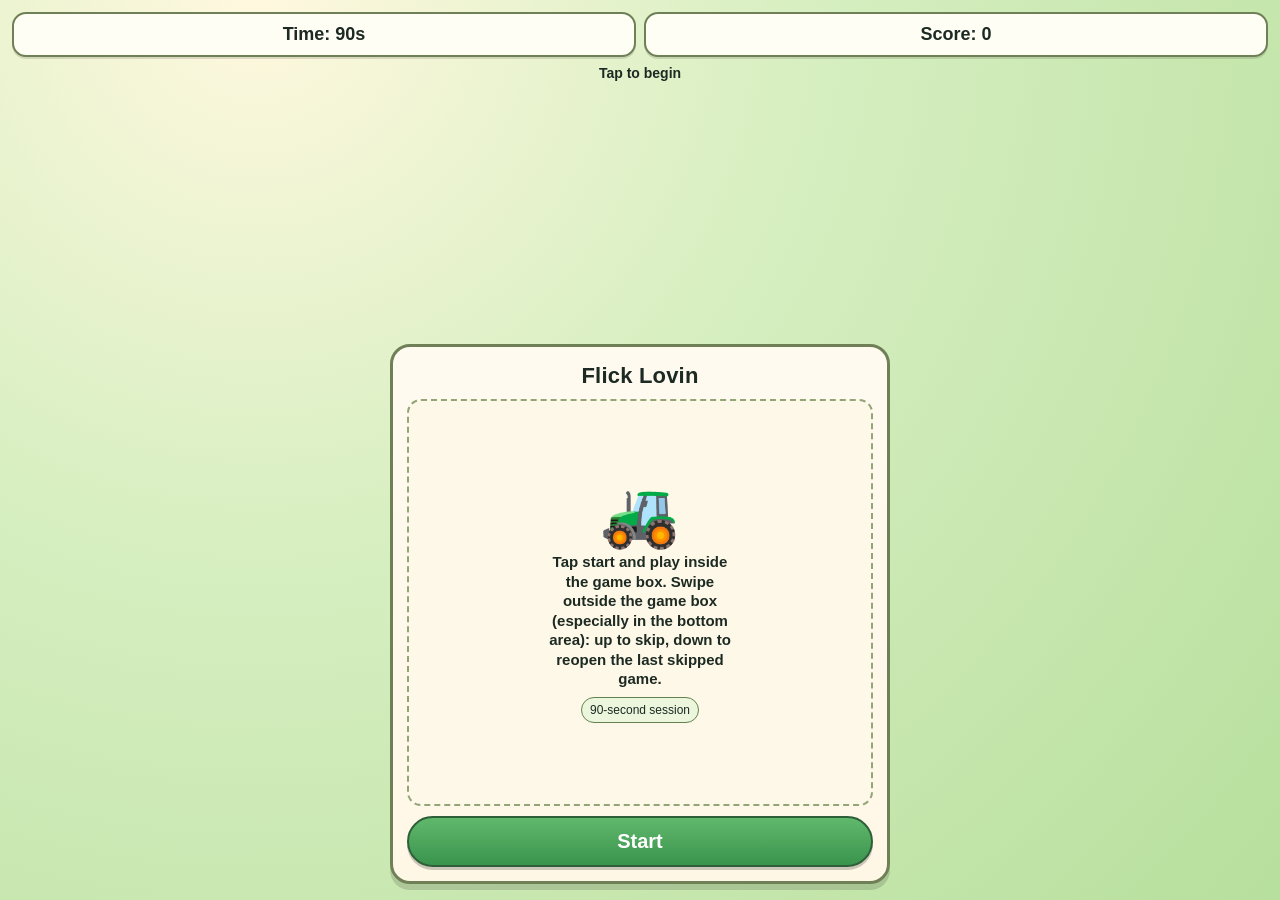
==== index.html @ 0a6d17a7 "nit" ====
<!doctype html>
<html lang="en">
<head>
  <meta charset="utf-8">
  <meta name="viewport" content="width=device-width,initial-scale=1,maximum-scale=1,user-scalable=no">
  <title>Flick Lovin</title>
  <link rel="stylesheet" href="./styles.css">
</head>
<body>
  <main class="app">
    <section class="hud">
      <div class="pill">Time: <span id="timer">90</span>s</div>
      <div class="pill">Score: <span id="score">0</span></div>
    </section>
    <div class="status" id="status">Tap to begin</div>
    <section class="card-wrap">
      <div id="card" class="card"></div>
      <div id="feedback"></div>
      <div id="confetti" class="confetti-layer"></div>
    </section>
  </main>
  <script src="./combined.js" defer></script>
</body>
</html>
---- styles.css ----
:root {
      --bg1: #f6ecd2;
      --bg2: #d7efc1;
      --bg-warn-alpha: 0;
      --bg-warn-alpha-soft: 0;
      --tempo-scale: 1;
      --ink: #1c2a23;
      --accent: #2f8f46;
      --card: #fff7e6;
      --card-line: #6f7f56;
      --danger: #e95f5f;
    }
    * {
      box-sizing: border-box;
      -webkit-tap-highlight-color: transparent;
      touch-action: manipulation;
    }
    html, body {
      margin: 0;
      width: 100%;
      height: 100%;
      overflow: hidden;
      -webkit-user-select: none;
      user-select: none;
      font-family: "Trebuchet MS", "Segoe UI", sans-serif;
      color: var(--ink);
      background:
        radial-gradient(
          circle at 82% 14%,
          rgba(255, 66, 66, var(--bg-warn-alpha)) 0%,
          rgba(255, 66, 66, 0) 54%
        ),
        radial-gradient(
          circle at 16% 84%,
          rgba(255, 128, 128, var(--bg-warn-alpha-soft)) 0%,
          rgba(255, 128, 128, 0) 48%
        ),
        radial-gradient(circle at 20% 0%, #fff8df 0%, var(--bg1) 40%, var(--bg2) 100%);
    }
    .app {
      position: relative;
      width: 100%;
      height: 100%;
      display: grid;
      grid-template-rows: auto 1fr auto;
      padding: 12px 12px 16px;
      gap: 8px;
      -webkit-user-select: none;
      user-select: none;
    }
    .hud {
      display: grid;
      grid-template-columns: 1fr 1fr;
      gap: 8px;
    }
    .pill {
      border: 2px solid var(--card-line);
      background: #fffef5;
      border-radius: 14px;
      padding: 10px 12px;
      text-align: center;
      font-weight: 700;
      font-size: 18px;
      box-shadow: 0 2px 0 rgba(0, 0, 0, 0.12);
    }
    .status {
      text-align: center;
      font-size: 14px;
      min-height: 18px;
      font-weight: 700;
    }
    .card-wrap {
      position: relative;
      display: grid;
      place-items: center;
      min-height: 0;
    }
    .card {
      width: min(92vw, 500px);
      height: min(68vh, 540px);
      min-height: 360px;
      border: 3px solid var(--card-line);
      background: linear-gradient(#fffaf0, var(--card));
      border-radius: 20px;
      box-shadow: 0 6px 0 rgba(0, 0, 0, 0.14);
      padding: 16px 14px 14px;
      display: grid;
      grid-template-rows: auto minmax(0, 1fr) minmax(40px, auto);
      gap: 10px;
      user-select: none;
    }
    .card.enter {
      animation: cardIn calc(.2s * var(--tempo-scale)) ease-out;
    }
    @keyframes cardIn {
      from { transform: translateY(12px); opacity: .7; }
      to { transform: translateY(0); opacity: 1; }
    }
    .card-head {
      text-align: center;
      font-size: 22px;
      font-weight: 800;
      letter-spacing: .2px;
      touch-action: none;
    }
    .card-body {
      border: 2px dashed #93a477;
      border-radius: 14px;
      background: #fdf8e7;
      display: grid;
      place-items: center;
      text-align: center;
      padding: 14px;
      min-height: 0;
      overflow: hidden;
      position: relative;
      z-index: 1;
    }
    .card-swipe-zone {
      width: 100%;
      min-height: 40px;
      border-radius: 12px;
      border: 1px dashed rgba(83, 109, 72, 0.35);
      background: linear-gradient(to bottom, rgba(236, 246, 221, 0.36), rgba(236, 246, 221, 0.7));
      padding-bottom: max(4px, env(safe-area-inset-bottom));
      touch-action: none;
      position: relative;
      z-index: 2;
    }
    .placeholder-icon {
      font-size: 64px;
      line-height: 1;
      margin-bottom: 6px;
      animation: bob calc(1s * var(--tempo-scale)) ease-in-out infinite alternate;
    }
    @keyframes bob {
      from { transform: translateY(0); }
      to { transform: translateY(-7px); }
    }
    .hint {
      font-size: 15px;
      line-height: 1.3;
      font-weight: 700;
      max-width: 22ch;
    }
    .chip {
      margin-top: 8px;
      font-size: 12px;
      padding: 5px 8px;
      border-radius: 999px;
      border: 1px solid #64824f;
      background: #ecf6dd;
      display: inline-block;
    }
    .mini-instruction {
      margin-top: 0;
      font-size: 16px;
      font-weight: 800;
      letter-spacing: .01em;
      padding: 8px 14px;
      text-align: center;
      justify-self: center;
      line-height: 1.2;
    }
    .burger-game {
      width: 100%;
      height: 100%;
      display: grid;
      grid-template-rows: auto 1fr;
      align-items: start;
      justify-items: center;
      gap: 10px;
      cursor: url("data:image/svg+xml,%3Csvg xmlns=%27http%3A%2F%2Fwww.w3.org%2F2000%2Fsvg%27 width=%2742%27 height=%2742%27 viewBox=%270 0 28 28%27%3E%3Crect x=%272%27 y=%279%27 width=%2710%27 height=%277%27 rx=%271.5%27 fill=%27%23e6edf3%27 stroke=%27%234d5964%27 stroke-width=%271.5%27/%3E%3Cpath d=%27M12 12h13%27 stroke=%27%237b4e28%27 stroke-width=%273%27 stroke-linecap=%27round%27/%3E%3Cpath d=%27M5 10v5M8 10v5%27 stroke=%27%234d5964%27 stroke-width=%271%27/%3E%3C/svg%3E") 6 20, pointer;
    }
    .grill-scene {
      width: min(304px, 95%);
      height: 100%;
      max-height: 220px;
      border: 3px solid #5a5d63;
      border-radius: 16px;
      background: linear-gradient(#7f838a, #61666d);
      position: relative;
      display: grid;
      grid-template-columns: repeat(3, 1fr);
      align-items: center;
      justify-items: center;
      padding: 10px 8px;
      gap: 8px;
      overflow: hidden;
      cursor: inherit;
    }
    .grill-surface {
      position: absolute;
      inset: 0;
      background:
        repeating-linear-gradient(
          to bottom,
          rgba(0, 0, 0, 0.28) 0 5px,
          rgba(255, 255, 255, 0.06) 5px 12px
      );
      pointer-events: none;
    }
    .burger-smoke-layer {
      position: absolute;
      inset: 0;
      z-index: 4;
      pointer-events: none;
      overflow: hidden;
    }
    .burger-smoke {
      position: absolute;
      width: 14px;
      height: 14px;
      margin-left: -7px;
      margin-top: -7px;
      border-radius: 50%;
      background: rgba(241, 241, 241, 0.78);
      box-shadow:
        0 0 0 2px rgba(214, 214, 214, 0.3) inset,
        0 0 8px rgba(214, 214, 214, 0.3);
      animation: grillSmoke calc(.72s * var(--tempo-scale)) ease-out forwards;
    }
    @keyframes grillSmoke {
      from { opacity: .78; transform: translate(0, 0) scale(var(--ss)); }
      to { opacity: 0; transform: translate(var(--sx), var(--sy)) scale(calc(var(--ss) + .55)); }
    }
    .patty-slot {
      position: relative;
      width: min(90px, 100%);
      aspect-ratio: 1 / 1;
      border: 0;
      background: none;
      border-radius: 50%;
      padding: 0;
      touch-action: none;
      z-index: 2;
      cursor: inherit;
    }
    .patty-face {
      position: absolute;
      inset: 0;
      border-radius: 50%;
      border: 3px solid #4d3023;
      background:
        radial-gradient(circle at 24% 20%, rgba(252, 196, 162, 0.46) 0 14%, transparent 15%),
        radial-gradient(circle at 72% 30%, rgba(235, 150, 122, 0.34) 0 18%, transparent 19%),
        radial-gradient(circle at 32% 70%, rgba(120, 57, 44, 0.3) 0 24%, transparent 25%),
        radial-gradient(circle at 50% 50%, #be7056 0 52%, #99503d 75%, #713828 100%);
      box-shadow:
        inset 0 2px 2px rgba(255, 223, 200, 0.34),
        inset 0 -10px 12px rgba(45, 20, 14, 0.34),
        0 5px 0 rgba(53, 30, 21, 0.44);
      transition:
        background calc(.16s * var(--tempo-scale)) ease,
        border-color calc(.16s * var(--tempo-scale)) ease,
        transform calc(.16s * var(--tempo-scale)) ease,
        box-shadow calc(.16s * var(--tempo-scale)) ease;
    }
    .patty-face::before,
    .patty-face::after {
      content: "";
      position: absolute;
      pointer-events: none;
    }
    .patty-face::before {
      inset: 14% 12%;
      border-radius: 50%;
      background: repeating-linear-gradient(
        -17deg,
        rgba(104, 54, 39, 0.58) 0 7px,
        rgba(160, 92, 72, 0.24) 7px 13px
      );
      opacity: 0.52;
    }
    .patty-face::after {
      left: 16%;
      right: 16%;
      top: 45%;
      height: 32%;
      border-radius: 999px;
      background: linear-gradient(
        to bottom,
        transparent 0%,
        transparent 18%,
        rgba(66, 33, 24, 0.55) 18%,
        rgba(66, 33, 24, 0.55) 36%,
        transparent 36%,
        transparent 52%,
        rgba(66, 33, 24, 0.5) 52%,
        rgba(66, 33, 24, 0.5) 68%,
        transparent 68%,
        transparent 84%,
        rgba(66, 33, 24, 0.48) 84%,
        rgba(66, 33, 24, 0.48) 100%
      );
      transform: rotate(-4deg);
      opacity: 0.74;
    }
    .patty-mark {
      position: absolute;
      left: 50%;
      top: 53%;
      width: 62%;
      height: 24%;
      margin-left: -31%;
      margin-top: -12%;
      border-radius: 999px;
      background: linear-gradient(
        to bottom,
        rgba(48, 24, 18, 0.66) 0%,
        rgba(48, 24, 18, 0.66) 18%,
        transparent 18%,
        transparent 41%,
        rgba(48, 24, 18, 0.56) 41%,
        rgba(48, 24, 18, 0.56) 60%,
        transparent 60%,
        transparent 83%,
        rgba(48, 24, 18, 0.52) 83%,
        rgba(48, 24, 18, 0.52) 100%
      );
      transform: rotate(-5deg);
      opacity: 0.8;
      transition:
        background calc(.16s * var(--tempo-scale)) ease,
        opacity calc(.16s * var(--tempo-scale)) ease,
        transform calc(.16s * var(--tempo-scale)) ease;
    }
    .patty-slot.is-flipped .patty-face {
      border-color: #3a281f;
      background:
        radial-gradient(circle at 24% 22%, rgba(173, 111, 82, 0.3) 0 12%, transparent 13%),
        radial-gradient(circle at 70% 32%, rgba(110, 62, 45, 0.36) 0 18%, transparent 19%),
        radial-gradient(circle at 34% 68%, rgba(60, 32, 24, 0.32) 0 22%, transparent 23%),
        radial-gradient(circle at 50% 50%, #86513a 0 50%, #643a2a 74%, #492a1f 100%);
      box-shadow:
        inset 0 1px 1px rgba(241, 190, 151, 0.18),
        inset 0 -11px 13px rgba(24, 11, 8, 0.42),
        0 5px 0 rgba(37, 21, 15, 0.5);
      transform: scale(1.03);
    }
    .patty-slot.is-flipped .patty-face::before {
      background: repeating-linear-gradient(
        -17deg,
        rgba(68, 34, 25, 0.64) 0 7px,
        rgba(104, 55, 40, 0.3) 7px 13px
      );
      opacity: 0.42;
    }
    .patty-slot.is-flipped .patty-face::after {
      background: linear-gradient(
        to bottom,
        transparent 0%,
        transparent 16%,
        rgba(34, 16, 12, 0.7) 16%,
        rgba(34, 16, 12, 0.7) 35%,
        transparent 35%,
        transparent 50%,
        rgba(34, 16, 12, 0.65) 50%,
        rgba(34, 16, 12, 0.65) 67%,
        transparent 67%,
        transparent 82%,
        rgba(34, 16, 12, 0.62) 82%,
        rgba(34, 16, 12, 0.62) 100%
      );
      opacity: 0.88;
    }
    .patty-slot.is-flipped .patty-mark {
      background: linear-gradient(
        to bottom,
        rgba(28, 12, 9, 0.76) 0%,
        rgba(28, 12, 9, 0.76) 20%,
        transparent 20%,
        transparent 42%,
        rgba(28, 12, 9, 0.68) 42%,
        rgba(28, 12, 9, 0.68) 61%,
        transparent 61%,
        transparent 84%,
        rgba(28, 12, 9, 0.64) 84%,
        rgba(28, 12, 9, 0.64) 100%
      );
      transform: rotate(-2deg);
      opacity: 0.92;
    }
    .burger-chip {
      margin-top: 2px;
      font-size: 16px;
      font-weight: 800;
      letter-spacing: .01em;
      padding: 8px 14px;
    }    .plant-game {
      width: 100%;
      height: 100%;
      position: relative;
      display: grid;
      grid-template-rows: auto 1fr auto;
      gap: 10px;
      align-items: start;
      justify-items: center;
    }
    .garden-bed {
      width: min(300px, 95%);
      height: 100%;
      max-height: 220px;
      position: relative;
      z-index: 1;
      border: 3px solid #6a8655;
      border-radius: 16px;
      background:
        linear-gradient(to top, #9a6f42 0 30%, #d7bf95 30% 42%, #b7d79b 42% 100%);
      display: grid;
      grid-template-columns: repeat(3, 1fr);
      align-items: end;
      gap: 6px;
      padding: 10px 8px 8px;
    }
    .plant-slot {
      position: relative;
      border: 0;
      background: none;
      height: 100%;
      min-height: 140px;
      padding: 0;
      touch-action: none;
    }
    .plant-pot {
      position: absolute;
      left: 50%;
      bottom: 6px;
      width: 52px;
      height: 38px;
      margin-left: -26px;
      border-radius: 8px 8px 14px 14px;
      border: 3px solid #644427;
      background: linear-gradient(#d08f4f, #a86435);
      box-shadow: inset 0 -6px 0 rgba(0, 0, 0, 0.15);
    }
    .plant-stem {
      position: absolute;
      left: 50%;
      bottom: 42px;
      width: 8px;
      height: 46px;
      margin-left: -4px;
      border-radius: 999px;
      background: #4f7a34;
      transition:
        transform calc(.15s * var(--tempo-scale)) ease,
        background calc(.15s * var(--tempo-scale)) ease;
    }
    .plant-leaf {
      position: absolute;
      bottom: 72px;
      width: 30px;
      height: 16px;
      border: 3px solid #44692f;
      background: #78b64d;
      border-radius: 20px 20px 20px 4px;
      transform-origin: center;
      transition:
        transform calc(.15s * var(--tempo-scale)) ease,
        background calc(.15s * var(--tempo-scale)) ease,
        border-color calc(.15s * var(--tempo-scale)) ease;
    }
    .leaf-a {
      left: 50%;
      margin-left: -30px;
      transform: rotate(-24deg);
    }
    .leaf-b {
      left: 50%;
      margin-left: 0;
      transform: scaleX(-1) rotate(-24deg);
    }
    .plant-state {
      position: absolute;
      left: 50%;
      top: 8px;
      margin-left: -20px;
      width: 40px;
      height: 30px;
      border-radius: 999px;
      border: 2px solid #587348;
      background: #edf5d8;
      font-size: 16px;
      font-weight: 900;
      display: grid;
      place-items: center;
      color: #2a4b2f;
      letter-spacing: .2px;
    }
    .plant-slot.is-dry .plant-stem {
      background: #647a4f;
      transform: skewX(-5deg);
    }
    .plant-slot.is-dry .plant-leaf {
      background: #99ad7f;
      border-color: #6d8059;
      transform: rotate(-38deg) scale(.96);
    }
    .plant-slot.is-dry .leaf-b {
      transform: scaleX(-1) rotate(-38deg) scale(.96);
    }
    .plant-slot.is-dry .plant-state {
      background: #f8e8d0;
      border-color: #8e6b3a;
      color: #8b4a2f;
    }
    .can-lane {
      width: min(300px, 95%);
      height: 92px;
      border-radius: 14px;
      border: 2px dashed #8aa270;
      background: #eff8de;
      position: relative;
      z-index: 2;
      overflow: visible;
    }
    .watering-can {
      position: absolute;
      left: 12px;
      top: 24px;
      z-index: 3;
      width: 96px;
      height: 58px;
      border: 0;
      background: none;
      padding: 0;
      touch-action: none;
      cursor: grab;
    }
    .watering-can:active {
      cursor: grabbing;
    }
    .can-body {
      position: absolute;
      left: 8px;
      top: 14px;
      width: 52px;
      height: 34px;
      border-radius: 8px;
      border: 3px solid #335f84;
      background: linear-gradient(#8fd1ff, #5ba8df);
    }
    .can-top {
      position: absolute;
      left: 16px;
      top: 8px;
      width: 34px;
      height: 10px;
      border-radius: 999px;
      border: 3px solid #335f84;
      background: #c6ecff;
    }
    .can-spout {
      position: absolute;
      right: 9px;
      top: 19px;
      width: 34px;
      height: 12px;
      border-radius: 0 999px 999px 0;
      border: 3px solid #335f84;
      border-left-width: 0;
      background: #74b9ea;
    }
    .can-handle {
      position: absolute;
      left: 2px;
      top: 12px;
      width: 20px;
      height: 30px;
      border-radius: 999px 0 0 999px;
      border: 3px solid #335f84;
      border-right-width: 0;
      background: none;
    }
    .plant-chip {
      margin-top: 0;
    }
    .letterfill-game {
      --letterfill-cell-size: clamp(34px, 10vw, 42px);
      width: 100%;
      height: 100%;
      display: grid;
      grid-template-rows: minmax(58px, auto) auto 1fr;
      align-content: start;
      justify-items: center;
      gap: 12px;
    }
    .letterfill-board {
      width: min(100%, calc((var(--letterfill-cell-size) * 5) + 24px));
      display: block;
      margin-top: 6px;
    }
    .letterfill-row {
      display: grid;
      gap: 6px;
      align-items: stretch;
      width: 100%;
      justify-content: center;
    }
    .letterfill-row.is-app {
      grid-template-columns: repeat(3, var(--letterfill-cell-size));
    }
    .letterfill-row.is-lovin {
      grid-template-columns: repeat(5, var(--letterfill-cell-size));
      margin-top: 6px;
    }
    .letterfill-slot {
      width: var(--letterfill-cell-size);
      min-height: var(--letterfill-cell-size);
      border-radius: 9px;
      border: 2px solid #718365;
      background: #f9fff2;
      box-shadow: inset 0 -2px 0 rgba(0, 0, 0, 0.09);
      font-size: calc(var(--letterfill-cell-size) - 2px);
      font-weight: 900;
      line-height: 1;
      letter-spacing: .02em;
      color: #2f4a2f;
      padding: 0;
      transition:
        border-color calc(.14s * var(--tempo-scale)) ease,
        background calc(.14s * var(--tempo-scale)) ease;
    }
    .letterfill-slot.is-fixed {
      background: #eef5e2;
      border-color: #79896d;
      color: #395036;
      cursor: default;
    }
    .letterfill-slot.is-missing {
      background: #fff8e3;
      border-color: #9e854a;
      color: #8d6824;
    }
    .letterfill-slot.is-filled {
      background: #dff2d7;
      border-color: #588153;
      color: #26482b;
    }
    .letterfill-tiles {
      width: calc((var(--letterfill-cell-size) * 2) + 6px);
      display: grid;
      grid-template-columns: repeat(2, var(--letterfill-cell-size));
      gap: 6px;
      justify-content: center;
      margin-top: 12px;
    }
    .letterfill-tile {
      width: var(--letterfill-cell-size);
      height: var(--letterfill-cell-size);
      border-radius: 9px;
      border: 2px solid #637e56;
      background: linear-gradient(#edf8de, #d7edc4);
      box-shadow:
        inset 0 -3px 0 rgba(0, 0, 0, 0.11),
        0 2px 0 rgba(0, 0, 0, 0.1);
      font-size: calc(var(--letterfill-cell-size) - 2px);
      font-weight: 900;
      line-height: 1;
      letter-spacing: .03em;
      color: #2b4a2c;
      padding: 0;
      transition:
        border-color calc(.14s * var(--tempo-scale)) ease,
        background calc(.14s * var(--tempo-scale)) ease,
        opacity calc(.14s * var(--tempo-scale)) ease;
      touch-action: none;
      cursor: grab;
    }
    .letterfill-slot:active,
    .letterfill-tile:active {
      transform: none;
    }
    .letterfill-slot:focus,
    .letterfill-slot:focus-visible,
    .letterfill-tile:focus,
    .letterfill-tile:focus-visible {
      outline: none;
      box-shadow: none;
      transform: none;
    }
    .letterfill-tile.is-dragging {
      border-color: #3d7e52;
      background: linear-gradient(#d8f5c7, #bde7a9);
      box-shadow: inset 0 -3px 0 rgba(0, 0, 0, 0.14);
      opacity: 0.72;
      cursor: grabbing;
      transform: none;
    }
    .letterfill-tile.is-used {
      opacity: 0.42;
      border-color: #7b8b75;
      background: linear-gradient(#edf2e7, #d9dfd1);
      cursor: default;
    }
    .letterfill-drag-ghost {
      position: fixed;
      left: 0;
      top: 0;
      width: var(--letterfill-cell-size);
      height: var(--letterfill-cell-size);
      margin-left: calc(var(--letterfill-cell-size) * -0.5);
      margin-top: calc(var(--letterfill-cell-size) * -0.5);
      border-radius: 9px;
      border: 2px solid #3d7e52;
      background: linear-gradient(#d8f5c7, #bde7a9);
      box-shadow:
        inset 0 -3px 0 rgba(0, 0, 0, 0.14),
        0 5px 10px rgba(0, 0, 0, 0.2);
      display: grid;
      place-items: center;
      font-size: calc(var(--letterfill-cell-size) - 2px);
      font-weight: 900;
      letter-spacing: .03em;
      color: #254429;
      pointer-events: none;
      z-index: 20;
      transform: rotate(-4deg);
    }
    .letterfill-slot.is-invalid,
    .letterfill-tile.is-invalid {
      animation: letterfillInvalid calc(.18s * var(--tempo-scale)) ease;
      border-color: #b66161;
    }
    @keyframes letterfillInvalid {
      0%, 100% { transform: translateX(0); }
      30% { transform: translateX(-3px); }
      60% { transform: translateX(3px); }
    }
    .letterfill-chip {
      margin-top: 0;
      align-self: stretch;
      display: flex;
      align-items: center;
      justify-content: center;
    }
    .vanish-game {
      width: 100%;
      height: 100%;
      display: grid;
      grid-template-rows: auto 1fr;
      align-items: start;
      justify-items: center;
      gap: 10px;
    }
    .vanish-scene {
      width: min(300px, 95%);
      height: 100%;
      max-height: 238px;
      border: 3px solid #5e6180;
      border-radius: 16px;
      background:
        radial-gradient(circle at 30% 20%, #2f3955 0%, #1d2236 45%, #101423 100%);
      box-shadow: inset 0 -8px 0 rgba(0, 0, 0, 0.3);
      padding: 12px;
      display: grid;
      place-items: center;
    }
    .vanish-grid {
      width: min(236px, 100%);
      height: min(236px, 100%);
      display: grid;
      grid-template-columns: repeat(4, 1fr);
      grid-template-rows: repeat(4, 1fr);
      gap: 7px;
    }
    .vanish-tile {
      position: relative;
      border: 2px solid #5a5f75;
      border-radius: 10px;
      background: linear-gradient(#868ca5, #62687f);
      box-shadow:
        inset 0 -3px 0 rgba(0, 0, 0, 0.22),
        0 0 0 1px rgba(255, 255, 255, 0.06);
      padding: 0;
      touch-action: manipulation;
      transition:
        background calc(.16s * var(--tempo-scale)) ease,
        border-color calc(.16s * var(--tempo-scale)) ease,
        box-shadow calc(.16s * var(--tempo-scale)) ease,
        transform calc(.1s * var(--tempo-scale)) ease;
    }
    .vanish-tile:active {
      transform: scale(0.97);
    }
    .vanish-tile.is-safe-preview,
    .vanish-tile.is-revealed {
      border-color: #4eaf6d;
      background: linear-gradient(#80d993, #54a967);
      box-shadow:
        inset 0 -3px 0 rgba(0, 0, 0, 0.18),
        0 0 10px rgba(111, 230, 149, 0.35);
    }
    .vanish-tile.is-pit-flash {
      border-color: #c24f4f;
      background: linear-gradient(#ee8484, #cc5f5f);
      box-shadow: inset 0 -3px 0 rgba(0, 0, 0, 0.22);
    }
    .vanish-tile.is-avatar::before {
      content: "";
      position: absolute;
      left: 50%;
      top: 50%;
      width: 52%;
      height: 52%;
      border-radius: 50%;
      border: 2px solid #2f5635;
      background: radial-gradient(circle at 38% 36%, #fdf2cf 0 25%, #d2bc83 65%, #9f8657 100%);
      transform: translate(-50%, -50%);
      box-shadow: 0 1px 0 rgba(0, 0, 0, 0.3);
    }
    .vanish-marker {
      position: absolute;
      right: 6px;
      top: 4px;
      font-size: 11px;
      line-height: 1;
      font-weight: 900;
      color: #f2f5ff;
      text-shadow: 0 1px 0 rgba(0, 0, 0, 0.45);
      pointer-events: none;
    }
    .vanish-tile.is-start .vanish-marker {
      color: #fff6d2;
    }
    .vanish-tile.is-goal .vanish-marker {
      color: #ffe07e;
      font-size: 12px;
    }
    .vanish-chip {
      margin-top: 0;
    }
    .eightball-game {
      width: 100%;
      height: 100%;
      display: grid;
      grid-template-rows: auto 1fr auto;
      gap: 10px;
      align-items: start;
      justify-items: center;
    }
    .eightball-table {
      width: min(304px, 95%);
      height: 100%;
      max-height: 238px;
      border: 3px solid #5b3a1f;
      border-radius: 18px;
      position: relative;
      overflow: hidden;
      background:
        radial-gradient(circle at 20% 18%, rgba(255, 255, 255, 0.24) 0%, rgba(255, 255, 255, 0) 36%),
        linear-gradient(145deg, #247944, #165a32);
      box-shadow:
        inset 0 0 0 8px #8d5f36,
        inset 0 -6px 0 rgba(0, 0, 0, 0.2);
      touch-action: none;
      cursor: crosshair;
    }
    .eightball-pocket-layer {
      position: absolute;
      inset: 0;
      pointer-events: none;
    }
    .eightball-pocket {
      position: absolute;
      width: 40px;
      height: 40px;
      margin-left: -20px;
      margin-top: -20px;
      border-radius: 50%;
      background: #142112;
      border: 2px solid #2d3d27;
      box-shadow: inset 0 0 8px rgba(0, 0, 0, 0.6);
      pointer-events: none;
    }
    .eightball-pocket.is-target {
      border-color: #d6cf66;
      box-shadow:
        inset 0 0 8px rgba(0, 0, 0, 0.58),
        0 0 0 2px rgba(247, 226, 102, 0.35),
        0 0 16px rgba(255, 234, 97, 0.45);
      animation: eightballPocketPulse calc(1.15s * var(--tempo-scale)) ease-in-out infinite;
    }
    @keyframes eightballPocketPulse {
      0%, 100% { transform: scale(1); }
      50% { transform: scale(1.06); }
    }
    .eightball-ball {
      position: absolute;
      width: 22px;
      height: 22px;
      border-radius: 50%;
      border: 2px solid rgba(18, 25, 18, 0.65);
      pointer-events: none;
      transition:
        opacity calc(.16s * var(--tempo-scale)) linear,
        transform calc(.2s * var(--tempo-scale)) ease-out;
      box-shadow: 0 2px 2px rgba(0, 0, 0, 0.35);
    }
    .eightball-cueball {
      background:
        radial-gradient(circle at 34% 32%, #ffffff 0%, #ffffff 38%, #d7dadf 100%);
    }
    .eightball-eightball {
      display: grid;
      place-items: center;
      background:
        radial-gradient(circle at 35% 28%, #6a6a6a 0%, #2a2a2a 30%, #0f0f0f 100%);
      color: #f7f7f7;
      font-size: 10px;
      font-weight: 900;
      text-shadow: 0 1px 0 rgba(0, 0, 0, 0.4);
    }
    .eightball-label {
      width: 12px;
      height: 12px;
      border-radius: 50%;
      background: rgba(255, 255, 255, 0.92);
      color: #171717;
      line-height: 12px;
      text-align: center;
      font-size: 8px;
      font-weight: 900;
    }
    .eightball-ball.is-pocketed {
      opacity: 0;
      transform: scale(0.45);
    }
    .eightball-aim {
      position: absolute;
      inset: 0;
      pointer-events: none;
      opacity: 0;
      transition: opacity calc(.1s * var(--tempo-scale)) linear;
    }
    .eightball-aim.is-visible {
      opacity: 1;
    }
    .eightball-aim-line {
      position: absolute;
      left: 0;
      top: 0;
      height: 4px;
      border-radius: 999px;
      transform-origin: left center;
      background: linear-gradient(to right, rgba(255, 255, 255, 0.9), rgba(255, 255, 255, 0.1));
      box-shadow: 0 0 6px rgba(255, 255, 255, 0.45);
    }
    .eightball-cue-stick {
      position: absolute;
      left: 0;
      top: 0;
      height: 6px;
      border-radius: 999px;
      transform-origin: left center;
      border: 1px solid #6b4629;
      background: linear-gradient(to right, #b88553, #8f633d 70%, #6f4a2f 100%);
      box-shadow: inset 0 1px 0 rgba(255, 255, 255, 0.24);
    }
    .eightball-chip,
    .eightball-status {
      margin-top: 0;
      text-align: center;
    }
    .eightball-status {
      font-size: 13px;
      min-width: min(304px, 95%);
      background: #f2f6df;
    }
    .is-hidden {
      display: none;
    }
    .btn {
      border: 2px solid #2f5f39;
      background: linear-gradient(#60b86c, #3b944d);
      color: #fff;
      border-radius: 999px;
      font-size: 20px;
      font-weight: 900;
      padding: 12px 22px;
      box-shadow: 0 3px 0 rgba(0, 0, 0, 0.2);
    }
    .btn:active {
      transform: translateY(1px);
    }
    .swipe-cue {
      align-self: end;
      text-align: center;
      font-size: 18px;
      font-weight: 900;
      letter-spacing: .6px;
      color: #2f5f39;
      animation: cue calc(1s * var(--tempo-scale)) infinite ease-in-out;
    }
    @keyframes cue {
      0%, 100% { transform: translateY(0); opacity: .75; }
      50% { transform: translateY(-7px); opacity: 1; }
    }
    .toast {
      position: absolute;
      top: -36px;
      left: 50%;
      transform: translateX(-50%);
      color: #fff;
      background: #1f9d45;
      border: 2px solid #0b6829;
      border-radius: 10px;
      font-weight: 900;
      padding: 8px 12px;
      box-shadow: 0 4px 0 rgba(0, 0, 0, 0.2);
      animation: toastIn calc(.7s * var(--tempo-scale)) ease forwards;
      pointer-events: none;
    }
    @keyframes toastIn {
      0% { opacity: 0; transform: translate(-50%, 8px); }
      20% { opacity: 1; transform: translate(-50%, 0); }
      80% { opacity: 1; transform: translate(-50%, -2px); }
      100% { opacity: 0; transform: translate(-50%, -10px); }
    }
    .confetti-layer {
      position: absolute;
      inset: 0;
      pointer-events: none;
      overflow: hidden;
    }
    .confetti {
      position: absolute;
      width: 8px;
      height: 12px;
      border-radius: 2px;
      animation: pop calc(.7s * var(--tempo-scale)) ease-out forwards;
    }
    @keyframes pop {
      from { opacity: 1; transform: translate(var(--x), var(--y)) rotate(0deg); }
      to { opacity: 0; transform: translate(calc(var(--x) + var(--dx)), calc(var(--y) + var(--dy))) rotate(360deg); }
    }
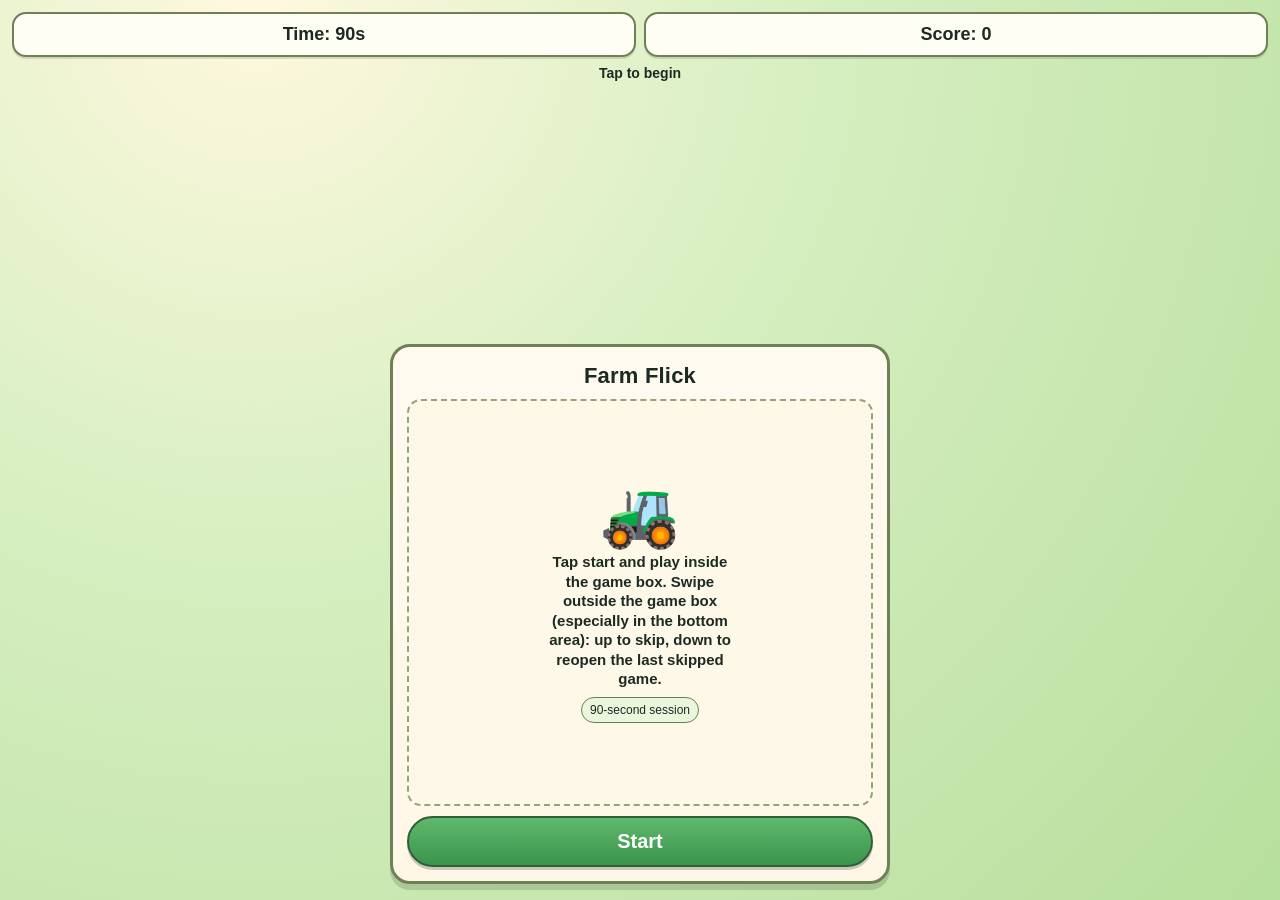
==== commit 97f7223c: "nit" ====
--- a/index.html
+++ b/index.html
@@ -3,8 +3,1799 @@
 <head>
   <meta charset="utf-8">
   <meta name="viewport" content="width=device-width,initial-scale=1,maximum-scale=1,user-scalable=no">
-  <title>Flick Lovin</title>
-  <link rel="stylesheet" href="./styles.css">
+  <title>Farm Flick Framework</title>
+  <style>
+    :root {
+      --bg1: #f6ecd2;
+      --bg2: #d7efc1;
+      --bg-warn-alpha: 0;
+      --bg-warn-alpha-soft: 0;
+      --tempo-scale: 1;
+      --ink: #1c2a23;
+      --accent: #2f8f46;
+      --card: #fff7e6;
+      --card-line: #6f7f56;
+      --danger: #e95f5f;
+    }
+    * {
+      box-sizing: border-box;
+      -webkit-tap-highlight-color: transparent;
+      touch-action: manipulation;
+    }
+    html, body {
+      margin: 0;
+      width: 100%;
+      height: 100%;
+      overflow: hidden;
+      -webkit-user-select: none;
+      user-select: none;
+      font-family: "Trebuchet MS", "Segoe UI", sans-serif;
+      color: var(--ink);
+      background:
+        radial-gradient(
+          circle at 82% 14%,
+          rgba(255, 66, 66, var(--bg-warn-alpha)) 0%,
+          rgba(255, 66, 66, 0) 54%
+        ),
+        radial-gradient(
+          circle at 16% 84%,
+          rgba(255, 128, 128, var(--bg-warn-alpha-soft)) 0%,
+          rgba(255, 128, 128, 0) 48%
+        ),
+        radial-gradient(circle at 20% 0%, #fff8df 0%, var(--bg1) 40%, var(--bg2) 100%);
+    }
+    .app {
+      position: relative;
+      width: 100%;
+      height: 100%;
+      display: grid;
+      grid-template-rows: auto 1fr auto;
+      padding: 12px 12px 16px;
+      gap: 8px;
+      -webkit-user-select: none;
+      user-select: none;
+    }
+    .hud {
+      display: grid;
+      grid-template-columns: 1fr 1fr;
+      gap: 8px;
+    }
+    .pill {
+      border: 2px solid var(--card-line);
+      background: #fffef5;
+      border-radius: 14px;
+      padding: 10px 12px;
+      text-align: center;
+      font-weight: 700;
+      font-size: 18px;
+      box-shadow: 0 2px 0 rgba(0, 0, 0, 0.12);
+    }
+    .status {
+      text-align: center;
+      font-size: 14px;
+      min-height: 18px;
+      font-weight: 700;
+    }
+    .card-wrap {
+      position: relative;
+      display: grid;
+      place-items: center;
+      min-height: 0;
+    }
+    .card {
+      width: min(92vw, 500px);
+      height: min(68vh, 540px);
+      min-height: 360px;
+      border: 3px solid var(--card-line);
+      background: linear-gradient(#fffaf0, var(--card));
+      border-radius: 20px;
+      box-shadow: 0 6px 0 rgba(0, 0, 0, 0.14);
+      padding: 16px 14px 14px;
+      display: grid;
+      grid-template-rows: auto minmax(0, 1fr) minmax(40px, auto);
+      gap: 10px;
+      user-select: none;
+    }
+    .card.enter {
+      animation: cardIn calc(.2s * var(--tempo-scale)) ease-out;
+    }
+    @keyframes cardIn {
+      from { transform: translateY(12px); opacity: .7; }
+      to { transform: translateY(0); opacity: 1; }
+    }
+    .card-head {
+      text-align: center;
+      font-size: 22px;
+      font-weight: 800;
+      letter-spacing: .2px;
+      touch-action: none;
+    }
+    .card-body {
+      border: 2px dashed #93a477;
+      border-radius: 14px;
+      background: #fdf8e7;
+      display: grid;
+      place-items: center;
+      text-align: center;
+      padding: 14px;
+      min-height: 0;
+      overflow: hidden;
+      position: relative;
+      z-index: 1;
+    }
+    .card-swipe-zone {
+      width: 100%;
+      min-height: 40px;
+      border-radius: 12px;
+      border: 1px dashed rgba(83, 109, 72, 0.35);
+      background: linear-gradient(to bottom, rgba(236, 246, 221, 0.36), rgba(236, 246, 221, 0.7));
+      padding-bottom: max(4px, env(safe-area-inset-bottom));
+      touch-action: none;
+      position: relative;
+      z-index: 2;
+    }
+    .placeholder-icon {
+      font-size: 64px;
+      line-height: 1;
+      margin-bottom: 6px;
+      animation: bob calc(1s * var(--tempo-scale)) ease-in-out infinite alternate;
+    }
+    @keyframes bob {
+      from { transform: translateY(0); }
+      to { transform: translateY(-7px); }
+    }
+    .hint {
+      font-size: 15px;
+      line-height: 1.3;
+      font-weight: 700;
+      max-width: 22ch;
+    }
+    .chip {
+      margin-top: 8px;
+      font-size: 12px;
+      padding: 5px 8px;
+      border-radius: 999px;
+      border: 1px solid #64824f;
+      background: #ecf6dd;
+      display: inline-block;
+    }
+    .mini-instruction {
+      margin-top: 0;
+      font-size: 16px;
+      font-weight: 800;
+      letter-spacing: .01em;
+      padding: 8px 14px;
+      text-align: center;
+      justify-self: center;
+      line-height: 1.2;
+    }
+    .burger-game {
+      width: 100%;
+      height: 100%;
+      display: grid;
+      grid-template-rows: auto 1fr;
+      align-items: start;
+      justify-items: center;
+      gap: 10px;
+      cursor: url("data:image/svg+xml,%3Csvg xmlns=%27http%3A%2F%2Fwww.w3.org%2F2000%2Fsvg%27 width=%2742%27 height=%2742%27 viewBox=%270 0 28 28%27%3E%3Crect x=%272%27 y=%279%27 width=%2710%27 height=%277%27 rx=%271.5%27 fill=%27%23e6edf3%27 stroke=%27%234d5964%27 stroke-width=%271.5%27/%3E%3Cpath d=%27M12 12h13%27 stroke=%27%237b4e28%27 stroke-width=%273%27 stroke-linecap=%27round%27/%3E%3Cpath d=%27M5 10v5M8 10v5%27 stroke=%27%234d5964%27 stroke-width=%271%27/%3E%3C/svg%3E") 6 20, pointer;
+    }
+    .grill-scene {
+      width: min(304px, 95%);
+      height: 100%;
+      max-height: 220px;
+      border: 3px solid #5a5d63;
+      border-radius: 16px;
+      background: linear-gradient(#7f838a, #61666d);
+      position: relative;
+      display: grid;
+      grid-template-columns: repeat(3, 1fr);
+      align-items: center;
+      justify-items: center;
+      padding: 10px 8px;
+      gap: 8px;
+      overflow: hidden;
+      cursor: inherit;
+    }
+    .grill-surface {
+      position: absolute;
+      inset: 0;
+      background:
+        repeating-linear-gradient(
+          to bottom,
+          rgba(0, 0, 0, 0.28) 0 5px,
+          rgba(255, 255, 255, 0.06) 5px 12px
+      );
+      pointer-events: none;
+    }
+    .burger-smoke-layer {
+      position: absolute;
+      inset: 0;
+      z-index: 4;
+      pointer-events: none;
+      overflow: hidden;
+    }
+    .burger-smoke {
+      position: absolute;
+      width: 14px;
+      height: 14px;
+      margin-left: -7px;
+      margin-top: -7px;
+      border-radius: 50%;
+      background: rgba(241, 241, 241, 0.78);
+      box-shadow:
+        0 0 0 2px rgba(214, 214, 214, 0.3) inset,
+        0 0 8px rgba(214, 214, 214, 0.3);
+      animation: grillSmoke calc(.72s * var(--tempo-scale)) ease-out forwards;
+    }
+    @keyframes grillSmoke {
+      from { opacity: .78; transform: translate(0, 0) scale(var(--ss)); }
+      to { opacity: 0; transform: translate(var(--sx), var(--sy)) scale(calc(var(--ss) + .55)); }
+    }
+    .patty-slot {
+      position: relative;
+      width: min(90px, 100%);
+      aspect-ratio: 1 / 1;
+      border: 0;
+      background: none;
+      border-radius: 50%;
+      padding: 0;
+      touch-action: none;
+      z-index: 2;
+      cursor: inherit;
+    }
+    .patty-face {
+      position: absolute;
+      inset: 0;
+      border-radius: 50%;
+      border: 3px solid #4d3023;
+      background:
+        radial-gradient(circle at 24% 20%, rgba(252, 196, 162, 0.46) 0 14%, transparent 15%),
+        radial-gradient(circle at 72% 30%, rgba(235, 150, 122, 0.34) 0 18%, transparent 19%),
+        radial-gradient(circle at 32% 70%, rgba(120, 57, 44, 0.3) 0 24%, transparent 25%),
+        radial-gradient(circle at 50% 50%, #be7056 0 52%, #99503d 75%, #713828 100%);
+      box-shadow:
+        inset 0 2px 2px rgba(255, 223, 200, 0.34),
+        inset 0 -10px 12px rgba(45, 20, 14, 0.34),
+        0 5px 0 rgba(53, 30, 21, 0.44);
+      transition:
+        background calc(.16s * var(--tempo-scale)) ease,
+        border-color calc(.16s * var(--tempo-scale)) ease,
+        transform calc(.16s * var(--tempo-scale)) ease,
+        box-shadow calc(.16s * var(--tempo-scale)) ease;
+    }
+    .patty-face::before,
+    .patty-face::after {
+      content: "";
+      position: absolute;
+      pointer-events: none;
+    }
+    .patty-face::before {
+      inset: 14% 12%;
+      border-radius: 50%;
+      background: repeating-linear-gradient(
+        -17deg,
+        rgba(104, 54, 39, 0.58) 0 7px,
+        rgba(160, 92, 72, 0.24) 7px 13px
+      );
+      opacity: 0.52;
+    }
+    .patty-face::after {
+      left: 16%;
+      right: 16%;
+      top: 45%;
+      height: 32%;
+      border-radius: 999px;
+      background: linear-gradient(
+        to bottom,
+        transparent 0%,
+        transparent 18%,
+        rgba(66, 33, 24, 0.55) 18%,
+        rgba(66, 33, 24, 0.55) 36%,
+        transparent 36%,
+        transparent 52%,
+        rgba(66, 33, 24, 0.5) 52%,
+        rgba(66, 33, 24, 0.5) 68%,
+        transparent 68%,
+        transparent 84%,
+        rgba(66, 33, 24, 0.48) 84%,
+        rgba(66, 33, 24, 0.48) 100%
+      );
+      transform: rotate(-4deg);
+      opacity: 0.74;
+    }
+    .patty-mark {
+      position: absolute;
+      left: 50%;
+      top: 53%;
+      width: 62%;
+      height: 24%;
+      margin-left: -31%;
+      margin-top: -12%;
+      border-radius: 999px;
+      background: linear-gradient(
+        to bottom,
+        rgba(48, 24, 18, 0.66) 0%,
+        rgba(48, 24, 18, 0.66) 18%,
+        transparent 18%,
+        transparent 41%,
+        rgba(48, 24, 18, 0.56) 41%,
+        rgba(48, 24, 18, 0.56) 60%,
+        transparent 60%,
+        transparent 83%,
+        rgba(48, 24, 18, 0.52) 83%,
+        rgba(48, 24, 18, 0.52) 100%
+      );
+      transform: rotate(-5deg);
+      opacity: 0.8;
+      transition:
+        background calc(.16s * var(--tempo-scale)) ease,
+        opacity calc(.16s * var(--tempo-scale)) ease,
+        transform calc(.16s * var(--tempo-scale)) ease;
+    }
+    .patty-slot.is-flipped .patty-face {
+      border-color: #3a281f;
+      background:
+        radial-gradient(circle at 24% 22%, rgba(173, 111, 82, 0.3) 0 12%, transparent 13%),
+        radial-gradient(circle at 70% 32%, rgba(110, 62, 45, 0.36) 0 18%, transparent 19%),
+        radial-gradient(circle at 34% 68%, rgba(60, 32, 24, 0.32) 0 22%, transparent 23%),
+        radial-gradient(circle at 50% 50%, #86513a 0 50%, #643a2a 74%, #492a1f 100%);
+      box-shadow:
+        inset 0 1px 1px rgba(241, 190, 151, 0.18),
+        inset 0 -11px 13px rgba(24, 11, 8, 0.42),
+        0 5px 0 rgba(37, 21, 15, 0.5);
+      transform: scale(1.03);
+    }
+    .patty-slot.is-flipped .patty-face::before {
+      background: repeating-linear-gradient(
+        -17deg,
+        rgba(68, 34, 25, 0.64) 0 7px,
+        rgba(104, 55, 40, 0.3) 7px 13px
+      );
+      opacity: 0.42;
+    }
+    .patty-slot.is-flipped .patty-face::after {
+      background: linear-gradient(
+        to bottom,
+        transparent 0%,
+        transparent 16%,
+        rgba(34, 16, 12, 0.7) 16%,
+        rgba(34, 16, 12, 0.7) 35%,
+        transparent 35%,
+        transparent 50%,
+        rgba(34, 16, 12, 0.65) 50%,
+        rgba(34, 16, 12, 0.65) 67%,
+        transparent 67%,
+        transparent 82%,
+        rgba(34, 16, 12, 0.62) 82%,
+        rgba(34, 16, 12, 0.62) 100%
+      );
+      opacity: 0.88;
+    }
+    .patty-slot.is-flipped .patty-mark {
+      background: linear-gradient(
+        to bottom,
+        rgba(28, 12, 9, 0.76) 0%,
+        rgba(28, 12, 9, 0.76) 20%,
+        transparent 20%,
+        transparent 42%,
+        rgba(28, 12, 9, 0.68) 42%,
+        rgba(28, 12, 9, 0.68) 61%,
+        transparent 61%,
+        transparent 84%,
+        rgba(28, 12, 9, 0.64) 84%,
+        rgba(28, 12, 9, 0.64) 100%
+      );
+      transform: rotate(-2deg);
+      opacity: 0.92;
+    }
+    .burger-chip {
+      margin-top: 2px;
+      font-size: 16px;
+      font-weight: 800;
+      letter-spacing: .01em;
+      padding: 8px 14px;
+    }    .plant-game {
+      width: 100%;
+      height: 100%;
+      position: relative;
+      display: grid;
+      grid-template-rows: auto 1fr auto;
+      gap: 10px;
+      align-items: start;
+      justify-items: center;
+    }
+    .garden-bed {
+      width: min(300px, 95%);
+      height: 100%;
+      max-height: 220px;
+      position: relative;
+      z-index: 1;
+      border: 3px solid #6a8655;
+      border-radius: 16px;
+      background:
+        linear-gradient(to top, #9a6f42 0 30%, #d7bf95 30% 42%, #b7d79b 42% 100%);
+      display: grid;
+      grid-template-columns: repeat(3, 1fr);
+      align-items: end;
+      gap: 6px;
+      padding: 10px 8px 8px;
+    }
+    .plant-slot {
+      position: relative;
+      border: 0;
+      background: none;
+      height: 100%;
+      min-height: 140px;
+      padding: 0;
+      touch-action: none;
+    }
+    .plant-pot {
+      position: absolute;
+      left: 50%;
+      bottom: 6px;
+      width: 52px;
+      height: 38px;
+      margin-left: -26px;
+      border-radius: 8px 8px 14px 14px;
+      border: 3px solid #644427;
+      background: linear-gradient(#d08f4f, #a86435);
+      box-shadow: inset 0 -6px 0 rgba(0, 0, 0, 0.15);
+    }
+    .plant-stem {
+      position: absolute;
+      left: 50%;
+      bottom: 42px;
+      width: 8px;
+      height: 46px;
+      margin-left: -4px;
+      border-radius: 999px;
+      background: #4f7a34;
+      transition:
+        transform calc(.15s * var(--tempo-scale)) ease,
+        background calc(.15s * var(--tempo-scale)) ease;
+    }
+    .plant-leaf {
+      position: absolute;
+      bottom: 72px;
+      width: 30px;
+      height: 16px;
+      border: 3px solid #44692f;
+      background: #78b64d;
+      border-radius: 20px 20px 20px 4px;
+      transform-origin: center;
+      transition:
+        transform calc(.15s * var(--tempo-scale)) ease,
+        background calc(.15s * var(--tempo-scale)) ease,
+        border-color calc(.15s * var(--tempo-scale)) ease;
+    }
+    .leaf-a {
+      left: 50%;
+      margin-left: -30px;
+      transform: rotate(-24deg);
+    }
+    .leaf-b {
+      left: 50%;
+      margin-left: 0;
+      transform: scaleX(-1) rotate(-24deg);
+    }
+    .plant-state {
+      position: absolute;
+      left: 50%;
+      top: 8px;
+      margin-left: -20px;
+      width: 40px;
+      height: 30px;
+      border-radius: 999px;
+      border: 2px solid #587348;
+      background: #edf5d8;
+      font-size: 16px;
+      font-weight: 900;
+      display: grid;
+      place-items: center;
+      color: #2a4b2f;
+      letter-spacing: .2px;
+    }
+    .plant-slot.is-dry .plant-stem {
+      background: #647a4f;
+      transform: skewX(-5deg);
+    }
+    .plant-slot.is-dry .plant-leaf {
+      background: #99ad7f;
+      border-color: #6d8059;
+      transform: rotate(-38deg) scale(.96);
+    }
+    .plant-slot.is-dry .leaf-b {
+      transform: scaleX(-1) rotate(-38deg) scale(.96);
+    }
+    .plant-slot.is-dry .plant-state {
+      background: #f8e8d0;
+      border-color: #8e6b3a;
+      color: #8b4a2f;
+    }
+    .can-lane {
+      width: min(300px, 95%);
+      height: 92px;
+      border-radius: 14px;
+      border: 2px dashed #8aa270;
+      background: #eff8de;
+      position: relative;
+      z-index: 2;
+      overflow: visible;
+    }
+    .watering-can {
+      position: absolute;
+      left: 12px;
+      top: 24px;
+      z-index: 3;
+      width: 96px;
+      height: 58px;
+      border: 0;
+      background: none;
+      padding: 0;
+      touch-action: none;
+      cursor: grab;
+    }
+    .watering-can:active {
+      cursor: grabbing;
+    }
+    .can-body {
+      position: absolute;
+      left: 8px;
+      top: 14px;
+      width: 52px;
+      height: 34px;
+      border-radius: 8px;
+      border: 3px solid #335f84;
+      background: linear-gradient(#8fd1ff, #5ba8df);
+    }
+    .can-top {
+      position: absolute;
+      left: 16px;
+      top: 8px;
+      width: 34px;
+      height: 10px;
+      border-radius: 999px;
+      border: 3px solid #335f84;
+      background: #c6ecff;
+    }
+    .can-spout {
+      position: absolute;
+      right: 9px;
+      top: 19px;
+      width: 34px;
+      height: 12px;
+      border-radius: 0 999px 999px 0;
+      border: 3px solid #335f84;
+      border-left-width: 0;
+      background: #74b9ea;
+    }
+    .can-handle {
+      position: absolute;
+      left: 2px;
+      top: 12px;
+      width: 20px;
+      height: 30px;
+      border-radius: 999px 0 0 999px;
+      border: 3px solid #335f84;
+      border-right-width: 0;
+      background: none;
+    }
+    .plant-chip {
+      margin-top: 0;
+    }
+    .wires-game {
+      width: 100%;
+      height: 100%;
+      display: grid;
+      grid-template-rows: auto 1fr;
+      align-items: start;
+      justify-items: center;
+      gap: 10px;
+    }
+    .wires-stage {
+      width: min(300px, 95%);
+      height: 100%;
+      max-height: 238px;
+      border: 3px solid #5d735e;
+      border-radius: 16px;
+      background: linear-gradient(#f3f9ef, #dbeecf);
+      box-shadow: inset 0 -7px 0 rgba(0, 0, 0, 0.08);
+      padding: 10px;
+      display: grid;
+      grid-template-rows: auto 1fr;
+      gap: 8px;
+    }
+    .wires-meter {
+      height: 14px;
+      display: grid;
+      grid-template-columns: repeat(3, minmax(0, 1fr));
+      gap: 5px;
+      align-items: stretch;
+    }
+    .wires-meter-segment {
+      border-radius: 999px;
+      border: 2px solid #7f906f;
+      background: #ebf2e6;
+      box-shadow: inset 0 -2px 0 rgba(0, 0, 0, 0.12);
+      transition:
+        background calc(.16s * var(--tempo-scale)) ease,
+        border-color calc(.16s * var(--tempo-scale)) ease,
+        box-shadow calc(.16s * var(--tempo-scale)) ease;
+    }
+    .wires-meter-segment.is-on {
+      border-color: #3f8550;
+      background: linear-gradient(#9ce280, #61b64e);
+      box-shadow:
+        inset 0 -2px 0 rgba(0, 0, 0, 0.16),
+        0 0 9px rgba(89, 170, 95, 0.36);
+    }
+    .wires-panel {
+      position: relative;
+      width: 100%;
+      height: 100%;
+      min-height: 150px;
+      border: 2px solid #7f926f;
+      border-radius: 12px;
+      background:
+        radial-gradient(circle at 50% 50%, rgba(244, 255, 231, 0.74) 0%, rgba(244, 255, 231, 0) 56%),
+        linear-gradient(#eef8e7, #d8ebcc);
+      display: grid;
+      grid-template-columns: 1fr 1fr;
+      column-gap: 6px;
+      padding: 6px;
+      touch-action: none;
+      overflow: hidden;
+      transition:
+        border-color calc(.14s * var(--tempo-scale)) ease,
+        box-shadow calc(.14s * var(--tempo-scale)) ease;
+    }
+    .wires-panel.is-invalid {
+      border-color: #be6666;
+      box-shadow: 0 0 0 2px rgba(190, 102, 102, 0.22);
+      animation: wiresInvalid calc(.24s * var(--tempo-scale)) ease;
+    }
+    @keyframes wiresInvalid {
+      0%, 100% { transform: translateX(0); }
+      30% { transform: translateX(-3px); }
+      60% { transform: translateX(3px); }
+    }
+    .wires-canvas {
+      position: absolute;
+      inset: 0;
+      width: 100%;
+      height: 100%;
+      pointer-events: none;
+      overflow: visible;
+    }
+    .wires-line {
+      opacity: 0;
+      transition: opacity calc(.12s * var(--tempo-scale)) linear;
+      filter: drop-shadow(0 0 4px rgba(0, 0, 0, 0.2));
+    }
+    .wires-active-line {
+      stroke-dasharray: 11 9;
+      animation: wiresFlow calc(.62s * var(--tempo-scale)) linear infinite;
+    }
+    @keyframes wiresFlow {
+      to { stroke-dashoffset: -20; }
+    }
+    .wires-side {
+      position: relative;
+      z-index: 1;
+      display: grid;
+      grid-template-rows: repeat(3, minmax(0, 1fr));
+      gap: 7px;
+      align-items: stretch;
+    }
+    .wires-left {
+      justify-items: start;
+    }
+    .wires-right {
+      justify-items: end;
+    }
+    .wires-start,
+    .wires-socket {
+      border-radius: 14px;
+      border: 2px solid #798b70;
+      box-shadow: inset 0 -2px 0 rgba(0, 0, 0, 0.08);
+      display: flex;
+      align-items: center;
+      justify-content: center;
+      padding: 0;
+    }
+    .wires-start {
+      width: min(52px, 100%);
+      min-height: 42px;
+      background: #f9fff4;
+      color: #27442c;
+      cursor: grab;
+      touch-action: none;
+      transition:
+        transform calc(.09s * var(--tempo-scale)) ease,
+        border-color calc(.14s * var(--tempo-scale)) ease,
+        background calc(.14s * var(--tempo-scale)) ease,
+        opacity calc(.14s * var(--tempo-scale)) ease;
+    }
+    .wires-start:active {
+      transform: scale(0.98);
+      cursor: grabbing;
+    }
+    .wires-start.is-connected {
+      border-color: #577d57;
+      background: #deeed4;
+      cursor: default;
+      opacity: 0.9;
+    }
+    .wires-start-dot {
+      width: 15px;
+      height: 15px;
+      border-radius: 50%;
+      border: 2px solid #36503a;
+      background: var(--wire-color);
+      box-shadow: 0 0 0 2px rgba(90, 120, 94, 0.18);
+      flex: none;
+    }
+    .wires-start-pin {
+      width: 8px;
+      height: 5px;
+      margin-left: 4px;
+      border-radius: 0 999px 999px 0;
+      background: #5a7060;
+      box-shadow: inset 0 -1px 0 rgba(0, 0, 0, 0.18);
+      flex: none;
+    }
+    .wires-socket {
+      width: min(48px, 100%);
+      min-height: 38px;
+      background: #f6f5ec;
+      color: #2f4833;
+      pointer-events: none;
+      transition:
+        border-color calc(.14s * var(--tempo-scale)) ease,
+        background calc(.14s * var(--tempo-scale)) ease;
+    }
+    .wires-socket-ring {
+      width: 15px;
+      height: 15px;
+      border-radius: 50%;
+      border: 2px solid var(--wire-color);
+      background: #fcfff7;
+      box-shadow: inset 0 0 0 2px rgba(255, 255, 255, 0.7);
+      flex: none;
+      order: 2;
+    }
+    .wires-socket.is-filled {
+      border-color: #567c57;
+      background: #dfefd4;
+    }
+    .wires-socket.is-filled .wires-socket-ring {
+      background: var(--wire-color);
+      box-shadow:
+        inset 0 0 0 2px rgba(255, 255, 255, 0.54),
+        0 0 9px rgba(72, 112, 88, 0.26);
+    }
+    .wires-chip {
+      margin-top: 0;
+    }
+    .letterfill-game {
+      --letterfill-cell-size: clamp(28px, 8.2vw, 35px);
+      width: 100%;
+      height: 100%;
+      display: grid;
+      grid-template-rows: auto auto 1fr;
+      align-content: start;
+      justify-items: center;
+      gap: 12px;
+    }
+    .letterfill-board {
+      width: min(100%, calc((var(--letterfill-cell-size) * 5) + 24px));
+      display: block;
+    }
+    .letterfill-row {
+      display: grid;
+      gap: 6px;
+      align-items: stretch;
+      width: 100%;
+      justify-content: center;
+    }
+    .letterfill-row.is-app {
+      grid-template-columns: repeat(3, var(--letterfill-cell-size));
+    }
+    .letterfill-row.is-lovin {
+      grid-template-columns: repeat(5, var(--letterfill-cell-size));
+      margin-top: 6px;
+    }
+    .letterfill-slot {
+      width: var(--letterfill-cell-size);
+      min-height: var(--letterfill-cell-size);
+      border-radius: 9px;
+      border: 2px solid #718365;
+      background: #f9fff2;
+      box-shadow: inset 0 -2px 0 rgba(0, 0, 0, 0.09);
+      font-size: calc(var(--letterfill-cell-size) - 2px);
+      font-weight: 900;
+      line-height: 1;
+      letter-spacing: .02em;
+      color: #2f4a2f;
+      padding: 0;
+      transition:
+        border-color calc(.14s * var(--tempo-scale)) ease,
+        background calc(.14s * var(--tempo-scale)) ease;
+    }
+    .letterfill-slot.is-fixed {
+      background: #eef5e2;
+      border-color: #79896d;
+      color: #395036;
+      cursor: default;
+    }
+    .letterfill-slot.is-missing {
+      background: #fff8e3;
+      border-color: #9e854a;
+      color: #8d6824;
+    }
+    .letterfill-slot.is-filled {
+      background: #dff2d7;
+      border-color: #588153;
+      color: #26482b;
+    }
+    .letterfill-tiles {
+      width: calc((var(--letterfill-cell-size) * 2) + 6px);
+      display: grid;
+      grid-template-columns: repeat(2, var(--letterfill-cell-size));
+      gap: 6px;
+      justify-content: center;
+      margin-top: 12px;
+    }
+    .letterfill-tile {
+      width: var(--letterfill-cell-size);
+      height: var(--letterfill-cell-size);
+      border-radius: 9px;
+      border: 2px solid #637e56;
+      background: linear-gradient(#edf8de, #d7edc4);
+      box-shadow:
+        inset 0 -3px 0 rgba(0, 0, 0, 0.11),
+        0 2px 0 rgba(0, 0, 0, 0.1);
+      font-size: calc(var(--letterfill-cell-size) - 2px);
+      font-weight: 900;
+      line-height: 1;
+      letter-spacing: .03em;
+      color: #2b4a2c;
+      padding: 0;
+      transition:
+        border-color calc(.14s * var(--tempo-scale)) ease,
+        background calc(.14s * var(--tempo-scale)) ease,
+        opacity calc(.14s * var(--tempo-scale)) ease;
+      touch-action: none;
+      cursor: grab;
+    }
+    .letterfill-slot:active,
+    .letterfill-tile:active {
+      transform: none;
+    }
+    .letterfill-slot:focus,
+    .letterfill-slot:focus-visible,
+    .letterfill-tile:focus,
+    .letterfill-tile:focus-visible {
+      outline: none;
+      box-shadow: none;
+      transform: none;
+    }
+    .letterfill-tile.is-dragging {
+      border-color: #3d7e52;
+      background: linear-gradient(#d8f5c7, #bde7a9);
+      box-shadow: inset 0 -3px 0 rgba(0, 0, 0, 0.14);
+      opacity: 0.72;
+      cursor: grabbing;
+      transform: none;
+    }
+    .letterfill-tile.is-used {
+      opacity: 0.42;
+      border-color: #7b8b75;
+      background: linear-gradient(#edf2e7, #d9dfd1);
+      cursor: default;
+    }
+    .letterfill-drag-ghost {
+      position: fixed;
+      left: 0;
+      top: 0;
+      width: var(--letterfill-cell-size);
+      height: var(--letterfill-cell-size);
+      margin-left: calc(var(--letterfill-cell-size) * -0.5);
+      margin-top: calc(var(--letterfill-cell-size) * -0.5);
+      border-radius: 9px;
+      border: 2px solid #3d7e52;
+      background: linear-gradient(#d8f5c7, #bde7a9);
+      box-shadow:
+        inset 0 -3px 0 rgba(0, 0, 0, 0.14),
+        0 5px 10px rgba(0, 0, 0, 0.2);
+      display: grid;
+      place-items: center;
+      font-size: calc(var(--letterfill-cell-size) - 2px);
+      font-weight: 900;
+      letter-spacing: .03em;
+      color: #254429;
+      pointer-events: none;
+      z-index: 20;
+      transform: rotate(-4deg);
+    }
+    .letterfill-slot.is-invalid,
+    .letterfill-tile.is-invalid {
+      animation: letterfillInvalid calc(.18s * var(--tempo-scale)) ease;
+      border-color: #b66161;
+    }
+    @keyframes letterfillInvalid {
+      0%, 100% { transform: translateX(0); }
+      30% { transform: translateX(-3px); }
+      60% { transform: translateX(3px); }
+    }
+    .letterfill-chip {
+      margin-top: 0;
+    }
+    .vanish-game {
+      width: 100%;
+      height: 100%;
+      display: grid;
+      grid-template-rows: auto 1fr;
+      align-items: start;
+      justify-items: center;
+      gap: 10px;
+    }
+    .vanish-scene {
+      width: min(300px, 95%);
+      height: 100%;
+      max-height: 238px;
+      border: 3px solid #5e6180;
+      border-radius: 16px;
+      background:
+        radial-gradient(circle at 30% 20%, #2f3955 0%, #1d2236 45%, #101423 100%);
+      box-shadow: inset 0 -8px 0 rgba(0, 0, 0, 0.3);
+      padding: 12px;
+      display: grid;
+      place-items: center;
+    }
+    .vanish-grid {
+      width: min(236px, 100%);
+      height: min(236px, 100%);
+      display: grid;
+      grid-template-columns: repeat(4, 1fr);
+      grid-template-rows: repeat(4, 1fr);
+      gap: 7px;
+    }
+    .vanish-tile {
+      position: relative;
+      border: 2px solid #5a5f75;
+      border-radius: 10px;
+      background: linear-gradient(#868ca5, #62687f);
+      box-shadow:
+        inset 0 -3px 0 rgba(0, 0, 0, 0.22),
+        0 0 0 1px rgba(255, 255, 255, 0.06);
+      padding: 0;
+      touch-action: manipulation;
+      transition:
+        background calc(.16s * var(--tempo-scale)) ease,
+        border-color calc(.16s * var(--tempo-scale)) ease,
+        box-shadow calc(.16s * var(--tempo-scale)) ease,
+        transform calc(.1s * var(--tempo-scale)) ease;
+    }
+    .vanish-tile:active {
+      transform: scale(0.97);
+    }
+    .vanish-tile.is-safe-preview,
+    .vanish-tile.is-revealed {
+      border-color: #4eaf6d;
+      background: linear-gradient(#80d993, #54a967);
+      box-shadow:
+        inset 0 -3px 0 rgba(0, 0, 0, 0.18),
+        0 0 10px rgba(111, 230, 149, 0.35);
+    }
+    .vanish-tile.is-pit-flash {
+      border-color: #c24f4f;
+      background: linear-gradient(#ee8484, #cc5f5f);
+      box-shadow: inset 0 -3px 0 rgba(0, 0, 0, 0.22);
+    }
+    .vanish-tile.is-avatar::before {
+      content: "";
+      position: absolute;
+      left: 50%;
+      top: 50%;
+      width: 52%;
+      height: 52%;
+      border-radius: 50%;
+      border: 2px solid #2f5635;
+      background: radial-gradient(circle at 38% 36%, #fdf2cf 0 25%, #d2bc83 65%, #9f8657 100%);
+      transform: translate(-50%, -50%);
+      box-shadow: 0 1px 0 rgba(0, 0, 0, 0.3);
+    }
+    .vanish-marker {
+      position: absolute;
+      right: 6px;
+      top: 4px;
+      font-size: 11px;
+      line-height: 1;
+      font-weight: 900;
+      color: #f2f5ff;
+      text-shadow: 0 1px 0 rgba(0, 0, 0, 0.45);
+      pointer-events: none;
+    }
+    .vanish-tile.is-start .vanish-marker {
+      color: #fff6d2;
+    }
+    .vanish-tile.is-goal .vanish-marker {
+      color: #ffe07e;
+      font-size: 12px;
+    }
+    .vanish-chip {
+      margin-top: 0;
+    }    .maze-game {
+      width: 100%;
+      height: 100%;
+      display: grid;
+      grid-template-rows: auto 1fr;
+      align-items: start;
+      justify-items: center;
+      gap: 10px;
+    }
+    .maze-stage {
+      position: relative;
+      width: min(304px, 95%);
+      height: 100%;
+      max-height: 238px;
+      border: 3px solid #4f7356;
+      border-radius: 16px;
+      background:
+        radial-gradient(circle at 80% 12%, rgba(255, 255, 255, 0.45) 0%, rgba(255, 255, 255, 0) 36%),
+        linear-gradient(to top, #34453b 0%, #43594b 20%, #587264 40%, #668977 100%);
+      box-shadow: inset 0 -8px 0 rgba(0, 0, 0, 0.2);
+      overflow: hidden;
+      touch-action: pan-y;
+      outline: none;
+    }
+    .maze-stage:focus-visible {
+      box-shadow:
+        inset 0 -8px 0 rgba(0, 0, 0, 0.2),
+        0 0 0 3px rgba(110, 178, 125, 0.35);
+    }
+    .maze-wall {
+      position: absolute;
+      top: 0;
+      bottom: 0;
+      width: 14px;
+      border-left: 2px solid #2b3f33;
+      border-right: 2px solid #2b3f33;
+      background:
+        repeating-linear-gradient(
+          to bottom,
+          #879d89 0 10px,
+          #6d876f 10px 20px
+        );
+      opacity: 0.95;
+      z-index: 2;
+      pointer-events: none;
+    }
+    .maze-wall-left {
+      left: 0;
+    }
+    .maze-wall-right {
+      right: 0;
+    }
+    .maze-lanes {
+      position: absolute;
+      inset: 0 14px;
+      display: grid;
+      grid-template-columns: repeat(3, minmax(0, 1fr));
+      pointer-events: none;
+      z-index: 1;
+    }
+    .maze-lane {
+      border-left: 1px dashed rgba(227, 246, 221, 0.2);
+      border-right: 1px dashed rgba(227, 246, 221, 0.2);
+    }
+    .maze-finish {
+      position: absolute;
+      left: 16px;
+      right: 16px;
+      top: 6px;
+      height: 26px;
+      border-radius: 9px;
+      border: 2px solid #30633d;
+      background:
+        repeating-linear-gradient(
+          90deg,
+          #dcefd4 0 10px,
+          #77a06f 10px 20px
+        );
+      color: #24452d;
+      font-size: 11px;
+      font-weight: 900;
+      letter-spacing: 0.14em;
+      display: grid;
+      place-items: center;
+      box-shadow: 0 2px 0 rgba(0, 0, 0, 0.2);
+      transition:
+        filter calc(.18s * var(--tempo-scale)) ease,
+        transform calc(.18s * var(--tempo-scale)) ease,
+        border-color calc(.18s * var(--tempo-scale)) ease;
+      z-index: 4;
+      pointer-events: none;
+    }
+    .maze-finish.is-open {
+      border-color: #4cad62;
+      filter: brightness(1.12);
+      transform: scale(1.02);
+    }
+    .maze-obstacles {
+      position: absolute;
+      inset: 0;
+      z-index: 3;
+      pointer-events: none;
+    }
+    .maze-obstacle {
+      position: absolute;
+      left: 14px;
+      right: 14px;
+      height: 48px;
+      transform: translateZ(0);
+    }
+    .maze-obstacle-strip {
+      width: 100%;
+      height: 100%;
+      display: grid;
+      grid-template-columns: repeat(3, minmax(0, 1fr));
+      gap: 4px;
+      align-items: stretch;
+    }
+    .maze-cell {
+      border-radius: 8px;
+    }
+    .maze-cell.is-gap {
+      background: transparent;
+      border: 0;
+      box-shadow: none;
+    }
+    .maze-cell.is-block {
+      border: 2px solid #4e6255;
+      box-shadow: inset 0 -4px 0 rgba(0, 0, 0, 0.2);
+    }
+    .maze-obstacle.is-wall .maze-cell.is-block {
+      background:
+        repeating-linear-gradient(
+          -45deg,
+          #8d9d8f 0 8px,
+          #788c7c 8px 16px
+        );
+      border-color: #4a5f4f;
+    }
+    .maze-obstacle.is-pillar .maze-cell.is-block {
+      background:
+        linear-gradient(to right, #647d6f 0 24%, #8ea294 24% 76%, #647d6f 76% 100%);
+      border-color: #445c4d;
+      width: 70%;
+      justify-self: center;
+    }
+    .maze-obstacle.is-gate .maze-cell.is-block {
+      background:
+        repeating-linear-gradient(
+          to right,
+          #8ea39f 0 6px,
+          #5f7974 6px 12px
+        );
+      border-color: #3d5d57;
+    }
+    .maze-avatar {
+      position: absolute;
+      bottom: 20px;
+      left: 50%;
+      width: 42px;
+      height: 50px;
+      margin-left: -21px;
+      pointer-events: none;
+      z-index: 5;
+      transition: left calc(.12s * var(--tempo-scale)) ease-out;
+      transform: translateX(-50%);
+    }
+    .maze-avatar-head {
+      position: absolute;
+      left: 50%;
+      top: 0;
+      width: 18px;
+      height: 18px;
+      margin-left: -9px;
+      border-radius: 50%;
+      border: 2px solid #38513f;
+      background: radial-gradient(circle at 40% 35%, #fff0d0 0%, #d7be92 70%, #bfa173 100%);
+    }
+    .maze-avatar-body {
+      position: absolute;
+      left: 50%;
+      top: 16px;
+      width: 30px;
+      height: 32px;
+      margin-left: -15px;
+      border-radius: 9px;
+      border: 2px solid #305d3c;
+      background:
+        linear-gradient(#7ac078 0 58%, #44515d 58% 100%);
+      box-shadow: inset 0 -4px 0 rgba(0, 0, 0, 0.18);
+    }
+    .maze-avatar.is-shifting {
+      animation: mazeShift calc(.15s * var(--tempo-scale)) ease-out;
+    }
+    @keyframes mazeShift {
+      from { transform: translateX(-50%) scale(0.96); }
+      to { transform: translateX(-50%) scale(1); }
+    }
+    .maze-stage.is-hit {
+      animation: mazeHit calc(.19s * var(--tempo-scale)) ease;
+    }
+    @keyframes mazeHit {
+      0%, 100% { filter: brightness(1); }
+      40% { filter: brightness(1.15) saturate(1.1); }
+    }
+    .maze-stage.is-wall-bump .maze-avatar {
+      animation: mazeBump calc(.16s * var(--tempo-scale)) ease;
+    }
+    @keyframes mazeBump {
+      0%, 100% { transform: translateX(-50%) translateY(0); }
+      50% { transform: translateX(-50%) translateY(-2px); }
+    }
+    .maze-chip {
+      margin-top: 0;
+    }
+    .harvest-game {
+      width: 100%;
+      height: 100%;
+      display: grid;
+      grid-template-rows: auto auto 1fr;
+      gap: 8px;
+      align-items: stretch;
+    }
+    .harvest-hud {
+      display: grid;
+      grid-template-columns: 1fr 1fr;
+      gap: 8px;
+      align-items: center;
+    }
+    .harvest-chip {
+      margin: 0;
+      justify-self: stretch;
+      text-align: center;
+    }
+    .harvest-scene {
+      position: relative;
+      border: 3px solid #678155;
+      border-radius: 16px;
+      background:
+        radial-gradient(circle at 20% 12%, rgba(255, 255, 255, 0.52) 0%, rgba(255, 255, 255, 0) 36%),
+        linear-gradient(to top, #a6764b 0 20%, #d1ba8f 20% 30%, #b7d79b 30% 100%);
+      overflow: hidden;
+      touch-action: none;
+      outline: none;
+    }
+    .harvest-ground {
+      position: absolute;
+      left: 0;
+      right: 0;
+      bottom: 0;
+      height: 48px;
+      background:
+        repeating-linear-gradient(
+          to right,
+          rgba(255, 255, 255, 0.08) 0 14px,
+          rgba(255, 255, 255, 0) 14px 28px
+        ),
+        linear-gradient(#8e6d48, #765537);
+      border-top: 3px solid #644225;
+    }
+    .harvest-falls,
+    .harvest-feedback {
+      position: absolute;
+      inset: 0;
+      pointer-events: none;
+    }
+    .harvest-item {
+      position: absolute;
+      width: 30px;
+      height: 30px;
+      margin-left: -15px;
+      margin-top: -15px;
+      font-size: 0;
+      line-height: 0;
+      filter: drop-shadow(0 2px 1px rgba(0, 0, 0, 0.24));
+      user-select: none;
+    }
+    .harvest-item::before {
+      position: absolute;
+      inset: 0;
+      display: grid;
+      place-items: center;
+      font-size: 24px;
+      line-height: 1;
+      content: "";
+    }
+    .harvest-item.is-apple::before {
+      content: "🍎";
+      transform: rotate(-8deg);
+    }
+    .harvest-item.is-orange::before {
+      content: "🍊";
+      transform: rotate(5deg);
+    }
+    .harvest-item.is-pear::before {
+      content: "🍐";
+      transform: rotate(-4deg);
+    }
+    .harvest-basket {
+      position: absolute;
+      bottom: 8px;
+      left: 50%;
+      width: 86px;
+      height: 46px;
+      margin-left: -43px;
+      border: 3px solid #6a4525;
+      border-radius: 14px 14px 18px 18px;
+      background:
+        repeating-linear-gradient(
+          to right,
+          rgba(255, 255, 255, 0.14) 0 7px,
+          rgba(255, 255, 255, 0.02) 7px 13px
+        ),
+        linear-gradient(#d39a61, #ab7040);
+      box-shadow: inset 0 -6px 0 rgba(0, 0, 0, 0.16);
+      pointer-events: none;
+      transition: transform calc(.1s * var(--tempo-scale)) ease;
+    }
+    .harvest-basket::before {
+      content: "";
+      position: absolute;
+      left: 50%;
+      top: -18px;
+      width: 52px;
+      height: 24px;
+      margin-left: -26px;
+      border: 3px solid #744b27;
+      border-bottom: 0;
+      border-radius: 999px 999px 0 0;
+      background: none;
+      opacity: 0.8;
+    }
+    .harvest-basket.is-hit {
+      animation: harvestBasketHit calc(.14s * var(--tempo-scale)) ease-out;
+    }
+    .harvest-float {
+      position: absolute;
+      transform: translate(-50%, -50%);
+      font-size: 15px;
+      line-height: 1;
+      font-weight: 900;
+      text-shadow: 0 1px 0 rgba(0, 0, 0, 0.38);
+      animation: harvestFloat calc(.62s * var(--tempo-scale)) ease-out forwards;
+      pointer-events: none;
+    }
+    .harvest-float.is-positive {
+      color: #f5ff8f;
+    }
+    .harvest-float.is-neutral {
+      color: #f8e5d2;
+    }
+    .harvest-help {
+      justify-self: center;
+      margin-bottom: 2px;
+    }
+    @keyframes harvestBasketHit {
+      0% { transform: translateY(0) scale(1); }
+      50% { transform: translateY(-4px) scale(1.04); }
+      100% { transform: translateY(0) scale(1); }
+    }
+    @keyframes harvestFloat {
+      from { opacity: 1; transform: translate(-50%, -50%) scale(0.82); }
+      to { opacity: 0; transform: translate(-50%, -132%) scale(1.08); }
+    }    .slingshot-game {
+      width: 100%;
+      height: 100%;
+      display: grid;
+      grid-template-rows: auto 1fr;
+      align-items: stretch;
+      gap: 10px;
+    }
+    .slingshot-chip {
+      margin: 0;
+      justify-self: center;
+      text-align: center;
+    }
+    .slingshot-scene {
+      position: relative;
+      border: 3px solid #698152;
+      border-radius: 16px;
+      overflow: hidden;
+      background:
+        radial-gradient(circle at 16% 14%, rgba(255, 255, 255, 0.58) 0%, rgba(255, 255, 255, 0) 38%),
+        linear-gradient(to top, #8f6746 0 22%, #b38a61 22% 31%, #c8e39f 31% 100%);
+      touch-action: none;
+    }
+    .slingshot-hill {
+      position: absolute;
+      left: -10%;
+      right: 28%;
+      bottom: 28%;
+      height: 40%;
+      border-radius: 54% 46% 0 0;
+      background: linear-gradient(to top, rgba(93, 140, 77, 0.92), rgba(132, 182, 109, 0.9));
+      pointer-events: none;
+    }
+    .slingshot-target {
+      position: absolute;
+      right: 10.5%;
+      top: 26%;
+      width: 72px;
+      height: 72px;
+      border-radius: 50%;
+      border: 4px solid #6e4528;
+      box-shadow:
+        0 4px 0 rgba(0, 0, 0, 0.16),
+        inset 0 0 0 9px #f4efe7,
+        inset 0 0 0 18px #e24f4f,
+        inset 0 0 0 28px #f9f4ef;
+      background: radial-gradient(circle at center, #b53f3f 0 10px, transparent 10px);
+      transition:
+        transform calc(.18s * var(--tempo-scale)) ease,
+        filter calc(.18s * var(--tempo-scale)) ease;
+      z-index: 2;
+    }
+    .slingshot-target::before {
+      content: "";
+      position: absolute;
+      left: 50%;
+      top: 50%;
+      width: 12px;
+      height: 12px;
+      margin-left: -6px;
+      margin-top: -6px;
+      border-radius: 50%;
+      background: #832323;
+      box-shadow: 0 0 0 2px rgba(255, 220, 220, 0.5);
+    }
+    .slingshot-target.is-hit {
+      transform: scale(1.07);
+      filter: brightness(1.2);
+      animation: slingshotHit calc(.2s * var(--tempo-scale)) ease-out;
+    }
+    .slingshot-target.is-miss {
+      animation: slingshotMiss calc(.22s * var(--tempo-scale)) ease-out;
+    }
+    .slingshot-stand {
+      position: absolute;
+      left: 17%;
+      top: 43%;
+      width: 60px;
+      height: 118px;
+      pointer-events: none;
+      z-index: 3;
+    }
+    .slingshot-stand::before {
+      content: "";
+      position: absolute;
+      left: 50%;
+      bottom: 0;
+      width: 18px;
+      height: 78px;
+      margin-left: -9px;
+      border-radius: 9px;
+      background: linear-gradient(#8a5531, #6e401f);
+      box-shadow: inset 0 2px 0 rgba(255, 210, 170, 0.26);
+    }
+    .slingshot-fork {
+      position: absolute;
+      bottom: 58px;
+      width: 14px;
+      height: 62px;
+      border-radius: 999px;
+      background: linear-gradient(#9a6038, #744321);
+      box-shadow: inset 0 2px 0 rgba(255, 212, 168, 0.26);
+    }
+    .slingshot-fork.fork-a {
+      left: 8px;
+      transform: rotate(-22deg);
+      transform-origin: bottom center;
+    }
+    .slingshot-fork.fork-b {
+      right: 8px;
+      transform: rotate(22deg);
+      transform-origin: bottom center;
+    }
+    .slingshot-band {
+      position: absolute;
+      height: 5px;
+      border-radius: 999px;
+      background: linear-gradient(to right, #7f3d2e, #5d2319);
+      transform-origin: left center;
+      pointer-events: none;
+      box-shadow: 0 1px 0 rgba(255, 210, 183, 0.24);
+      z-index: 4;
+    }
+    .slingshot-trajectory {
+      position: absolute;
+      inset: 0;
+      pointer-events: none;
+      opacity: 0;
+      transition: opacity calc(.1s * var(--tempo-scale)) ease;
+      z-index: 5;
+    }
+    .slingshot-trajectory.is-visible {
+      opacity: 1;
+    }
+    .slingshot-trajectory-dot {
+      position: absolute;
+      width: 9px;
+      height: 9px;
+      margin-left: -4.5px;
+      margin-top: -4.5px;
+      border-radius: 50%;
+      background:
+        radial-gradient(circle at 35% 35%, rgba(255, 251, 241, 0.95) 0 26%, rgba(250, 174, 127, 0.9) 27% 60%, rgba(216, 124, 83, 0.84) 61% 100%);
+      box-shadow:
+        0 0 0 1px rgba(114, 61, 37, 0.2),
+        0 0 10px rgba(239, 165, 112, 0.28);
+      opacity: var(--dot-alpha, .8);
+    }
+    .slingshot-pouch {
+      position: absolute;
+      width: 30px;
+      height: 24px;
+      margin-left: -15px;
+      margin-top: -12px;
+      border-radius: 10px 10px 12px 12px;
+      border: 2px solid #5a281f;
+      background: linear-gradient(#9b4b36, #712f23);
+      box-shadow:
+        0 2px 0 rgba(0, 0, 0, 0.2),
+        inset 0 1px 0 rgba(255, 207, 172, 0.22);
+      padding: 0;
+      touch-action: none;
+      cursor: grab;
+      z-index: 6;
+    }
+    .slingshot-pouch:active {
+      cursor: grabbing;
+    }
+    .slingshot-pouch.is-spent {
+      opacity: 0.48;
+      cursor: default;
+    }
+    .slingshot-stone {
+      position: absolute;
+      width: 18px;
+      height: 18px;
+      margin-left: -9px;
+      margin-top: -9px;
+      border-radius: 50%;
+      background:
+        radial-gradient(circle at 35% 30%, #d7dde0 0 24%, #a6afb6 25% 56%, #7d878f 57% 100%);
+      box-shadow:
+        0 1px 1px rgba(0, 0, 0, 0.32),
+        inset 0 1px 0 rgba(255, 255, 255, 0.35);
+      pointer-events: none;
+      z-index: 7;
+    }
+    .slingshot-stone.is-spent {
+      opacity: 0.72;
+    }
+    @keyframes slingshotHit {
+      0% { transform: scale(1); }
+      55% { transform: scale(1.1); }
+      100% { transform: scale(1.07); }
+    }
+    @keyframes slingshotMiss {
+      0% { transform: translateX(0); }
+      25% { transform: translateX(-3px); }
+      50% { transform: translateX(3px); }
+      75% { transform: translateX(-2px); }
+      100% { transform: translateX(0); }
+    }
+    .eightball-game {
+      width: 100%;
+      height: 100%;
+      display: grid;
+      grid-template-rows: auto 1fr auto;
+      gap: 10px;
+      align-items: start;
+      justify-items: center;
+    }
+    .eightball-table {
+      width: min(304px, 95%);
+      height: 100%;
+      max-height: 238px;
+      border: 3px solid #5b3a1f;
+      border-radius: 18px;
+      position: relative;
+      overflow: hidden;
+      background:
+        radial-gradient(circle at 20% 18%, rgba(255, 255, 255, 0.24) 0%, rgba(255, 255, 255, 0) 36%),
+        linear-gradient(145deg, #247944, #165a32);
+      box-shadow:
+        inset 0 0 0 8px #8d5f36,
+        inset 0 -6px 0 rgba(0, 0, 0, 0.2);
+      touch-action: none;
+      cursor: crosshair;
+    }
+    .eightball-pocket-layer {
+      position: absolute;
+      inset: 0;
+      pointer-events: none;
+    }
+    .eightball-pocket {
+      position: absolute;
+      width: 40px;
+      height: 40px;
+      margin-left: -20px;
+      margin-top: -20px;
+      border-radius: 50%;
+      background: #142112;
+      border: 2px solid #2d3d27;
+      box-shadow: inset 0 0 8px rgba(0, 0, 0, 0.6);
+      pointer-events: none;
+    }
+    .eightball-pocket.is-target {
+      border-color: #d6cf66;
+      box-shadow:
+        inset 0 0 8px rgba(0, 0, 0, 0.58),
+        0 0 0 2px rgba(247, 226, 102, 0.35),
+        0 0 16px rgba(255, 234, 97, 0.45);
+      animation: eightballPocketPulse calc(1.15s * var(--tempo-scale)) ease-in-out infinite;
+    }
+    @keyframes eightballPocketPulse {
+      0%, 100% { transform: scale(1); }
+      50% { transform: scale(1.06); }
+    }
+    .eightball-ball {
+      position: absolute;
+      width: 22px;
+      height: 22px;
+      border-radius: 50%;
+      border: 2px solid rgba(18, 25, 18, 0.65);
+      pointer-events: none;
+      transition:
+        opacity calc(.16s * var(--tempo-scale)) linear,
+        transform calc(.2s * var(--tempo-scale)) ease-out;
+      box-shadow: 0 2px 2px rgba(0, 0, 0, 0.35);
+    }
+    .eightball-cueball {
+      background:
+        radial-gradient(circle at 34% 32%, #ffffff 0%, #ffffff 38%, #d7dadf 100%);
+    }
+    .eightball-eightball {
+      display: grid;
+      place-items: center;
+      background:
+        radial-gradient(circle at 35% 28%, #6a6a6a 0%, #2a2a2a 30%, #0f0f0f 100%);
+      color: #f7f7f7;
+      font-size: 10px;
+      font-weight: 900;
+      text-shadow: 0 1px 0 rgba(0, 0, 0, 0.4);
+    }
+    .eightball-label {
+      width: 12px;
+      height: 12px;
+      border-radius: 50%;
+      background: rgba(255, 255, 255, 0.92);
+      color: #171717;
+      line-height: 12px;
+      text-align: center;
+      font-size: 8px;
+      font-weight: 900;
+    }
+    .eightball-ball.is-pocketed {
+      opacity: 0;
+      transform: scale(0.45);
+    }
+    .eightball-aim {
+      position: absolute;
+      inset: 0;
+      pointer-events: none;
+      opacity: 0;
+      transition: opacity calc(.1s * var(--tempo-scale)) linear;
+    }
+    .eightball-aim.is-visible {
+      opacity: 1;
+    }
+    .eightball-aim-line {
+      position: absolute;
+      left: 0;
+      top: 0;
+      height: 4px;
+      border-radius: 999px;
+      transform-origin: left center;
+      background: linear-gradient(to right, rgba(255, 255, 255, 0.9), rgba(255, 255, 255, 0.1));
+      box-shadow: 0 0 6px rgba(255, 255, 255, 0.45);
+    }
+    .eightball-cue-stick {
+      position: absolute;
+      left: 0;
+      top: 0;
+      height: 6px;
+      border-radius: 999px;
+      transform-origin: left center;
+      border: 1px solid #6b4629;
+      background: linear-gradient(to right, #b88553, #8f633d 70%, #6f4a2f 100%);
+      box-shadow: inset 0 1px 0 rgba(255, 255, 255, 0.24);
+    }
+    .eightball-chip,
+    .eightball-status {
+      margin-top: 0;
+      text-align: center;
+    }
+    .eightball-status {
+      font-size: 13px;
+      min-width: min(304px, 95%);
+      background: #f2f6df;
+    }
+    .is-hidden {
+      display: none;
+    }
+    .btn {
+      border: 2px solid #2f5f39;
+      background: linear-gradient(#60b86c, #3b944d);
+      color: #fff;
+      border-radius: 999px;
+      font-size: 20px;
+      font-weight: 900;
+      padding: 12px 22px;
+      box-shadow: 0 3px 0 rgba(0, 0, 0, 0.2);
+    }
+    .btn:active {
+      transform: translateY(1px);
+    }
+    .swipe-cue {
+      align-self: end;
+      text-align: center;
+      font-size: 18px;
+      font-weight: 900;
+      letter-spacing: .6px;
+      color: #2f5f39;
+      animation: cue calc(1s * var(--tempo-scale)) infinite ease-in-out;
+    }
+    @keyframes cue {
+      0%, 100% { transform: translateY(0); opacity: .75; }
+      50% { transform: translateY(-7px); opacity: 1; }
+    }
+    .toast {
+      position: absolute;
+      top: -10px;
+      left: 50%;
+      transform: translateX(-50%);
+      color: #fff;
+      background: #1f9d45;
+      border: 2px solid #0b6829;
+      border-radius: 10px;
+      font-weight: 900;
+      padding: 8px 12px;
+      box-shadow: 0 4px 0 rgba(0, 0, 0, 0.2);
+      animation: toastIn calc(.7s * var(--tempo-scale)) ease forwards;
+      pointer-events: none;
+    }
+    @keyframes toastIn {
+      0% { opacity: 0; transform: translate(-50%, 8px); }
+      20% { opacity: 1; transform: translate(-50%, 0); }
+      80% { opacity: 1; transform: translate(-50%, -2px); }
+      100% { opacity: 0; transform: translate(-50%, -10px); }
+    }
+    .confetti-layer {
+      position: absolute;
+      inset: 0;
+      pointer-events: none;
+      overflow: hidden;
+    }
+    .confetti {
+      position: absolute;
+      width: 8px;
+      height: 12px;
+      border-radius: 2px;
+      animation: pop calc(.7s * var(--tempo-scale)) ease-out forwards;
+    }
+    @keyframes pop {
+      from { opacity: 1; transform: translate(var(--x), var(--y)) rotate(0deg); }
+      to { opacity: 0; transform: translate(calc(var(--x) + var(--dx)), calc(var(--y) + var(--dy))) rotate(360deg); }
+    }
+  </style>
 </head>
 <body>
   <main class="app">
@@ -19,6 +1810,17 @@
       <div id="confetti" class="confetti-layer"></div>
     </section>
   </main>
-  <script src="./combined.js" defer></script>
+  <script src="./framework-core.js"></script>
+  <script src="./minigame-burger.js"></script>
+  <script src="./minigame-vanishing.js"></script>
+  <script src="./minigame-plant.js"></script>
+  <script src="./minigame-slingshot.js"></script>
+  <script src="./minigame-maze.js"></script>
+  <script src="./minigame-harvest.js"></script>
+  <script src="./minigame-eightball.js"></script>
+  <script src="./minigame-wires.js"></script>
+  <script src="./minigame-letterfill.js"></script>
+  <script src="./minigames.js"></script>
+  <script src="./app.js"></script>
 </body>
 </html>
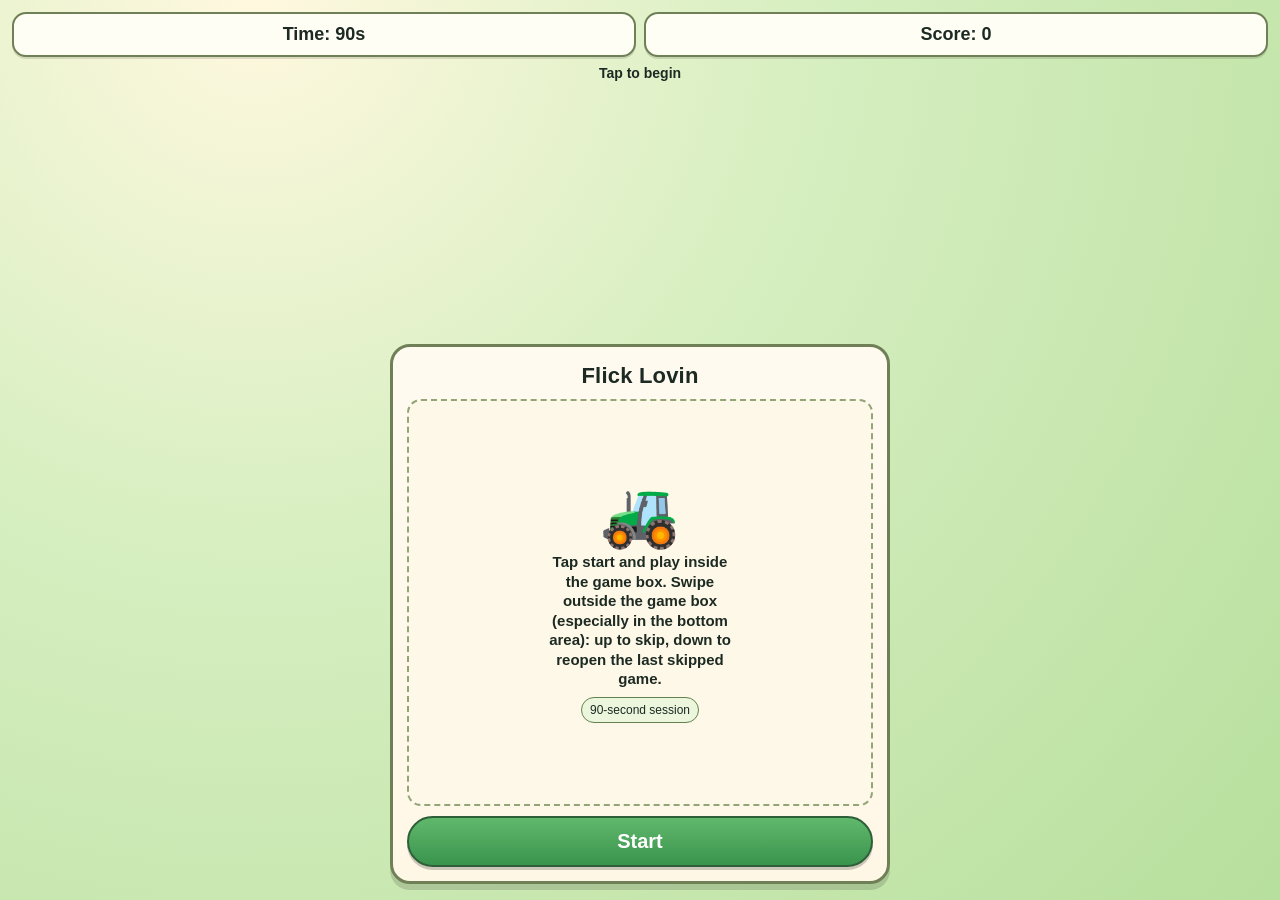
==== commit 6b3e12bc: "changed tap to begin message" ====
--- a/index.html
+++ b/index.html
@@ -3,1799 +3,8 @@
 <head>
   <meta charset="utf-8">
   <meta name="viewport" content="width=device-width,initial-scale=1,maximum-scale=1,user-scalable=no">
-  <title>Farm Flick Framework</title>
-  <style>
-    :root {
-      --bg1: #f6ecd2;
-      --bg2: #d7efc1;
-      --bg-warn-alpha: 0;
-      --bg-warn-alpha-soft: 0;
-      --tempo-scale: 1;
-      --ink: #1c2a23;
-      --accent: #2f8f46;
-      --card: #fff7e6;
-      --card-line: #6f7f56;
-      --danger: #e95f5f;
-    }
-    * {
-      box-sizing: border-box;
-      -webkit-tap-highlight-color: transparent;
-      touch-action: manipulation;
-    }
-    html, body {
-      margin: 0;
-      width: 100%;
-      height: 100%;
-      overflow: hidden;
-      -webkit-user-select: none;
-      user-select: none;
-      font-family: "Trebuchet MS", "Segoe UI", sans-serif;
-      color: var(--ink);
-      background:
-        radial-gradient(
-          circle at 82% 14%,
-          rgba(255, 66, 66, var(--bg-warn-alpha)) 0%,
-          rgba(255, 66, 66, 0) 54%
-        ),
-        radial-gradient(
-          circle at 16% 84%,
-          rgba(255, 128, 128, var(--bg-warn-alpha-soft)) 0%,
-          rgba(255, 128, 128, 0) 48%
-        ),
-        radial-gradient(circle at 20% 0%, #fff8df 0%, var(--bg1) 40%, var(--bg2) 100%);
-    }
-    .app {
-      position: relative;
-      width: 100%;
-      height: 100%;
-      display: grid;
-      grid-template-rows: auto 1fr auto;
-      padding: 12px 12px 16px;
-      gap: 8px;
-      -webkit-user-select: none;
-      user-select: none;
-    }
-    .hud {
-      display: grid;
-      grid-template-columns: 1fr 1fr;
-      gap: 8px;
-    }
-    .pill {
-      border: 2px solid var(--card-line);
-      background: #fffef5;
-      border-radius: 14px;
-      padding: 10px 12px;
-      text-align: center;
-      font-weight: 700;
-      font-size: 18px;
-      box-shadow: 0 2px 0 rgba(0, 0, 0, 0.12);
-    }
-    .status {
-      text-align: center;
-      font-size: 14px;
-      min-height: 18px;
-      font-weight: 700;
-    }
-    .card-wrap {
-      position: relative;
-      display: grid;
-      place-items: center;
-      min-height: 0;
-    }
-    .card {
-      width: min(92vw, 500px);
-      height: min(68vh, 540px);
-      min-height: 360px;
-      border: 3px solid var(--card-line);
-      background: linear-gradient(#fffaf0, var(--card));
-      border-radius: 20px;
-      box-shadow: 0 6px 0 rgba(0, 0, 0, 0.14);
-      padding: 16px 14px 14px;
-      display: grid;
-      grid-template-rows: auto minmax(0, 1fr) minmax(40px, auto);
-      gap: 10px;
-      user-select: none;
-    }
-    .card.enter {
-      animation: cardIn calc(.2s * var(--tempo-scale)) ease-out;
-    }
-    @keyframes cardIn {
-      from { transform: translateY(12px); opacity: .7; }
-      to { transform: translateY(0); opacity: 1; }
-    }
-    .card-head {
-      text-align: center;
-      font-size: 22px;
-      font-weight: 800;
-      letter-spacing: .2px;
-      touch-action: none;
-    }
-    .card-body {
-      border: 2px dashed #93a477;
-      border-radius: 14px;
-      background: #fdf8e7;
-      display: grid;
-      place-items: center;
-      text-align: center;
-      padding: 14px;
-      min-height: 0;
-      overflow: hidden;
-      position: relative;
-      z-index: 1;
-    }
-    .card-swipe-zone {
-      width: 100%;
-      min-height: 40px;
-      border-radius: 12px;
-      border: 1px dashed rgba(83, 109, 72, 0.35);
-      background: linear-gradient(to bottom, rgba(236, 246, 221, 0.36), rgba(236, 246, 221, 0.7));
-      padding-bottom: max(4px, env(safe-area-inset-bottom));
-      touch-action: none;
-      position: relative;
-      z-index: 2;
-    }
-    .placeholder-icon {
-      font-size: 64px;
-      line-height: 1;
-      margin-bottom: 6px;
-      animation: bob calc(1s * var(--tempo-scale)) ease-in-out infinite alternate;
-    }
-    @keyframes bob {
-      from { transform: translateY(0); }
-      to { transform: translateY(-7px); }
-    }
-    .hint {
-      font-size: 15px;
-      line-height: 1.3;
-      font-weight: 700;
-      max-width: 22ch;
-    }
-    .chip {
-      margin-top: 8px;
-      font-size: 12px;
-      padding: 5px 8px;
-      border-radius: 999px;
-      border: 1px solid #64824f;
-      background: #ecf6dd;
-      display: inline-block;
-    }
-    .mini-instruction {
-      margin-top: 0;
-      font-size: 16px;
-      font-weight: 800;
-      letter-spacing: .01em;
-      padding: 8px 14px;
-      text-align: center;
-      justify-self: center;
-      line-height: 1.2;
-    }
-    .burger-game {
-      width: 100%;
-      height: 100%;
-      display: grid;
-      grid-template-rows: auto 1fr;
-      align-items: start;
-      justify-items: center;
-      gap: 10px;
-      cursor: url("data:image/svg+xml,%3Csvg xmlns=%27http%3A%2F%2Fwww.w3.org%2F2000%2Fsvg%27 width=%2742%27 height=%2742%27 viewBox=%270 0 28 28%27%3E%3Crect x=%272%27 y=%279%27 width=%2710%27 height=%277%27 rx=%271.5%27 fill=%27%23e6edf3%27 stroke=%27%234d5964%27 stroke-width=%271.5%27/%3E%3Cpath d=%27M12 12h13%27 stroke=%27%237b4e28%27 stroke-width=%273%27 stroke-linecap=%27round%27/%3E%3Cpath d=%27M5 10v5M8 10v5%27 stroke=%27%234d5964%27 stroke-width=%271%27/%3E%3C/svg%3E") 6 20, pointer;
-    }
-    .grill-scene {
-      width: min(304px, 95%);
-      height: 100%;
-      max-height: 220px;
-      border: 3px solid #5a5d63;
-      border-radius: 16px;
-      background: linear-gradient(#7f838a, #61666d);
-      position: relative;
-      display: grid;
-      grid-template-columns: repeat(3, 1fr);
-      align-items: center;
-      justify-items: center;
-      padding: 10px 8px;
-      gap: 8px;
-      overflow: hidden;
-      cursor: inherit;
-    }
-    .grill-surface {
-      position: absolute;
-      inset: 0;
-      background:
-        repeating-linear-gradient(
-          to bottom,
-          rgba(0, 0, 0, 0.28) 0 5px,
-          rgba(255, 255, 255, 0.06) 5px 12px
-      );
-      pointer-events: none;
-    }
-    .burger-smoke-layer {
-      position: absolute;
-      inset: 0;
-      z-index: 4;
-      pointer-events: none;
-      overflow: hidden;
-    }
-    .burger-smoke {
-      position: absolute;
-      width: 14px;
-      height: 14px;
-      margin-left: -7px;
-      margin-top: -7px;
-      border-radius: 50%;
-      background: rgba(241, 241, 241, 0.78);
-      box-shadow:
-        0 0 0 2px rgba(214, 214, 214, 0.3) inset,
-        0 0 8px rgba(214, 214, 214, 0.3);
-      animation: grillSmoke calc(.72s * var(--tempo-scale)) ease-out forwards;
-    }
-    @keyframes grillSmoke {
-      from { opacity: .78; transform: translate(0, 0) scale(var(--ss)); }
-      to { opacity: 0; transform: translate(var(--sx), var(--sy)) scale(calc(var(--ss) + .55)); }
-    }
-    .patty-slot {
-      position: relative;
-      width: min(90px, 100%);
-      aspect-ratio: 1 / 1;
-      border: 0;
-      background: none;
-      border-radius: 50%;
-      padding: 0;
-      touch-action: none;
-      z-index: 2;
-      cursor: inherit;
-    }
-    .patty-face {
-      position: absolute;
-      inset: 0;
-      border-radius: 50%;
-      border: 3px solid #4d3023;
-      background:
-        radial-gradient(circle at 24% 20%, rgba(252, 196, 162, 0.46) 0 14%, transparent 15%),
-        radial-gradient(circle at 72% 30%, rgba(235, 150, 122, 0.34) 0 18%, transparent 19%),
-        radial-gradient(circle at 32% 70%, rgba(120, 57, 44, 0.3) 0 24%, transparent 25%),
-        radial-gradient(circle at 50% 50%, #be7056 0 52%, #99503d 75%, #713828 100%);
-      box-shadow:
-        inset 0 2px 2px rgba(255, 223, 200, 0.34),
-        inset 0 -10px 12px rgba(45, 20, 14, 0.34),
-        0 5px 0 rgba(53, 30, 21, 0.44);
-      transition:
-        background calc(.16s * var(--tempo-scale)) ease,
-        border-color calc(.16s * var(--tempo-scale)) ease,
-        transform calc(.16s * var(--tempo-scale)) ease,
-        box-shadow calc(.16s * var(--tempo-scale)) ease;
-    }
-    .patty-face::before,
-    .patty-face::after {
-      content: "";
-      position: absolute;
-      pointer-events: none;
-    }
-    .patty-face::before {
-      inset: 14% 12%;
-      border-radius: 50%;
-      background: repeating-linear-gradient(
-        -17deg,
-        rgba(104, 54, 39, 0.58) 0 7px,
-        rgba(160, 92, 72, 0.24) 7px 13px
-      );
-      opacity: 0.52;
-    }
-    .patty-face::after {
-      left: 16%;
-      right: 16%;
-      top: 45%;
-      height: 32%;
-      border-radius: 999px;
-      background: linear-gradient(
-        to bottom,
-        transparent 0%,
-        transparent 18%,
-        rgba(66, 33, 24, 0.55) 18%,
-        rgba(66, 33, 24, 0.55) 36%,
-        transparent 36%,
-        transparent 52%,
-        rgba(66, 33, 24, 0.5) 52%,
-        rgba(66, 33, 24, 0.5) 68%,
-        transparent 68%,
-        transparent 84%,
-        rgba(66, 33, 24, 0.48) 84%,
-        rgba(66, 33, 24, 0.48) 100%
-      );
-      transform: rotate(-4deg);
-      opacity: 0.74;
-    }
-    .patty-mark {
-      position: absolute;
-      left: 50%;
-      top: 53%;
-      width: 62%;
-      height: 24%;
-      margin-left: -31%;
-      margin-top: -12%;
-      border-radius: 999px;
-      background: linear-gradient(
-        to bottom,
-        rgba(48, 24, 18, 0.66) 0%,
-        rgba(48, 24, 18, 0.66) 18%,
-        transparent 18%,
-        transparent 41%,
-        rgba(48, 24, 18, 0.56) 41%,
-        rgba(48, 24, 18, 0.56) 60%,
-        transparent 60%,
-        transparent 83%,
-        rgba(48, 24, 18, 0.52) 83%,
-        rgba(48, 24, 18, 0.52) 100%
-      );
-      transform: rotate(-5deg);
-      opacity: 0.8;
-      transition:
-        background calc(.16s * var(--tempo-scale)) ease,
-        opacity calc(.16s * var(--tempo-scale)) ease,
-        transform calc(.16s * var(--tempo-scale)) ease;
-    }
-    .patty-slot.is-flipped .patty-face {
-      border-color: #3a281f;
-      background:
-        radial-gradient(circle at 24% 22%, rgba(173, 111, 82, 0.3) 0 12%, transparent 13%),
-        radial-gradient(circle at 70% 32%, rgba(110, 62, 45, 0.36) 0 18%, transparent 19%),
-        radial-gradient(circle at 34% 68%, rgba(60, 32, 24, 0.32) 0 22%, transparent 23%),
-        radial-gradient(circle at 50% 50%, #86513a 0 50%, #643a2a 74%, #492a1f 100%);
-      box-shadow:
-        inset 0 1px 1px rgba(241, 190, 151, 0.18),
-        inset 0 -11px 13px rgba(24, 11, 8, 0.42),
-        0 5px 0 rgba(37, 21, 15, 0.5);
-      transform: scale(1.03);
-    }
-    .patty-slot.is-flipped .patty-face::before {
-      background: repeating-linear-gradient(
-        -17deg,
-        rgba(68, 34, 25, 0.64) 0 7px,
-        rgba(104, 55, 40, 0.3) 7px 13px
-      );
-      opacity: 0.42;
-    }
-    .patty-slot.is-flipped .patty-face::after {
-      background: linear-gradient(
-        to bottom,
-        transparent 0%,
-        transparent 16%,
-        rgba(34, 16, 12, 0.7) 16%,
-        rgba(34, 16, 12, 0.7) 35%,
-        transparent 35%,
-        transparent 50%,
-        rgba(34, 16, 12, 0.65) 50%,
-        rgba(34, 16, 12, 0.65) 67%,
-        transparent 67%,
-        transparent 82%,
-        rgba(34, 16, 12, 0.62) 82%,
-        rgba(34, 16, 12, 0.62) 100%
-      );
-      opacity: 0.88;
-    }
-    .patty-slot.is-flipped .patty-mark {
-      background: linear-gradient(
-        to bottom,
-        rgba(28, 12, 9, 0.76) 0%,
-        rgba(28, 12, 9, 0.76) 20%,
-        transparent 20%,
-        transparent 42%,
-        rgba(28, 12, 9, 0.68) 42%,
-        rgba(28, 12, 9, 0.68) 61%,
-        transparent 61%,
-        transparent 84%,
-        rgba(28, 12, 9, 0.64) 84%,
-        rgba(28, 12, 9, 0.64) 100%
-      );
-      transform: rotate(-2deg);
-      opacity: 0.92;
-    }
-    .burger-chip {
-      margin-top: 2px;
-      font-size: 16px;
-      font-weight: 800;
-      letter-spacing: .01em;
-      padding: 8px 14px;
-    }    .plant-game {
-      width: 100%;
-      height: 100%;
-      position: relative;
-      display: grid;
-      grid-template-rows: auto 1fr auto;
-      gap: 10px;
-      align-items: start;
-      justify-items: center;
-    }
-    .garden-bed {
-      width: min(300px, 95%);
-      height: 100%;
-      max-height: 220px;
-      position: relative;
-      z-index: 1;
-      border: 3px solid #6a8655;
-      border-radius: 16px;
-      background:
-        linear-gradient(to top, #9a6f42 0 30%, #d7bf95 30% 42%, #b7d79b 42% 100%);
-      display: grid;
-      grid-template-columns: repeat(3, 1fr);
-      align-items: end;
-      gap: 6px;
-      padding: 10px 8px 8px;
-    }
-    .plant-slot {
-      position: relative;
-      border: 0;
-      background: none;
-      height: 100%;
-      min-height: 140px;
-      padding: 0;
-      touch-action: none;
-    }
-    .plant-pot {
-      position: absolute;
-      left: 50%;
-      bottom: 6px;
-      width: 52px;
-      height: 38px;
-      margin-left: -26px;
-      border-radius: 8px 8px 14px 14px;
-      border: 3px solid #644427;
-      background: linear-gradient(#d08f4f, #a86435);
-      box-shadow: inset 0 -6px 0 rgba(0, 0, 0, 0.15);
-    }
-    .plant-stem {
-      position: absolute;
-      left: 50%;
-      bottom: 42px;
-      width: 8px;
-      height: 46px;
-      margin-left: -4px;
-      border-radius: 999px;
-      background: #4f7a34;
-      transition:
-        transform calc(.15s * var(--tempo-scale)) ease,
-        background calc(.15s * var(--tempo-scale)) ease;
-    }
-    .plant-leaf {
-      position: absolute;
-      bottom: 72px;
-      width: 30px;
-      height: 16px;
-      border: 3px solid #44692f;
-      background: #78b64d;
-      border-radius: 20px 20px 20px 4px;
-      transform-origin: center;
-      transition:
-        transform calc(.15s * var(--tempo-scale)) ease,
-        background calc(.15s * var(--tempo-scale)) ease,
-        border-color calc(.15s * var(--tempo-scale)) ease;
-    }
-    .leaf-a {
-      left: 50%;
-      margin-left: -30px;
-      transform: rotate(-24deg);
-    }
-    .leaf-b {
-      left: 50%;
-      margin-left: 0;
-      transform: scaleX(-1) rotate(-24deg);
-    }
-    .plant-state {
-      position: absolute;
-      left: 50%;
-      top: 8px;
-      margin-left: -20px;
-      width: 40px;
-      height: 30px;
-      border-radius: 999px;
-      border: 2px solid #587348;
-      background: #edf5d8;
-      font-size: 16px;
-      font-weight: 900;
-      display: grid;
-      place-items: center;
-      color: #2a4b2f;
-      letter-spacing: .2px;
-    }
-    .plant-slot.is-dry .plant-stem {
-      background: #647a4f;
-      transform: skewX(-5deg);
-    }
-    .plant-slot.is-dry .plant-leaf {
-      background: #99ad7f;
-      border-color: #6d8059;
-      transform: rotate(-38deg) scale(.96);
-    }
-    .plant-slot.is-dry .leaf-b {
-      transform: scaleX(-1) rotate(-38deg) scale(.96);
-    }
-    .plant-slot.is-dry .plant-state {
-      background: #f8e8d0;
-      border-color: #8e6b3a;
-      color: #8b4a2f;
-    }
-    .can-lane {
-      width: min(300px, 95%);
-      height: 92px;
-      border-radius: 14px;
-      border: 2px dashed #8aa270;
-      background: #eff8de;
-      position: relative;
-      z-index: 2;
-      overflow: visible;
-    }
-    .watering-can {
-      position: absolute;
-      left: 12px;
-      top: 24px;
-      z-index: 3;
-      width: 96px;
-      height: 58px;
-      border: 0;
-      background: none;
-      padding: 0;
-      touch-action: none;
-      cursor: grab;
-    }
-    .watering-can:active {
-      cursor: grabbing;
-    }
-    .can-body {
-      position: absolute;
-      left: 8px;
-      top: 14px;
-      width: 52px;
-      height: 34px;
-      border-radius: 8px;
-      border: 3px solid #335f84;
-      background: linear-gradient(#8fd1ff, #5ba8df);
-    }
-    .can-top {
-      position: absolute;
-      left: 16px;
-      top: 8px;
-      width: 34px;
-      height: 10px;
-      border-radius: 999px;
-      border: 3px solid #335f84;
-      background: #c6ecff;
-    }
-    .can-spout {
-      position: absolute;
-      right: 9px;
-      top: 19px;
-      width: 34px;
-      height: 12px;
-      border-radius: 0 999px 999px 0;
-      border: 3px solid #335f84;
-      border-left-width: 0;
-      background: #74b9ea;
-    }
-    .can-handle {
-      position: absolute;
-      left: 2px;
-      top: 12px;
-      width: 20px;
-      height: 30px;
-      border-radius: 999px 0 0 999px;
-      border: 3px solid #335f84;
-      border-right-width: 0;
-      background: none;
-    }
-    .plant-chip {
-      margin-top: 0;
-    }
-    .wires-game {
-      width: 100%;
-      height: 100%;
-      display: grid;
-      grid-template-rows: auto 1fr;
-      align-items: start;
-      justify-items: center;
-      gap: 10px;
-    }
-    .wires-stage {
-      width: min(300px, 95%);
-      height: 100%;
-      max-height: 238px;
-      border: 3px solid #5d735e;
-      border-radius: 16px;
-      background: linear-gradient(#f3f9ef, #dbeecf);
-      box-shadow: inset 0 -7px 0 rgba(0, 0, 0, 0.08);
-      padding: 10px;
-      display: grid;
-      grid-template-rows: auto 1fr;
-      gap: 8px;
-    }
-    .wires-meter {
-      height: 14px;
-      display: grid;
-      grid-template-columns: repeat(3, minmax(0, 1fr));
-      gap: 5px;
-      align-items: stretch;
-    }
-    .wires-meter-segment {
-      border-radius: 999px;
-      border: 2px solid #7f906f;
-      background: #ebf2e6;
-      box-shadow: inset 0 -2px 0 rgba(0, 0, 0, 0.12);
-      transition:
-        background calc(.16s * var(--tempo-scale)) ease,
-        border-color calc(.16s * var(--tempo-scale)) ease,
-        box-shadow calc(.16s * var(--tempo-scale)) ease;
-    }
-    .wires-meter-segment.is-on {
-      border-color: #3f8550;
-      background: linear-gradient(#9ce280, #61b64e);
-      box-shadow:
-        inset 0 -2px 0 rgba(0, 0, 0, 0.16),
-        0 0 9px rgba(89, 170, 95, 0.36);
-    }
-    .wires-panel {
-      position: relative;
-      width: 100%;
-      height: 100%;
-      min-height: 150px;
-      border: 2px solid #7f926f;
-      border-radius: 12px;
-      background:
-        radial-gradient(circle at 50% 50%, rgba(244, 255, 231, 0.74) 0%, rgba(244, 255, 231, 0) 56%),
-        linear-gradient(#eef8e7, #d8ebcc);
-      display: grid;
-      grid-template-columns: 1fr 1fr;
-      column-gap: 6px;
-      padding: 6px;
-      touch-action: none;
-      overflow: hidden;
-      transition:
-        border-color calc(.14s * var(--tempo-scale)) ease,
-        box-shadow calc(.14s * var(--tempo-scale)) ease;
-    }
-    .wires-panel.is-invalid {
-      border-color: #be6666;
-      box-shadow: 0 0 0 2px rgba(190, 102, 102, 0.22);
-      animation: wiresInvalid calc(.24s * var(--tempo-scale)) ease;
-    }
-    @keyframes wiresInvalid {
-      0%, 100% { transform: translateX(0); }
-      30% { transform: translateX(-3px); }
-      60% { transform: translateX(3px); }
-    }
-    .wires-canvas {
-      position: absolute;
-      inset: 0;
-      width: 100%;
-      height: 100%;
-      pointer-events: none;
-      overflow: visible;
-    }
-    .wires-line {
-      opacity: 0;
-      transition: opacity calc(.12s * var(--tempo-scale)) linear;
-      filter: drop-shadow(0 0 4px rgba(0, 0, 0, 0.2));
-    }
-    .wires-active-line {
-      stroke-dasharray: 11 9;
-      animation: wiresFlow calc(.62s * var(--tempo-scale)) linear infinite;
-    }
-    @keyframes wiresFlow {
-      to { stroke-dashoffset: -20; }
-    }
-    .wires-side {
-      position: relative;
-      z-index: 1;
-      display: grid;
-      grid-template-rows: repeat(3, minmax(0, 1fr));
-      gap: 7px;
-      align-items: stretch;
-    }
-    .wires-left {
-      justify-items: start;
-    }
-    .wires-right {
-      justify-items: end;
-    }
-    .wires-start,
-    .wires-socket {
-      border-radius: 14px;
-      border: 2px solid #798b70;
-      box-shadow: inset 0 -2px 0 rgba(0, 0, 0, 0.08);
-      display: flex;
-      align-items: center;
-      justify-content: center;
-      padding: 0;
-    }
-    .wires-start {
-      width: min(52px, 100%);
-      min-height: 42px;
-      background: #f9fff4;
-      color: #27442c;
-      cursor: grab;
-      touch-action: none;
-      transition:
-        transform calc(.09s * var(--tempo-scale)) ease,
-        border-color calc(.14s * var(--tempo-scale)) ease,
-        background calc(.14s * var(--tempo-scale)) ease,
-        opacity calc(.14s * var(--tempo-scale)) ease;
-    }
-    .wires-start:active {
-      transform: scale(0.98);
-      cursor: grabbing;
-    }
-    .wires-start.is-connected {
-      border-color: #577d57;
-      background: #deeed4;
-      cursor: default;
-      opacity: 0.9;
-    }
-    .wires-start-dot {
-      width: 15px;
-      height: 15px;
-      border-radius: 50%;
-      border: 2px solid #36503a;
-      background: var(--wire-color);
-      box-shadow: 0 0 0 2px rgba(90, 120, 94, 0.18);
-      flex: none;
-    }
-    .wires-start-pin {
-      width: 8px;
-      height: 5px;
-      margin-left: 4px;
-      border-radius: 0 999px 999px 0;
-      background: #5a7060;
-      box-shadow: inset 0 -1px 0 rgba(0, 0, 0, 0.18);
-      flex: none;
-    }
-    .wires-socket {
-      width: min(48px, 100%);
-      min-height: 38px;
-      background: #f6f5ec;
-      color: #2f4833;
-      pointer-events: none;
-      transition:
-        border-color calc(.14s * var(--tempo-scale)) ease,
-        background calc(.14s * var(--tempo-scale)) ease;
-    }
-    .wires-socket-ring {
-      width: 15px;
-      height: 15px;
-      border-radius: 50%;
-      border: 2px solid var(--wire-color);
-      background: #fcfff7;
-      box-shadow: inset 0 0 0 2px rgba(255, 255, 255, 0.7);
-      flex: none;
-      order: 2;
-    }
-    .wires-socket.is-filled {
-      border-color: #567c57;
-      background: #dfefd4;
-    }
-    .wires-socket.is-filled .wires-socket-ring {
-      background: var(--wire-color);
-      box-shadow:
-        inset 0 0 0 2px rgba(255, 255, 255, 0.54),
-        0 0 9px rgba(72, 112, 88, 0.26);
-    }
-    .wires-chip {
-      margin-top: 0;
-    }
-    .letterfill-game {
-      --letterfill-cell-size: clamp(28px, 8.2vw, 35px);
-      width: 100%;
-      height: 100%;
-      display: grid;
-      grid-template-rows: auto auto 1fr;
-      align-content: start;
-      justify-items: center;
-      gap: 12px;
-    }
-    .letterfill-board {
-      width: min(100%, calc((var(--letterfill-cell-size) * 5) + 24px));
-      display: block;
-    }
-    .letterfill-row {
-      display: grid;
-      gap: 6px;
-      align-items: stretch;
-      width: 100%;
-      justify-content: center;
-    }
-    .letterfill-row.is-app {
-      grid-template-columns: repeat(3, var(--letterfill-cell-size));
-    }
-    .letterfill-row.is-lovin {
-      grid-template-columns: repeat(5, var(--letterfill-cell-size));
-      margin-top: 6px;
-    }
-    .letterfill-slot {
-      width: var(--letterfill-cell-size);
-      min-height: var(--letterfill-cell-size);
-      border-radius: 9px;
-      border: 2px solid #718365;
-      background: #f9fff2;
-      box-shadow: inset 0 -2px 0 rgba(0, 0, 0, 0.09);
-      font-size: calc(var(--letterfill-cell-size) - 2px);
-      font-weight: 900;
-      line-height: 1;
-      letter-spacing: .02em;
-      color: #2f4a2f;
-      padding: 0;
-      transition:
-        border-color calc(.14s * var(--tempo-scale)) ease,
-        background calc(.14s * var(--tempo-scale)) ease;
-    }
-    .letterfill-slot.is-fixed {
-      background: #eef5e2;
-      border-color: #79896d;
-      color: #395036;
-      cursor: default;
-    }
-    .letterfill-slot.is-missing {
-      background: #fff8e3;
-      border-color: #9e854a;
-      color: #8d6824;
-    }
-    .letterfill-slot.is-filled {
-      background: #dff2d7;
-      border-color: #588153;
-      color: #26482b;
-    }
-    .letterfill-tiles {
-      width: calc((var(--letterfill-cell-size) * 2) + 6px);
-      display: grid;
-      grid-template-columns: repeat(2, var(--letterfill-cell-size));
-      gap: 6px;
-      justify-content: center;
-      margin-top: 12px;
-    }
-    .letterfill-tile {
-      width: var(--letterfill-cell-size);
-      height: var(--letterfill-cell-size);
-      border-radius: 9px;
-      border: 2px solid #637e56;
-      background: linear-gradient(#edf8de, #d7edc4);
-      box-shadow:
-        inset 0 -3px 0 rgba(0, 0, 0, 0.11),
-        0 2px 0 rgba(0, 0, 0, 0.1);
-      font-size: calc(var(--letterfill-cell-size) - 2px);
-      font-weight: 900;
-      line-height: 1;
-      letter-spacing: .03em;
-      color: #2b4a2c;
-      padding: 0;
-      transition:
-        border-color calc(.14s * var(--tempo-scale)) ease,
-        background calc(.14s * var(--tempo-scale)) ease,
-        opacity calc(.14s * var(--tempo-scale)) ease;
-      touch-action: none;
-      cursor: grab;
-    }
-    .letterfill-slot:active,
-    .letterfill-tile:active {
-      transform: none;
-    }
-    .letterfill-slot:focus,
-    .letterfill-slot:focus-visible,
-    .letterfill-tile:focus,
-    .letterfill-tile:focus-visible {
-      outline: none;
-      box-shadow: none;
-      transform: none;
-    }
-    .letterfill-tile.is-dragging {
-      border-color: #3d7e52;
-      background: linear-gradient(#d8f5c7, #bde7a9);
-      box-shadow: inset 0 -3px 0 rgba(0, 0, 0, 0.14);
-      opacity: 0.72;
-      cursor: grabbing;
-      transform: none;
-    }
-    .letterfill-tile.is-used {
-      opacity: 0.42;
-      border-color: #7b8b75;
-      background: linear-gradient(#edf2e7, #d9dfd1);
-      cursor: default;
-    }
-    .letterfill-drag-ghost {
-      position: fixed;
-      left: 0;
-      top: 0;
-      width: var(--letterfill-cell-size);
-      height: var(--letterfill-cell-size);
-      margin-left: calc(var(--letterfill-cell-size) * -0.5);
-      margin-top: calc(var(--letterfill-cell-size) * -0.5);
-      border-radius: 9px;
-      border: 2px solid #3d7e52;
-      background: linear-gradient(#d8f5c7, #bde7a9);
-      box-shadow:
-        inset 0 -3px 0 rgba(0, 0, 0, 0.14),
-        0 5px 10px rgba(0, 0, 0, 0.2);
-      display: grid;
-      place-items: center;
-      font-size: calc(var(--letterfill-cell-size) - 2px);
-      font-weight: 900;
-      letter-spacing: .03em;
-      color: #254429;
-      pointer-events: none;
-      z-index: 20;
-      transform: rotate(-4deg);
-    }
-    .letterfill-slot.is-invalid,
-    .letterfill-tile.is-invalid {
-      animation: letterfillInvalid calc(.18s * var(--tempo-scale)) ease;
-      border-color: #b66161;
-    }
-    @keyframes letterfillInvalid {
-      0%, 100% { transform: translateX(0); }
-      30% { transform: translateX(-3px); }
-      60% { transform: translateX(3px); }
-    }
-    .letterfill-chip {
-      margin-top: 0;
-    }
-    .vanish-game {
-      width: 100%;
-      height: 100%;
-      display: grid;
-      grid-template-rows: auto 1fr;
-      align-items: start;
-      justify-items: center;
-      gap: 10px;
-    }
-    .vanish-scene {
-      width: min(300px, 95%);
-      height: 100%;
-      max-height: 238px;
-      border: 3px solid #5e6180;
-      border-radius: 16px;
-      background:
-        radial-gradient(circle at 30% 20%, #2f3955 0%, #1d2236 45%, #101423 100%);
-      box-shadow: inset 0 -8px 0 rgba(0, 0, 0, 0.3);
-      padding: 12px;
-      display: grid;
-      place-items: center;
-    }
-    .vanish-grid {
-      width: min(236px, 100%);
-      height: min(236px, 100%);
-      display: grid;
-      grid-template-columns: repeat(4, 1fr);
-      grid-template-rows: repeat(4, 1fr);
-      gap: 7px;
-    }
-    .vanish-tile {
-      position: relative;
-      border: 2px solid #5a5f75;
-      border-radius: 10px;
-      background: linear-gradient(#868ca5, #62687f);
-      box-shadow:
-        inset 0 -3px 0 rgba(0, 0, 0, 0.22),
-        0 0 0 1px rgba(255, 255, 255, 0.06);
-      padding: 0;
-      touch-action: manipulation;
-      transition:
-        background calc(.16s * var(--tempo-scale)) ease,
-        border-color calc(.16s * var(--tempo-scale)) ease,
-        box-shadow calc(.16s * var(--tempo-scale)) ease,
-        transform calc(.1s * var(--tempo-scale)) ease;
-    }
-    .vanish-tile:active {
-      transform: scale(0.97);
-    }
-    .vanish-tile.is-safe-preview,
-    .vanish-tile.is-revealed {
-      border-color: #4eaf6d;
-      background: linear-gradient(#80d993, #54a967);
-      box-shadow:
-        inset 0 -3px 0 rgba(0, 0, 0, 0.18),
-        0 0 10px rgba(111, 230, 149, 0.35);
-    }
-    .vanish-tile.is-pit-flash {
-      border-color: #c24f4f;
-      background: linear-gradient(#ee8484, #cc5f5f);
-      box-shadow: inset 0 -3px 0 rgba(0, 0, 0, 0.22);
-    }
-    .vanish-tile.is-avatar::before {
-      content: "";
-      position: absolute;
-      left: 50%;
-      top: 50%;
-      width: 52%;
-      height: 52%;
-      border-radius: 50%;
-      border: 2px solid #2f5635;
-      background: radial-gradient(circle at 38% 36%, #fdf2cf 0 25%, #d2bc83 65%, #9f8657 100%);
-      transform: translate(-50%, -50%);
-      box-shadow: 0 1px 0 rgba(0, 0, 0, 0.3);
-    }
-    .vanish-marker {
-      position: absolute;
-      right: 6px;
-      top: 4px;
-      font-size: 11px;
-      line-height: 1;
-      font-weight: 900;
-      color: #f2f5ff;
-      text-shadow: 0 1px 0 rgba(0, 0, 0, 0.45);
-      pointer-events: none;
-    }
-    .vanish-tile.is-start .vanish-marker {
-      color: #fff6d2;
-    }
-    .vanish-tile.is-goal .vanish-marker {
-      color: #ffe07e;
-      font-size: 12px;
-    }
-    .vanish-chip {
-      margin-top: 0;
-    }    .maze-game {
-      width: 100%;
-      height: 100%;
-      display: grid;
-      grid-template-rows: auto 1fr;
-      align-items: start;
-      justify-items: center;
-      gap: 10px;
-    }
-    .maze-stage {
-      position: relative;
-      width: min(304px, 95%);
-      height: 100%;
-      max-height: 238px;
-      border: 3px solid #4f7356;
-      border-radius: 16px;
-      background:
-        radial-gradient(circle at 80% 12%, rgba(255, 255, 255, 0.45) 0%, rgba(255, 255, 255, 0) 36%),
-        linear-gradient(to top, #34453b 0%, #43594b 20%, #587264 40%, #668977 100%);
-      box-shadow: inset 0 -8px 0 rgba(0, 0, 0, 0.2);
-      overflow: hidden;
-      touch-action: pan-y;
-      outline: none;
-    }
-    .maze-stage:focus-visible {
-      box-shadow:
-        inset 0 -8px 0 rgba(0, 0, 0, 0.2),
-        0 0 0 3px rgba(110, 178, 125, 0.35);
-    }
-    .maze-wall {
-      position: absolute;
-      top: 0;
-      bottom: 0;
-      width: 14px;
-      border-left: 2px solid #2b3f33;
-      border-right: 2px solid #2b3f33;
-      background:
-        repeating-linear-gradient(
-          to bottom,
-          #879d89 0 10px,
-          #6d876f 10px 20px
-        );
-      opacity: 0.95;
-      z-index: 2;
-      pointer-events: none;
-    }
-    .maze-wall-left {
-      left: 0;
-    }
-    .maze-wall-right {
-      right: 0;
-    }
-    .maze-lanes {
-      position: absolute;
-      inset: 0 14px;
-      display: grid;
-      grid-template-columns: repeat(3, minmax(0, 1fr));
-      pointer-events: none;
-      z-index: 1;
-    }
-    .maze-lane {
-      border-left: 1px dashed rgba(227, 246, 221, 0.2);
-      border-right: 1px dashed rgba(227, 246, 221, 0.2);
-    }
-    .maze-finish {
-      position: absolute;
-      left: 16px;
-      right: 16px;
-      top: 6px;
-      height: 26px;
-      border-radius: 9px;
-      border: 2px solid #30633d;
-      background:
-        repeating-linear-gradient(
-          90deg,
-          #dcefd4 0 10px,
-          #77a06f 10px 20px
-        );
-      color: #24452d;
-      font-size: 11px;
-      font-weight: 900;
-      letter-spacing: 0.14em;
-      display: grid;
-      place-items: center;
-      box-shadow: 0 2px 0 rgba(0, 0, 0, 0.2);
-      transition:
-        filter calc(.18s * var(--tempo-scale)) ease,
-        transform calc(.18s * var(--tempo-scale)) ease,
-        border-color calc(.18s * var(--tempo-scale)) ease;
-      z-index: 4;
-      pointer-events: none;
-    }
-    .maze-finish.is-open {
-      border-color: #4cad62;
-      filter: brightness(1.12);
-      transform: scale(1.02);
-    }
-    .maze-obstacles {
-      position: absolute;
-      inset: 0;
-      z-index: 3;
-      pointer-events: none;
-    }
-    .maze-obstacle {
-      position: absolute;
-      left: 14px;
-      right: 14px;
-      height: 48px;
-      transform: translateZ(0);
-    }
-    .maze-obstacle-strip {
-      width: 100%;
-      height: 100%;
-      display: grid;
-      grid-template-columns: repeat(3, minmax(0, 1fr));
-      gap: 4px;
-      align-items: stretch;
-    }
-    .maze-cell {
-      border-radius: 8px;
-    }
-    .maze-cell.is-gap {
-      background: transparent;
-      border: 0;
-      box-shadow: none;
-    }
-    .maze-cell.is-block {
-      border: 2px solid #4e6255;
-      box-shadow: inset 0 -4px 0 rgba(0, 0, 0, 0.2);
-    }
-    .maze-obstacle.is-wall .maze-cell.is-block {
-      background:
-        repeating-linear-gradient(
-          -45deg,
-          #8d9d8f 0 8px,
-          #788c7c 8px 16px
-        );
-      border-color: #4a5f4f;
-    }
-    .maze-obstacle.is-pillar .maze-cell.is-block {
-      background:
-        linear-gradient(to right, #647d6f 0 24%, #8ea294 24% 76%, #647d6f 76% 100%);
-      border-color: #445c4d;
-      width: 70%;
-      justify-self: center;
-    }
-    .maze-obstacle.is-gate .maze-cell.is-block {
-      background:
-        repeating-linear-gradient(
-          to right,
-          #8ea39f 0 6px,
-          #5f7974 6px 12px
-        );
-      border-color: #3d5d57;
-    }
-    .maze-avatar {
-      position: absolute;
-      bottom: 20px;
-      left: 50%;
-      width: 42px;
-      height: 50px;
-      margin-left: -21px;
-      pointer-events: none;
-      z-index: 5;
-      transition: left calc(.12s * var(--tempo-scale)) ease-out;
-      transform: translateX(-50%);
-    }
-    .maze-avatar-head {
-      position: absolute;
-      left: 50%;
-      top: 0;
-      width: 18px;
-      height: 18px;
-      margin-left: -9px;
-      border-radius: 50%;
-      border: 2px solid #38513f;
-      background: radial-gradient(circle at 40% 35%, #fff0d0 0%, #d7be92 70%, #bfa173 100%);
-    }
-    .maze-avatar-body {
-      position: absolute;
-      left: 50%;
-      top: 16px;
-      width: 30px;
-      height: 32px;
-      margin-left: -15px;
-      border-radius: 9px;
-      border: 2px solid #305d3c;
-      background:
-        linear-gradient(#7ac078 0 58%, #44515d 58% 100%);
-      box-shadow: inset 0 -4px 0 rgba(0, 0, 0, 0.18);
-    }
-    .maze-avatar.is-shifting {
-      animation: mazeShift calc(.15s * var(--tempo-scale)) ease-out;
-    }
-    @keyframes mazeShift {
-      from { transform: translateX(-50%) scale(0.96); }
-      to { transform: translateX(-50%) scale(1); }
-    }
-    .maze-stage.is-hit {
-      animation: mazeHit calc(.19s * var(--tempo-scale)) ease;
-    }
-    @keyframes mazeHit {
-      0%, 100% { filter: brightness(1); }
-      40% { filter: brightness(1.15) saturate(1.1); }
-    }
-    .maze-stage.is-wall-bump .maze-avatar {
-      animation: mazeBump calc(.16s * var(--tempo-scale)) ease;
-    }
-    @keyframes mazeBump {
-      0%, 100% { transform: translateX(-50%) translateY(0); }
-      50% { transform: translateX(-50%) translateY(-2px); }
-    }
-    .maze-chip {
-      margin-top: 0;
-    }
-    .harvest-game {
-      width: 100%;
-      height: 100%;
-      display: grid;
-      grid-template-rows: auto auto 1fr;
-      gap: 8px;
-      align-items: stretch;
-    }
-    .harvest-hud {
-      display: grid;
-      grid-template-columns: 1fr 1fr;
-      gap: 8px;
-      align-items: center;
-    }
-    .harvest-chip {
-      margin: 0;
-      justify-self: stretch;
-      text-align: center;
-    }
-    .harvest-scene {
-      position: relative;
-      border: 3px solid #678155;
-      border-radius: 16px;
-      background:
-        radial-gradient(circle at 20% 12%, rgba(255, 255, 255, 0.52) 0%, rgba(255, 255, 255, 0) 36%),
-        linear-gradient(to top, #a6764b 0 20%, #d1ba8f 20% 30%, #b7d79b 30% 100%);
-      overflow: hidden;
-      touch-action: none;
-      outline: none;
-    }
-    .harvest-ground {
-      position: absolute;
-      left: 0;
-      right: 0;
-      bottom: 0;
-      height: 48px;
-      background:
-        repeating-linear-gradient(
-          to right,
-          rgba(255, 255, 255, 0.08) 0 14px,
-          rgba(255, 255, 255, 0) 14px 28px
-        ),
-        linear-gradient(#8e6d48, #765537);
-      border-top: 3px solid #644225;
-    }
-    .harvest-falls,
-    .harvest-feedback {
-      position: absolute;
-      inset: 0;
-      pointer-events: none;
-    }
-    .harvest-item {
-      position: absolute;
-      width: 30px;
-      height: 30px;
-      margin-left: -15px;
-      margin-top: -15px;
-      font-size: 0;
-      line-height: 0;
-      filter: drop-shadow(0 2px 1px rgba(0, 0, 0, 0.24));
-      user-select: none;
-    }
-    .harvest-item::before {
-      position: absolute;
-      inset: 0;
-      display: grid;
-      place-items: center;
-      font-size: 24px;
-      line-height: 1;
-      content: "";
-    }
-    .harvest-item.is-apple::before {
-      content: "🍎";
-      transform: rotate(-8deg);
-    }
-    .harvest-item.is-orange::before {
-      content: "🍊";
-      transform: rotate(5deg);
-    }
-    .harvest-item.is-pear::before {
-      content: "🍐";
-      transform: rotate(-4deg);
-    }
-    .harvest-basket {
-      position: absolute;
-      bottom: 8px;
-      left: 50%;
-      width: 86px;
-      height: 46px;
-      margin-left: -43px;
-      border: 3px solid #6a4525;
-      border-radius: 14px 14px 18px 18px;
-      background:
-        repeating-linear-gradient(
-          to right,
-          rgba(255, 255, 255, 0.14) 0 7px,
-          rgba(255, 255, 255, 0.02) 7px 13px
-        ),
-        linear-gradient(#d39a61, #ab7040);
-      box-shadow: inset 0 -6px 0 rgba(0, 0, 0, 0.16);
-      pointer-events: none;
-      transition: transform calc(.1s * var(--tempo-scale)) ease;
-    }
-    .harvest-basket::before {
-      content: "";
-      position: absolute;
-      left: 50%;
-      top: -18px;
-      width: 52px;
-      height: 24px;
-      margin-left: -26px;
-      border: 3px solid #744b27;
-      border-bottom: 0;
-      border-radius: 999px 999px 0 0;
-      background: none;
-      opacity: 0.8;
-    }
-    .harvest-basket.is-hit {
-      animation: harvestBasketHit calc(.14s * var(--tempo-scale)) ease-out;
-    }
-    .harvest-float {
-      position: absolute;
-      transform: translate(-50%, -50%);
-      font-size: 15px;
-      line-height: 1;
-      font-weight: 900;
-      text-shadow: 0 1px 0 rgba(0, 0, 0, 0.38);
-      animation: harvestFloat calc(.62s * var(--tempo-scale)) ease-out forwards;
-      pointer-events: none;
-    }
-    .harvest-float.is-positive {
-      color: #f5ff8f;
-    }
-    .harvest-float.is-neutral {
-      color: #f8e5d2;
-    }
-    .harvest-help {
-      justify-self: center;
-      margin-bottom: 2px;
-    }
-    @keyframes harvestBasketHit {
-      0% { transform: translateY(0) scale(1); }
-      50% { transform: translateY(-4px) scale(1.04); }
-      100% { transform: translateY(0) scale(1); }
-    }
-    @keyframes harvestFloat {
-      from { opacity: 1; transform: translate(-50%, -50%) scale(0.82); }
-      to { opacity: 0; transform: translate(-50%, -132%) scale(1.08); }
-    }    .slingshot-game {
-      width: 100%;
-      height: 100%;
-      display: grid;
-      grid-template-rows: auto 1fr;
-      align-items: stretch;
-      gap: 10px;
-    }
-    .slingshot-chip {
-      margin: 0;
-      justify-self: center;
-      text-align: center;
-    }
-    .slingshot-scene {
-      position: relative;
-      border: 3px solid #698152;
-      border-radius: 16px;
-      overflow: hidden;
-      background:
-        radial-gradient(circle at 16% 14%, rgba(255, 255, 255, 0.58) 0%, rgba(255, 255, 255, 0) 38%),
-        linear-gradient(to top, #8f6746 0 22%, #b38a61 22% 31%, #c8e39f 31% 100%);
-      touch-action: none;
-    }
-    .slingshot-hill {
-      position: absolute;
-      left: -10%;
-      right: 28%;
-      bottom: 28%;
-      height: 40%;
-      border-radius: 54% 46% 0 0;
-      background: linear-gradient(to top, rgba(93, 140, 77, 0.92), rgba(132, 182, 109, 0.9));
-      pointer-events: none;
-    }
-    .slingshot-target {
-      position: absolute;
-      right: 10.5%;
-      top: 26%;
-      width: 72px;
-      height: 72px;
-      border-radius: 50%;
-      border: 4px solid #6e4528;
-      box-shadow:
-        0 4px 0 rgba(0, 0, 0, 0.16),
-        inset 0 0 0 9px #f4efe7,
-        inset 0 0 0 18px #e24f4f,
-        inset 0 0 0 28px #f9f4ef;
-      background: radial-gradient(circle at center, #b53f3f 0 10px, transparent 10px);
-      transition:
-        transform calc(.18s * var(--tempo-scale)) ease,
-        filter calc(.18s * var(--tempo-scale)) ease;
-      z-index: 2;
-    }
-    .slingshot-target::before {
-      content: "";
-      position: absolute;
-      left: 50%;
-      top: 50%;
-      width: 12px;
-      height: 12px;
-      margin-left: -6px;
-      margin-top: -6px;
-      border-radius: 50%;
-      background: #832323;
-      box-shadow: 0 0 0 2px rgba(255, 220, 220, 0.5);
-    }
-    .slingshot-target.is-hit {
-      transform: scale(1.07);
-      filter: brightness(1.2);
-      animation: slingshotHit calc(.2s * var(--tempo-scale)) ease-out;
-    }
-    .slingshot-target.is-miss {
-      animation: slingshotMiss calc(.22s * var(--tempo-scale)) ease-out;
-    }
-    .slingshot-stand {
-      position: absolute;
-      left: 17%;
-      top: 43%;
-      width: 60px;
-      height: 118px;
-      pointer-events: none;
-      z-index: 3;
-    }
-    .slingshot-stand::before {
-      content: "";
-      position: absolute;
-      left: 50%;
-      bottom: 0;
-      width: 18px;
-      height: 78px;
-      margin-left: -9px;
-      border-radius: 9px;
-      background: linear-gradient(#8a5531, #6e401f);
-      box-shadow: inset 0 2px 0 rgba(255, 210, 170, 0.26);
-    }
-    .slingshot-fork {
-      position: absolute;
-      bottom: 58px;
-      width: 14px;
-      height: 62px;
-      border-radius: 999px;
-      background: linear-gradient(#9a6038, #744321);
-      box-shadow: inset 0 2px 0 rgba(255, 212, 168, 0.26);
-    }
-    .slingshot-fork.fork-a {
-      left: 8px;
-      transform: rotate(-22deg);
-      transform-origin: bottom center;
-    }
-    .slingshot-fork.fork-b {
-      right: 8px;
-      transform: rotate(22deg);
-      transform-origin: bottom center;
-    }
-    .slingshot-band {
-      position: absolute;
-      height: 5px;
-      border-radius: 999px;
-      background: linear-gradient(to right, #7f3d2e, #5d2319);
-      transform-origin: left center;
-      pointer-events: none;
-      box-shadow: 0 1px 0 rgba(255, 210, 183, 0.24);
-      z-index: 4;
-    }
-    .slingshot-trajectory {
-      position: absolute;
-      inset: 0;
-      pointer-events: none;
-      opacity: 0;
-      transition: opacity calc(.1s * var(--tempo-scale)) ease;
-      z-index: 5;
-    }
-    .slingshot-trajectory.is-visible {
-      opacity: 1;
-    }
-    .slingshot-trajectory-dot {
-      position: absolute;
-      width: 9px;
-      height: 9px;
-      margin-left: -4.5px;
-      margin-top: -4.5px;
-      border-radius: 50%;
-      background:
-        radial-gradient(circle at 35% 35%, rgba(255, 251, 241, 0.95) 0 26%, rgba(250, 174, 127, 0.9) 27% 60%, rgba(216, 124, 83, 0.84) 61% 100%);
-      box-shadow:
-        0 0 0 1px rgba(114, 61, 37, 0.2),
-        0 0 10px rgba(239, 165, 112, 0.28);
-      opacity: var(--dot-alpha, .8);
-    }
-    .slingshot-pouch {
-      position: absolute;
-      width: 30px;
-      height: 24px;
-      margin-left: -15px;
-      margin-top: -12px;
-      border-radius: 10px 10px 12px 12px;
-      border: 2px solid #5a281f;
-      background: linear-gradient(#9b4b36, #712f23);
-      box-shadow:
-        0 2px 0 rgba(0, 0, 0, 0.2),
-        inset 0 1px 0 rgba(255, 207, 172, 0.22);
-      padding: 0;
-      touch-action: none;
-      cursor: grab;
-      z-index: 6;
-    }
-    .slingshot-pouch:active {
-      cursor: grabbing;
-    }
-    .slingshot-pouch.is-spent {
-      opacity: 0.48;
-      cursor: default;
-    }
-    .slingshot-stone {
-      position: absolute;
-      width: 18px;
-      height: 18px;
-      margin-left: -9px;
-      margin-top: -9px;
-      border-radius: 50%;
-      background:
-        radial-gradient(circle at 35% 30%, #d7dde0 0 24%, #a6afb6 25% 56%, #7d878f 57% 100%);
-      box-shadow:
-        0 1px 1px rgba(0, 0, 0, 0.32),
-        inset 0 1px 0 rgba(255, 255, 255, 0.35);
-      pointer-events: none;
-      z-index: 7;
-    }
-    .slingshot-stone.is-spent {
-      opacity: 0.72;
-    }
-    @keyframes slingshotHit {
-      0% { transform: scale(1); }
-      55% { transform: scale(1.1); }
-      100% { transform: scale(1.07); }
-    }
-    @keyframes slingshotMiss {
-      0% { transform: translateX(0); }
-      25% { transform: translateX(-3px); }
-      50% { transform: translateX(3px); }
-      75% { transform: translateX(-2px); }
-      100% { transform: translateX(0); }
-    }
-    .eightball-game {
-      width: 100%;
-      height: 100%;
-      display: grid;
-      grid-template-rows: auto 1fr auto;
-      gap: 10px;
-      align-items: start;
-      justify-items: center;
-    }
-    .eightball-table {
-      width: min(304px, 95%);
-      height: 100%;
-      max-height: 238px;
-      border: 3px solid #5b3a1f;
-      border-radius: 18px;
-      position: relative;
-      overflow: hidden;
-      background:
-        radial-gradient(circle at 20% 18%, rgba(255, 255, 255, 0.24) 0%, rgba(255, 255, 255, 0) 36%),
-        linear-gradient(145deg, #247944, #165a32);
-      box-shadow:
-        inset 0 0 0 8px #8d5f36,
-        inset 0 -6px 0 rgba(0, 0, 0, 0.2);
-      touch-action: none;
-      cursor: crosshair;
-    }
-    .eightball-pocket-layer {
-      position: absolute;
-      inset: 0;
-      pointer-events: none;
-    }
-    .eightball-pocket {
-      position: absolute;
-      width: 40px;
-      height: 40px;
-      margin-left: -20px;
-      margin-top: -20px;
-      border-radius: 50%;
-      background: #142112;
-      border: 2px solid #2d3d27;
-      box-shadow: inset 0 0 8px rgba(0, 0, 0, 0.6);
-      pointer-events: none;
-    }
-    .eightball-pocket.is-target {
-      border-color: #d6cf66;
-      box-shadow:
-        inset 0 0 8px rgba(0, 0, 0, 0.58),
-        0 0 0 2px rgba(247, 226, 102, 0.35),
-        0 0 16px rgba(255, 234, 97, 0.45);
-      animation: eightballPocketPulse calc(1.15s * var(--tempo-scale)) ease-in-out infinite;
-    }
-    @keyframes eightballPocketPulse {
-      0%, 100% { transform: scale(1); }
-      50% { transform: scale(1.06); }
-    }
-    .eightball-ball {
-      position: absolute;
-      width: 22px;
-      height: 22px;
-      border-radius: 50%;
-      border: 2px solid rgba(18, 25, 18, 0.65);
-      pointer-events: none;
-      transition:
-        opacity calc(.16s * var(--tempo-scale)) linear,
-        transform calc(.2s * var(--tempo-scale)) ease-out;
-      box-shadow: 0 2px 2px rgba(0, 0, 0, 0.35);
-    }
-    .eightball-cueball {
-      background:
-        radial-gradient(circle at 34% 32%, #ffffff 0%, #ffffff 38%, #d7dadf 100%);
-    }
-    .eightball-eightball {
-      display: grid;
-      place-items: center;
-      background:
-        radial-gradient(circle at 35% 28%, #6a6a6a 0%, #2a2a2a 30%, #0f0f0f 100%);
-      color: #f7f7f7;
-      font-size: 10px;
-      font-weight: 900;
-      text-shadow: 0 1px 0 rgba(0, 0, 0, 0.4);
-    }
-    .eightball-label {
-      width: 12px;
-      height: 12px;
-      border-radius: 50%;
-      background: rgba(255, 255, 255, 0.92);
-      color: #171717;
-      line-height: 12px;
-      text-align: center;
-      font-size: 8px;
-      font-weight: 900;
-    }
-    .eightball-ball.is-pocketed {
-      opacity: 0;
-      transform: scale(0.45);
-    }
-    .eightball-aim {
-      position: absolute;
-      inset: 0;
-      pointer-events: none;
-      opacity: 0;
-      transition: opacity calc(.1s * var(--tempo-scale)) linear;
-    }
-    .eightball-aim.is-visible {
-      opacity: 1;
-    }
-    .eightball-aim-line {
-      position: absolute;
-      left: 0;
-      top: 0;
-      height: 4px;
-      border-radius: 999px;
-      transform-origin: left center;
-      background: linear-gradient(to right, rgba(255, 255, 255, 0.9), rgba(255, 255, 255, 0.1));
-      box-shadow: 0 0 6px rgba(255, 255, 255, 0.45);
-    }
-    .eightball-cue-stick {
-      position: absolute;
-      left: 0;
-      top: 0;
-      height: 6px;
-      border-radius: 999px;
-      transform-origin: left center;
-      border: 1px solid #6b4629;
-      background: linear-gradient(to right, #b88553, #8f633d 70%, #6f4a2f 100%);
-      box-shadow: inset 0 1px 0 rgba(255, 255, 255, 0.24);
-    }
-    .eightball-chip,
-    .eightball-status {
-      margin-top: 0;
-      text-align: center;
-    }
-    .eightball-status {
-      font-size: 13px;
-      min-width: min(304px, 95%);
-      background: #f2f6df;
-    }
-    .is-hidden {
-      display: none;
-    }
-    .btn {
-      border: 2px solid #2f5f39;
-      background: linear-gradient(#60b86c, #3b944d);
-      color: #fff;
-      border-radius: 999px;
-      font-size: 20px;
-      font-weight: 900;
-      padding: 12px 22px;
-      box-shadow: 0 3px 0 rgba(0, 0, 0, 0.2);
-    }
-    .btn:active {
-      transform: translateY(1px);
-    }
-    .swipe-cue {
-      align-self: end;
-      text-align: center;
-      font-size: 18px;
-      font-weight: 900;
-      letter-spacing: .6px;
-      color: #2f5f39;
-      animation: cue calc(1s * var(--tempo-scale)) infinite ease-in-out;
-    }
-    @keyframes cue {
-      0%, 100% { transform: translateY(0); opacity: .75; }
-      50% { transform: translateY(-7px); opacity: 1; }
-    }
-    .toast {
-      position: absolute;
-      top: -10px;
-      left: 50%;
-      transform: translateX(-50%);
-      color: #fff;
-      background: #1f9d45;
-      border: 2px solid #0b6829;
-      border-radius: 10px;
-      font-weight: 900;
-      padding: 8px 12px;
-      box-shadow: 0 4px 0 rgba(0, 0, 0, 0.2);
-      animation: toastIn calc(.7s * var(--tempo-scale)) ease forwards;
-      pointer-events: none;
-    }
-    @keyframes toastIn {
-      0% { opacity: 0; transform: translate(-50%, 8px); }
-      20% { opacity: 1; transform: translate(-50%, 0); }
-      80% { opacity: 1; transform: translate(-50%, -2px); }
-      100% { opacity: 0; transform: translate(-50%, -10px); }
-    }
-    .confetti-layer {
-      position: absolute;
-      inset: 0;
-      pointer-events: none;
-      overflow: hidden;
-    }
-    .confetti {
-      position: absolute;
-      width: 8px;
-      height: 12px;
-      border-radius: 2px;
-      animation: pop calc(.7s * var(--tempo-scale)) ease-out forwards;
-    }
-    @keyframes pop {
-      from { opacity: 1; transform: translate(var(--x), var(--y)) rotate(0deg); }
-      to { opacity: 0; transform: translate(calc(var(--x) + var(--dx)), calc(var(--y) + var(--dy))) rotate(360deg); }
-    }
-  </style>
+  <title>Flick Lovin</title>
+  <link rel="stylesheet" href="./styles.css">
 </head>
 <body>
   <main class="app">
@@ -1803,24 +12,13 @@
       <div class="pill">Time: <span id="timer">90</span>s</div>
       <div class="pill">Score: <span id="score">0</span></div>
     </section>
-    <div class="status" id="status">Tap to begin</div>
+    <div class="status" id="status">SPACEBAR or Tap to begin</div>
     <section class="card-wrap">
       <div id="card" class="card"></div>
       <div id="feedback"></div>
       <div id="confetti" class="confetti-layer"></div>
     </section>
   </main>
-  <script src="./framework-core.js"></script>
-  <script src="./minigame-burger.js"></script>
-  <script src="./minigame-vanishing.js"></script>
-  <script src="./minigame-plant.js"></script>
-  <script src="./minigame-slingshot.js"></script>
-  <script src="./minigame-maze.js"></script>
-  <script src="./minigame-harvest.js"></script>
-  <script src="./minigame-eightball.js"></script>
-  <script src="./minigame-wires.js"></script>
-  <script src="./minigame-letterfill.js"></script>
-  <script src="./minigames.js"></script>
-  <script src="./app.js"></script>
+  <script src="./combined.js" defer></script>
 </body>
 </html>
--- a/styles.css
+++ b/styles.css
@@ -0,0 +1,1037 @@
+    :root {
+      --bg1: #f6ecd2;
+      --bg2: #d7efc1;
+      --bg-warn-alpha: 0;
+      --bg-warn-alpha-soft: 0;
+      --tempo-scale: 1;
+      --ink: #1c2a23;
+      --accent: #2f8f46;
+      --card: #fff7e6;
+      --card-line: #6f7f56;
+      --danger: #e95f5f;
+    }
+    * {
+      box-sizing: border-box;
+      -webkit-tap-highlight-color: transparent;
+      touch-action: manipulation;
+    }
+    html, body {
+      margin: 0;
+      width: 100%;
+      height: 100%;
+      overflow: hidden;
+      -webkit-user-select: none;
+      user-select: none;
+      font-family: "Trebuchet MS", "Segoe UI", sans-serif;
+      color: var(--ink);
+      background:
+        radial-gradient(
+          circle at 82% 14%,
+          rgba(255, 66, 66, var(--bg-warn-alpha)) 0%,
+          rgba(255, 66, 66, 0) 54%
+        ),
+        radial-gradient(
+          circle at 16% 84%,
+          rgba(255, 128, 128, var(--bg-warn-alpha-soft)) 0%,
+          rgba(255, 128, 128, 0) 48%
+        ),
+        radial-gradient(circle at 20% 0%, #fff8df 0%, var(--bg1) 40%, var(--bg2) 100%);
+    }
+    .app {
+      position: relative;
+      width: 100%;
+      height: 100%;
+      display: grid;
+      grid-template-rows: auto 1fr auto;
+      padding: 12px 12px 16px;
+      gap: 8px;
+      -webkit-user-select: none;
+      user-select: none;
+    }
+    .hud {
+      display: grid;
+      grid-template-columns: 1fr 1fr;
+      gap: 8px;
+    }
+    .pill {
+      border: 2px solid var(--card-line);
+      background: #fffef5;
+      border-radius: 14px;
+      padding: 10px 12px;
+      text-align: center;
+      font-weight: 700;
+      font-size: 18px;
+      box-shadow: 0 2px 0 rgba(0, 0, 0, 0.12);
+    }
+    .status {
+      text-align: center;
+      font-size: 14px;
+      min-height: 18px;
+      font-weight: 700;
+    }
+    .card-wrap {
+      position: relative;
+      display: grid;
+      place-items: center;
+      min-height: 0;
+    }
+    .card {
+      width: min(92vw, 500px);
+      height: min(68vh, 540px);
+      min-height: 360px;
+      border: 3px solid var(--card-line);
+      background: linear-gradient(#fffaf0, var(--card));
+      border-radius: 20px;
+      box-shadow: 0 6px 0 rgba(0, 0, 0, 0.14);
+      padding: 16px 14px 14px;
+      display: grid;
+      grid-template-rows: auto minmax(0, 1fr) minmax(40px, auto);
+      gap: 10px;
+      user-select: none;
+    }
+    .card.enter {
+      animation: cardIn calc(.2s * var(--tempo-scale)) ease-out;
+    }
+    @keyframes cardIn {
+      from { transform: translateY(12px); opacity: .7; }
+      to { transform: translateY(0); opacity: 1; }
+    }
+    .card-head {
+      text-align: center;
+      font-size: 22px;
+      font-weight: 800;
+      letter-spacing: .2px;
+      touch-action: none;
+    }
+    .card-body {
+      border: 2px dashed #93a477;
+      border-radius: 14px;
+      background: #fdf8e7;
+      display: grid;
+      place-items: center;
+      text-align: center;
+      padding: 14px;
+      min-height: 0;
+      overflow: hidden;
+      position: relative;
+      z-index: 1;
+    }
+    .card-swipe-zone {
+      width: 100%;
+      min-height: 40px;
+      border-radius: 12px;
+      border: 1px dashed rgba(83, 109, 72, 0.35);
+      background: linear-gradient(to bottom, rgba(236, 246, 221, 0.36), rgba(236, 246, 221, 0.7));
+      padding-bottom: max(4px, env(safe-area-inset-bottom));
+      touch-action: none;
+      position: relative;
+      z-index: 2;
+    }
+    .placeholder-icon {
+      font-size: 64px;
+      line-height: 1;
+      margin-bottom: 6px;
+      animation: bob calc(1s * var(--tempo-scale)) ease-in-out infinite alternate;
+    }
+    @keyframes bob {
+      from { transform: translateY(0); }
+      to { transform: translateY(-7px); }
+    }
+    .hint {
+      font-size: 15px;
+      line-height: 1.3;
+      font-weight: 700;
+      max-width: 22ch;
+    }
+    .chip {
+      margin-top: 8px;
+      font-size: 12px;
+      padding: 5px 8px;
+      border-radius: 999px;
+      border: 1px solid #64824f;
+      background: #ecf6dd;
+      display: inline-block;
+    }
+    .mini-instruction {
+      margin-top: 0;
+      font-size: 16px;
+      font-weight: 800;
+      letter-spacing: .01em;
+      padding: 8px 14px;
+      text-align: center;
+      justify-self: center;
+      line-height: 1.2;
+    }
+    .burger-game {
+      width: 100%;
+      height: 100%;
+      display: grid;
+      grid-template-rows: auto 1fr;
+      align-items: start;
+      justify-items: center;
+      gap: 10px;
+      cursor: url("data:image/svg+xml,%3Csvg xmlns=%27http%3A%2F%2Fwww.w3.org%2F2000%2Fsvg%27 width=%2742%27 height=%2742%27 viewBox=%270 0 28 28%27%3E%3Crect x=%272%27 y=%279%27 width=%2710%27 height=%277%27 rx=%271.5%27 fill=%27%23e6edf3%27 stroke=%27%234d5964%27 stroke-width=%271.5%27/%3E%3Cpath d=%27M12 12h13%27 stroke=%27%237b4e28%27 stroke-width=%273%27 stroke-linecap=%27round%27/%3E%3Cpath d=%27M5 10v5M8 10v5%27 stroke=%27%234d5964%27 stroke-width=%271%27/%3E%3C/svg%3E") 6 20, pointer;
+    }
+    .grill-scene {
+      width: min(304px, 95%);
+      height: 100%;
+      max-height: 220px;
+      border: 3px solid #5a5d63;
+      border-radius: 16px;
+      background: linear-gradient(#7f838a, #61666d);
+      position: relative;
+      display: grid;
+      grid-template-columns: repeat(3, 1fr);
+      align-items: center;
+      justify-items: center;
+      padding: 10px 8px;
+      gap: 8px;
+      overflow: hidden;
+      cursor: inherit;
+    }
+    .grill-surface {
+      position: absolute;
+      inset: 0;
+      background:
+        repeating-linear-gradient(
+          to bottom,
+          rgba(0, 0, 0, 0.28) 0 5px,
+          rgba(255, 255, 255, 0.06) 5px 12px
+      );
+      pointer-events: none;
+    }
+    .burger-smoke-layer {
+      position: absolute;
+      inset: 0;
+      z-index: 4;
+      pointer-events: none;
+      overflow: hidden;
+    }
+    .burger-smoke {
+      position: absolute;
+      width: 14px;
+      height: 14px;
+      margin-left: -7px;
+      margin-top: -7px;
+      border-radius: 50%;
+      background: rgba(241, 241, 241, 0.78);
+      box-shadow:
+        0 0 0 2px rgba(214, 214, 214, 0.3) inset,
+        0 0 8px rgba(214, 214, 214, 0.3);
+      animation: grillSmoke calc(.72s * var(--tempo-scale)) ease-out forwards;
+    }
+    @keyframes grillSmoke {
+      from { opacity: .78; transform: translate(0, 0) scale(var(--ss)); }
+      to { opacity: 0; transform: translate(var(--sx), var(--sy)) scale(calc(var(--ss) + .55)); }
+    }
+    .patty-slot {
+      position: relative;
+      width: min(90px, 100%);
+      aspect-ratio: 1 / 1;
+      border: 0;
+      background: none;
+      border-radius: 50%;
+      padding: 0;
+      touch-action: none;
+      z-index: 2;
+      cursor: inherit;
+    }
+    .patty-face {
+      position: absolute;
+      inset: 0;
+      border-radius: 50%;
+      border: 3px solid #4d3023;
+      background:
+        radial-gradient(circle at 24% 20%, rgba(252, 196, 162, 0.46) 0 14%, transparent 15%),
+        radial-gradient(circle at 72% 30%, rgba(235, 150, 122, 0.34) 0 18%, transparent 19%),
+        radial-gradient(circle at 32% 70%, rgba(120, 57, 44, 0.3) 0 24%, transparent 25%),
+        radial-gradient(circle at 50% 50%, #be7056 0 52%, #99503d 75%, #713828 100%);
+      box-shadow:
+        inset 0 2px 2px rgba(255, 223, 200, 0.34),
+        inset 0 -10px 12px rgba(45, 20, 14, 0.34),
+        0 5px 0 rgba(53, 30, 21, 0.44);
+      transition:
+        background calc(.16s * var(--tempo-scale)) ease,
+        border-color calc(.16s * var(--tempo-scale)) ease,
+        transform calc(.16s * var(--tempo-scale)) ease,
+        box-shadow calc(.16s * var(--tempo-scale)) ease;
+    }
+    .patty-face::before,
+    .patty-face::after {
+      content: "";
+      position: absolute;
+      pointer-events: none;
+    }
+    .patty-face::before {
+      inset: 14% 12%;
+      border-radius: 50%;
+      background: repeating-linear-gradient(
+        -17deg,
+        rgba(104, 54, 39, 0.58) 0 7px,
+        rgba(160, 92, 72, 0.24) 7px 13px
+      );
+      opacity: 0.52;
+    }
+    .patty-face::after {
+      left: 16%;
+      right: 16%;
+      top: 45%;
+      height: 32%;
+      border-radius: 999px;
+      background: linear-gradient(
+        to bottom,
+        transparent 0%,
+        transparent 18%,
+        rgba(66, 33, 24, 0.55) 18%,
+        rgba(66, 33, 24, 0.55) 36%,
+        transparent 36%,
+        transparent 52%,
+        rgba(66, 33, 24, 0.5) 52%,
+        rgba(66, 33, 24, 0.5) 68%,
+        transparent 68%,
+        transparent 84%,
+        rgba(66, 33, 24, 0.48) 84%,
+        rgba(66, 33, 24, 0.48) 100%
+      );
+      transform: rotate(-4deg);
+      opacity: 0.74;
+    }
+    .patty-mark {
+      position: absolute;
+      left: 50%;
+      top: 53%;
+      width: 62%;
+      height: 24%;
+      margin-left: -31%;
+      margin-top: -12%;
+      border-radius: 999px;
+      background: linear-gradient(
+        to bottom,
+        rgba(48, 24, 18, 0.66) 0%,
+        rgba(48, 24, 18, 0.66) 18%,
+        transparent 18%,
+        transparent 41%,
+        rgba(48, 24, 18, 0.56) 41%,
+        rgba(48, 24, 18, 0.56) 60%,
+        transparent 60%,
+        transparent 83%,
+        rgba(48, 24, 18, 0.52) 83%,
+        rgba(48, 24, 18, 0.52) 100%
+      );
+      transform: rotate(-5deg);
+      opacity: 0.8;
+      transition:
+        background calc(.16s * var(--tempo-scale)) ease,
+        opacity calc(.16s * var(--tempo-scale)) ease,
+        transform calc(.16s * var(--tempo-scale)) ease;
+    }
+    .patty-slot.is-flipped .patty-face {
+      border-color: #3a281f;
+      background:
+        radial-gradient(circle at 24% 22%, rgba(173, 111, 82, 0.3) 0 12%, transparent 13%),
+        radial-gradient(circle at 70% 32%, rgba(110, 62, 45, 0.36) 0 18%, transparent 19%),
+        radial-gradient(circle at 34% 68%, rgba(60, 32, 24, 0.32) 0 22%, transparent 23%),
+        radial-gradient(circle at 50% 50%, #86513a 0 50%, #643a2a 74%, #492a1f 100%);
+      box-shadow:
+        inset 0 1px 1px rgba(241, 190, 151, 0.18),
+        inset 0 -11px 13px rgba(24, 11, 8, 0.42),
+        0 5px 0 rgba(37, 21, 15, 0.5);
+      transform: scale(1.03);
+    }
+    .patty-slot.is-flipped .patty-face::before {
+      background: repeating-linear-gradient(
+        -17deg,
+        rgba(68, 34, 25, 0.64) 0 7px,
+        rgba(104, 55, 40, 0.3) 7px 13px
+      );
+      opacity: 0.42;
+    }
+    .patty-slot.is-flipped .patty-face::after {
+      background: linear-gradient(
+        to bottom,
+        transparent 0%,
+        transparent 16%,
+        rgba(34, 16, 12, 0.7) 16%,
+        rgba(34, 16, 12, 0.7) 35%,
+        transparent 35%,
+        transparent 50%,
+        rgba(34, 16, 12, 0.65) 50%,
+        rgba(34, 16, 12, 0.65) 67%,
+        transparent 67%,
+        transparent 82%,
+        rgba(34, 16, 12, 0.62) 82%,
+        rgba(34, 16, 12, 0.62) 100%
+      );
+      opacity: 0.88;
+    }
+    .patty-slot.is-flipped .patty-mark {
+      background: linear-gradient(
+        to bottom,
+        rgba(28, 12, 9, 0.76) 0%,
+        rgba(28, 12, 9, 0.76) 20%,
+        transparent 20%,
+        transparent 42%,
+        rgba(28, 12, 9, 0.68) 42%,
+        rgba(28, 12, 9, 0.68) 61%,
+        transparent 61%,
+        transparent 84%,
+        rgba(28, 12, 9, 0.64) 84%,
+        rgba(28, 12, 9, 0.64) 100%
+      );
+      transform: rotate(-2deg);
+      opacity: 0.92;
+    }
+    .burger-chip {
+      margin-top: 2px;
+      font-size: 16px;
+      font-weight: 800;
+      letter-spacing: .01em;
+      padding: 8px 14px;
+    }    .plant-game {
+      width: 100%;
+      height: 100%;
+      position: relative;
+      display: grid;
+      grid-template-rows: auto 1fr auto;
+      gap: 10px;
+      align-items: start;
+      justify-items: center;
+    }
+    .garden-bed {
+      width: min(300px, 95%);
+      height: 100%;
+      max-height: 220px;
+      position: relative;
+      z-index: 1;
+      border: 3px solid #6a8655;
+      border-radius: 16px;
+      background:
+        linear-gradient(to top, #9a6f42 0 30%, #d7bf95 30% 42%, #b7d79b 42% 100%);
+      display: grid;
+      grid-template-columns: repeat(3, 1fr);
+      align-items: end;
+      gap: 6px;
+      padding: 10px 8px 8px;
+    }
+    .plant-slot {
+      position: relative;
+      border: 0;
+      background: none;
+      height: 100%;
+      min-height: 140px;
+      padding: 0;
+      touch-action: none;
+    }
+    .plant-pot {
+      position: absolute;
+      left: 50%;
+      bottom: 6px;
+      width: 52px;
+      height: 38px;
+      margin-left: -26px;
+      border-radius: 8px 8px 14px 14px;
+      border: 3px solid #644427;
+      background: linear-gradient(#d08f4f, #a86435);
+      box-shadow: inset 0 -6px 0 rgba(0, 0, 0, 0.15);
+    }
+    .plant-stem {
+      position: absolute;
+      left: 50%;
+      bottom: 42px;
+      width: 8px;
+      height: 46px;
+      margin-left: -4px;
+      border-radius: 999px;
+      background: #4f7a34;
+      transition:
+        transform calc(.15s * var(--tempo-scale)) ease,
+        background calc(.15s * var(--tempo-scale)) ease;
+    }
+    .plant-leaf {
+      position: absolute;
+      bottom: 72px;
+      width: 30px;
+      height: 16px;
+      border: 3px solid #44692f;
+      background: #78b64d;
+      border-radius: 20px 20px 20px 4px;
+      transform-origin: center;
+      transition:
+        transform calc(.15s * var(--tempo-scale)) ease,
+        background calc(.15s * var(--tempo-scale)) ease,
+        border-color calc(.15s * var(--tempo-scale)) ease;
+    }
+    .leaf-a {
+      left: 50%;
+      margin-left: -30px;
+      transform: rotate(-24deg);
+    }
+    .leaf-b {
+      left: 50%;
+      margin-left: 0;
+      transform: scaleX(-1) rotate(-24deg);
+    }
+    .plant-state {
+      position: absolute;
+      left: 50%;
+      top: 8px;
+      margin-left: -20px;
+      width: 40px;
+      height: 30px;
+      border-radius: 999px;
+      border: 2px solid #587348;
+      background: #edf5d8;
+      font-size: 16px;
+      font-weight: 900;
+      display: grid;
+      place-items: center;
+      color: #2a4b2f;
+      letter-spacing: .2px;
+    }
+    .plant-slot.is-dry .plant-stem {
+      background: #647a4f;
+      transform: skewX(-5deg);
+    }
+    .plant-slot.is-dry .plant-leaf {
+      background: #99ad7f;
+      border-color: #6d8059;
+      transform: rotate(-38deg) scale(.96);
+    }
+    .plant-slot.is-dry .leaf-b {
+      transform: scaleX(-1) rotate(-38deg) scale(.96);
+    }
+    .plant-slot.is-dry .plant-state {
+      background: #f8e8d0;
+      border-color: #8e6b3a;
+      color: #8b4a2f;
+    }
+    .can-lane {
+      width: min(300px, 95%);
+      height: 92px;
+      border-radius: 14px;
+      border: 2px dashed #8aa270;
+      background: #eff8de;
+      position: relative;
+      z-index: 2;
+      overflow: visible;
+    }
+    .watering-can {
+      position: absolute;
+      left: 12px;
+      top: 24px;
+      z-index: 3;
+      width: 96px;
+      height: 58px;
+      border: 0;
+      background: none;
+      padding: 0;
+      touch-action: none;
+      cursor: grab;
+    }
+    .watering-can:active {
+      cursor: grabbing;
+    }
+    .can-body {
+      position: absolute;
+      left: 8px;
+      top: 14px;
+      width: 52px;
+      height: 34px;
+      border-radius: 8px;
+      border: 3px solid #335f84;
+      background: linear-gradient(#8fd1ff, #5ba8df);
+    }
+    .can-top {
+      position: absolute;
+      left: 16px;
+      top: 8px;
+      width: 34px;
+      height: 10px;
+      border-radius: 999px;
+      border: 3px solid #335f84;
+      background: #c6ecff;
+    }
+    .can-spout {
+      position: absolute;
+      right: 9px;
+      top: 19px;
+      width: 34px;
+      height: 12px;
+      border-radius: 0 999px 999px 0;
+      border: 3px solid #335f84;
+      border-left-width: 0;
+      background: #74b9ea;
+    }
+    .can-handle {
+      position: absolute;
+      left: 2px;
+      top: 12px;
+      width: 20px;
+      height: 30px;
+      border-radius: 999px 0 0 999px;
+      border: 3px solid #335f84;
+      border-right-width: 0;
+      background: none;
+    }
+    .plant-chip {
+      margin-top: 0;
+    }
+    .letterfill-game {
+      --letterfill-cell-size: clamp(34px, 10vw, 42px);
+      width: 100%;
+      height: 100%;
+      display: grid;
+      grid-template-rows: minmax(58px, auto) auto 1fr;
+      align-content: start;
+      justify-items: center;
+      gap: 12px;
+    }
+    .letterfill-board {
+      width: min(100%, calc((var(--letterfill-cell-size) * 5) + 24px));
+      display: block;
+      margin-top: 6px;
+    }
+    .letterfill-row {
+      display: grid;
+      gap: 6px;
+      align-items: stretch;
+      width: 100%;
+      justify-content: center;
+    }
+    .letterfill-row.is-app {
+      grid-template-columns: repeat(3, var(--letterfill-cell-size));
+    }
+    .letterfill-row.is-lovin {
+      grid-template-columns: repeat(5, var(--letterfill-cell-size));
+      margin-top: 6px;
+    }
+    .letterfill-slot {
+      width: var(--letterfill-cell-size);
+      min-height: var(--letterfill-cell-size);
+      border-radius: 9px;
+      border: 2px solid #718365;
+      background: #f9fff2;
+      box-shadow: inset 0 -2px 0 rgba(0, 0, 0, 0.09);
+      font-size: calc(var(--letterfill-cell-size) - 2px);
+      font-weight: 900;
+      line-height: 1;
+      letter-spacing: .02em;
+      color: #2f4a2f;
+      padding: 0;
+      transition:
+        border-color calc(.14s * var(--tempo-scale)) ease,
+        background calc(.14s * var(--tempo-scale)) ease;
+    }
+    .letterfill-slot.is-fixed {
+      background: #eef5e2;
+      border-color: #79896d;
+      color: #395036;
+      cursor: default;
+    }
+    .letterfill-slot.is-missing {
+      background: #fff8e3;
+      border-color: #9e854a;
+      color: #8d6824;
+    }
+    .letterfill-slot.is-filled {
+      background: #dff2d7;
+      border-color: #588153;
+      color: #26482b;
+    }
+    .letterfill-tiles {
+      width: calc((var(--letterfill-cell-size) * 2) + 6px);
+      display: grid;
+      grid-template-columns: repeat(2, var(--letterfill-cell-size));
+      gap: 6px;
+      justify-content: center;
+      margin-top: 12px;
+    }
+    .letterfill-tile {
+      width: var(--letterfill-cell-size);
+      height: var(--letterfill-cell-size);
+      border-radius: 9px;
+      border: 2px solid #637e56;
+      background: linear-gradient(#edf8de, #d7edc4);
+      box-shadow:
+        inset 0 -3px 0 rgba(0, 0, 0, 0.11),
+        0 2px 0 rgba(0, 0, 0, 0.1);
+      font-size: calc(var(--letterfill-cell-size) - 2px);
+      font-weight: 900;
+      line-height: 1;
+      letter-spacing: .03em;
+      color: #2b4a2c;
+      padding: 0;
+      transition:
+        border-color calc(.14s * var(--tempo-scale)) ease,
+        background calc(.14s * var(--tempo-scale)) ease,
+        opacity calc(.14s * var(--tempo-scale)) ease;
+      touch-action: none;
+      cursor: grab;
+    }
+    .letterfill-slot:active,
+    .letterfill-tile:active {
+      transform: none;
+    }
+    .letterfill-slot:focus,
+    .letterfill-slot:focus-visible,
+    .letterfill-tile:focus,
+    .letterfill-tile:focus-visible {
+      outline: none;
+      box-shadow: none;
+      transform: none;
+    }
+    .letterfill-tile.is-dragging {
+      border-color: #3d7e52;
+      background: linear-gradient(#d8f5c7, #bde7a9);
+      box-shadow: inset 0 -3px 0 rgba(0, 0, 0, 0.14);
+      opacity: 0.72;
+      cursor: grabbing;
+      transform: none;
+    }
+    .letterfill-tile.is-used {
+      opacity: 0.42;
+      border-color: #7b8b75;
+      background: linear-gradient(#edf2e7, #d9dfd1);
+      cursor: default;
+    }
+    .letterfill-drag-ghost {
+      position: fixed;
+      left: 0;
+      top: 0;
+      width: var(--letterfill-cell-size);
+      height: var(--letterfill-cell-size);
+      margin-left: calc(var(--letterfill-cell-size) * -0.5);
+      margin-top: calc(var(--letterfill-cell-size) * -0.5);
+      border-radius: 9px;
+      border: 2px solid #3d7e52;
+      background: linear-gradient(#d8f5c7, #bde7a9);
+      box-shadow:
+        inset 0 -3px 0 rgba(0, 0, 0, 0.14),
+        0 5px 10px rgba(0, 0, 0, 0.2);
+      display: grid;
+      place-items: center;
+      font-size: calc(var(--letterfill-cell-size) - 2px);
+      font-weight: 900;
+      letter-spacing: .03em;
+      color: #254429;
+      pointer-events: none;
+      z-index: 20;
+      transform: rotate(-4deg);
+    }
+    .letterfill-slot.is-invalid,
+    .letterfill-tile.is-invalid {
+      animation: letterfillInvalid calc(.18s * var(--tempo-scale)) ease;
+      border-color: #b66161;
+    }
+    @keyframes letterfillInvalid {
+      0%, 100% { transform: translateX(0); }
+      30% { transform: translateX(-3px); }
+      60% { transform: translateX(3px); }
+    }
+    .letterfill-chip {
+      margin-top: 0;
+      align-self: stretch;
+      display: flex;
+      align-items: center;
+      justify-content: center;
+    }
+    .vanish-game {
+      width: 100%;
+      height: 100%;
+      display: grid;
+      grid-template-rows: auto 1fr;
+      align-items: start;
+      justify-items: center;
+      gap: 10px;
+    }
+    .vanish-scene {
+      width: min(300px, 95%);
+      height: 100%;
+      max-height: 238px;
+      border: 3px solid #5e6180;
+      border-radius: 16px;
+      background:
+        radial-gradient(circle at 30% 20%, #2f3955 0%, #1d2236 45%, #101423 100%);
+      box-shadow: inset 0 -8px 0 rgba(0, 0, 0, 0.3);
+      padding: 12px;
+      display: grid;
+      place-items: center;
+    }
+    .vanish-grid {
+      width: min(236px, 100%);
+      height: min(236px, 100%);
+      display: grid;
+      grid-template-columns: repeat(4, 1fr);
+      grid-template-rows: repeat(4, 1fr);
+      gap: 7px;
+    }
+    .vanish-tile {
+      position: relative;
+      border: 2px solid #5a5f75;
+      border-radius: 10px;
+      background: linear-gradient(#868ca5, #62687f);
+      box-shadow:
+        inset 0 -3px 0 rgba(0, 0, 0, 0.22),
+        0 0 0 1px rgba(255, 255, 255, 0.06);
+      padding: 0;
+      touch-action: manipulation;
+      transition:
+        background calc(.16s * var(--tempo-scale)) ease,
+        border-color calc(.16s * var(--tempo-scale)) ease,
+        box-shadow calc(.16s * var(--tempo-scale)) ease,
+        transform calc(.1s * var(--tempo-scale)) ease;
+    }
+    .vanish-tile:active {
+      transform: scale(0.97);
+    }
+    .vanish-tile.is-safe-preview,
+    .vanish-tile.is-revealed {
+      border-color: #4eaf6d;
+      background: linear-gradient(#80d993, #54a967);
+      box-shadow:
+        inset 0 -3px 0 rgba(0, 0, 0, 0.18),
+        0 0 10px rgba(111, 230, 149, 0.35);
+    }
+    .vanish-tile.is-pit-flash {
+      border-color: #c24f4f;
+      background: linear-gradient(#ee8484, #cc5f5f);
+      box-shadow: inset 0 -3px 0 rgba(0, 0, 0, 0.22);
+    }
+    .vanish-tile.is-avatar::before {
+      content: "";
+      position: absolute;
+      left: 50%;
+      top: 50%;
+      width: 52%;
+      height: 52%;
+      border-radius: 50%;
+      border: 2px solid #2f5635;
+      background: radial-gradient(circle at 38% 36%, #fdf2cf 0 25%, #d2bc83 65%, #9f8657 100%);
+      transform: translate(-50%, -50%);
+      box-shadow: 0 1px 0 rgba(0, 0, 0, 0.3);
+    }
+    .vanish-marker {
+      position: absolute;
+      right: 6px;
+      top: 4px;
+      font-size: 11px;
+      line-height: 1;
+      font-weight: 900;
+      color: #f2f5ff;
+      text-shadow: 0 1px 0 rgba(0, 0, 0, 0.45);
+      pointer-events: none;
+    }
+    .vanish-tile.is-start .vanish-marker {
+      color: #fff6d2;
+    }
+    .vanish-tile.is-goal .vanish-marker {
+      color: #ffe07e;
+      font-size: 12px;
+    }
+    .vanish-chip {
+      margin-top: 0;
+    }
+    .eightball-game {
+      width: 100%;
+      height: 100%;
+      display: grid;
+      grid-template-rows: auto 1fr auto;
+      gap: 10px;
+      align-items: start;
+      justify-items: center;
+    }
+    .eightball-table {
+      width: min(304px, 95%);
+      height: 100%;
+      max-height: 238px;
+      border: 3px solid #5b3a1f;
+      border-radius: 18px;
+      position: relative;
+      overflow: hidden;
+      background:
+        radial-gradient(circle at 20% 18%, rgba(255, 255, 255, 0.24) 0%, rgba(255, 255, 255, 0) 36%),
+        linear-gradient(145deg, #247944, #165a32);
+      box-shadow:
+        inset 0 0 0 8px #8d5f36,
+        inset 0 -6px 0 rgba(0, 0, 0, 0.2);
+      touch-action: none;
+      cursor: crosshair;
+    }
+    .eightball-pocket-layer {
+      position: absolute;
+      inset: 0;
+      pointer-events: none;
+    }
+    .eightball-pocket {
+      position: absolute;
+      width: 40px;
+      height: 40px;
+      margin-left: -20px;
+      margin-top: -20px;
+      border-radius: 50%;
+      background: #142112;
+      border: 2px solid #2d3d27;
+      box-shadow: inset 0 0 8px rgba(0, 0, 0, 0.6);
+      pointer-events: none;
+    }
+    .eightball-pocket.is-target {
+      border-color: #d6cf66;
+      box-shadow:
+        inset 0 0 8px rgba(0, 0, 0, 0.58),
+        0 0 0 2px rgba(247, 226, 102, 0.35),
+        0 0 16px rgba(255, 234, 97, 0.45);
+      animation: eightballPocketPulse calc(1.15s * var(--tempo-scale)) ease-in-out infinite;
+    }
+    @keyframes eightballPocketPulse {
+      0%, 100% { transform: scale(1); }
+      50% { transform: scale(1.06); }
+    }
+    .eightball-ball {
+      position: absolute;
+      width: 22px;
+      height: 22px;
+      border-radius: 50%;
+      border: 2px solid rgba(18, 25, 18, 0.65);
+      pointer-events: none;
+      transition:
+        opacity calc(.16s * var(--tempo-scale)) linear,
+        transform calc(.2s * var(--tempo-scale)) ease-out;
+      box-shadow: 0 2px 2px rgba(0, 0, 0, 0.35);
+    }
+    .eightball-cueball {
+      background:
+        radial-gradient(circle at 34% 32%, #ffffff 0%, #ffffff 38%, #d7dadf 100%);
+    }
+    .eightball-eightball {
+      display: grid;
+      place-items: center;
+      background:
+        radial-gradient(circle at 35% 28%, #6a6a6a 0%, #2a2a2a 30%, #0f0f0f 100%);
+      color: #f7f7f7;
+      font-size: 10px;
+      font-weight: 900;
+      text-shadow: 0 1px 0 rgba(0, 0, 0, 0.4);
+    }
+    .eightball-label {
+      width: 12px;
+      height: 12px;
+      border-radius: 50%;
+      background: rgba(255, 255, 255, 0.92);
+      color: #171717;
+      line-height: 12px;
+      text-align: center;
+      font-size: 8px;
+      font-weight: 900;
+    }
+    .eightball-ball.is-pocketed {
+      opacity: 0;
+      transform: scale(0.45);
+    }
+    .eightball-aim {
+      position: absolute;
+      inset: 0;
+      pointer-events: none;
+      opacity: 0;
+      transition: opacity calc(.1s * var(--tempo-scale)) linear;
+    }
+    .eightball-aim.is-visible {
+      opacity: 1;
+    }
+    .eightball-aim-line {
+      position: absolute;
+      left: 0;
+      top: 0;
+      height: 4px;
+      border-radius: 999px;
+      transform-origin: left center;
+      background: linear-gradient(to right, rgba(255, 255, 255, 0.9), rgba(255, 255, 255, 0.1));
+      box-shadow: 0 0 6px rgba(255, 255, 255, 0.45);
+    }
+    .eightball-cue-stick {
+      position: absolute;
+      left: 0;
+      top: 0;
+      height: 6px;
+      border-radius: 999px;
+      transform-origin: left center;
+      border: 1px solid #6b4629;
+      background: linear-gradient(to right, #b88553, #8f633d 70%, #6f4a2f 100%);
+      box-shadow: inset 0 1px 0 rgba(255, 255, 255, 0.24);
+    }
+    .eightball-chip,
+    .eightball-status {
+      margin-top: 0;
+      text-align: center;
+    }
+    .eightball-status {
+      font-size: 13px;
+      min-width: min(304px, 95%);
+      background: #f2f6df;
+    }
+    .is-hidden {
+      display: none;
+    }
+    .btn {
+      border: 2px solid #2f5f39;
+      background: linear-gradient(#60b86c, #3b944d);
+      color: #fff;
+      border-radius: 999px;
+      font-size: 20px;
+      font-weight: 900;
+      padding: 12px 22px;
+      box-shadow: 0 3px 0 rgba(0, 0, 0, 0.2);
+    }
+    .btn:active {
+      transform: translateY(1px);
+    }
+    .swipe-cue {
+      align-self: end;
+      text-align: center;
+      font-size: 18px;
+      font-weight: 900;
+      letter-spacing: .6px;
+      color: #2f5f39;
+      animation: cue calc(1s * var(--tempo-scale)) infinite ease-in-out;
+    }
+    @keyframes cue {
+      0%, 100% { transform: translateY(0); opacity: .75; }
+      50% { transform: translateY(-7px); opacity: 1; }
+    }
+    .toast {
+      position: absolute;
+      top: -36px;
+      left: 50%;
+      transform: translateX(-50%);
+      color: #fff;
+      background: #1f9d45;
+      border: 2px solid #0b6829;
+      border-radius: 10px;
+      font-weight: 900;
+      padding: 8px 12px;
+      box-shadow: 0 4px 0 rgba(0, 0, 0, 0.2);
+      animation: toastIn calc(.7s * var(--tempo-scale)) ease forwards;
+      pointer-events: none;
+    }
+    @keyframes toastIn {
+      0% { opacity: 0; transform: translate(-50%, 8px); }
+      20% { opacity: 1; transform: translate(-50%, 0); }
+      80% { opacity: 1; transform: translate(-50%, -2px); }
+      100% { opacity: 0; transform: translate(-50%, -10px); }
+    }
+    .confetti-layer {
+      position: absolute;
+      inset: 0;
+      pointer-events: none;
+      overflow: hidden;
+    }
+    .confetti {
+      position: absolute;
+      width: 8px;
+      height: 12px;
+      border-radius: 2px;
+      animation: pop calc(.7s * var(--tempo-scale)) ease-out forwards;
+    }
+    @keyframes pop {
+      from { opacity: 1; transform: translate(var(--x), var(--y)) rotate(0deg); }
+      to { opacity: 0; transform: translate(calc(var(--x) + var(--dx)), calc(var(--y) + var(--dy))) rotate(360deg); }
+    }
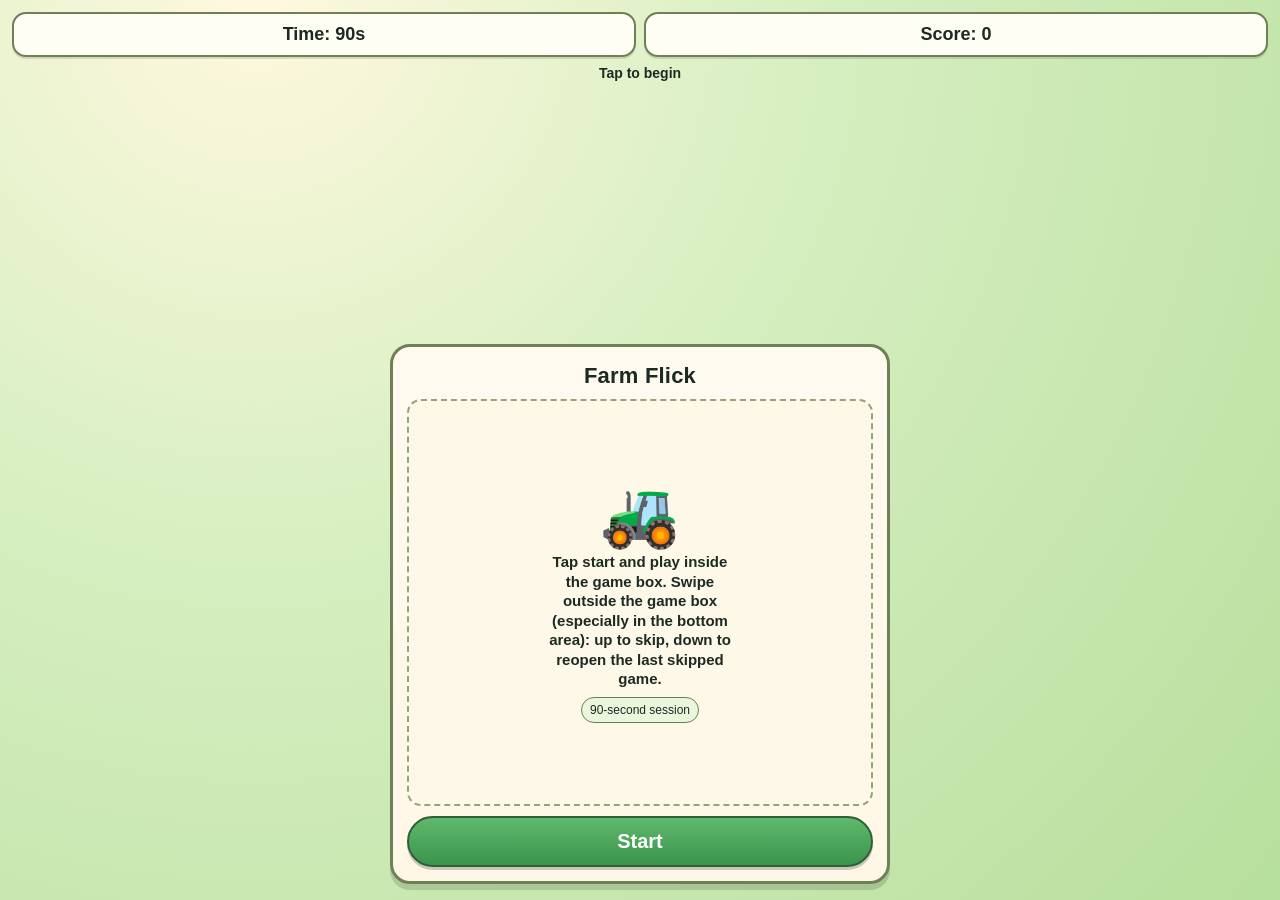
==== commit c258dbd8: "changed message to space bar to begin" ====
--- a/index.html
+++ b/index.html
@@ -3,8 +3,1799 @@
 <head>
   <meta charset="utf-8">
   <meta name="viewport" content="width=device-width,initial-scale=1,maximum-scale=1,user-scalable=no">
-  <title>Flick Lovin</title>
-  <link rel="stylesheet" href="./styles.css">
+  <title>Farm Flick Framework</title>
+  <style>
+    :root {
+      --bg1: #f6ecd2;
+      --bg2: #d7efc1;
+      --bg-warn-alpha: 0;
+      --bg-warn-alpha-soft: 0;
+      --tempo-scale: 1;
+      --ink: #1c2a23;
+      --accent: #2f8f46;
+      --card: #fff7e6;
+      --card-line: #6f7f56;
+      --danger: #e95f5f;
+    }
+    * {
+      box-sizing: border-box;
+      -webkit-tap-highlight-color: transparent;
+      touch-action: manipulation;
+    }
+    html, body {
+      margin: 0;
+      width: 100%;
+      height: 100%;
+      overflow: hidden;
+      -webkit-user-select: none;
+      user-select: none;
+      font-family: "Trebuchet MS", "Segoe UI", sans-serif;
+      color: var(--ink);
+      background:
+        radial-gradient(
+          circle at 82% 14%,
+          rgba(255, 66, 66, var(--bg-warn-alpha)) 0%,
+          rgba(255, 66, 66, 0) 54%
+        ),
+        radial-gradient(
+          circle at 16% 84%,
+          rgba(255, 128, 128, var(--bg-warn-alpha-soft)) 0%,
+          rgba(255, 128, 128, 0) 48%
+        ),
+        radial-gradient(circle at 20% 0%, #fff8df 0%, var(--bg1) 40%, var(--bg2) 100%);
+    }
+    .app {
+      position: relative;
+      width: 100%;
+      height: 100%;
+      display: grid;
+      grid-template-rows: auto 1fr auto;
+      padding: 12px 12px 16px;
+      gap: 8px;
+      -webkit-user-select: none;
+      user-select: none;
+    }
+    .hud {
+      display: grid;
+      grid-template-columns: 1fr 1fr;
+      gap: 8px;
+    }
+    .pill {
+      border: 2px solid var(--card-line);
+      background: #fffef5;
+      border-radius: 14px;
+      padding: 10px 12px;
+      text-align: center;
+      font-weight: 700;
+      font-size: 18px;
+      box-shadow: 0 2px 0 rgba(0, 0, 0, 0.12);
+    }
+    .status {
+      text-align: center;
+      font-size: 14px;
+      min-height: 18px;
+      font-weight: 700;
+    }
+    .card-wrap {
+      position: relative;
+      display: grid;
+      place-items: center;
+      min-height: 0;
+    }
+    .card {
+      width: min(92vw, 500px);
+      height: min(68vh, 540px);
+      min-height: 360px;
+      border: 3px solid var(--card-line);
+      background: linear-gradient(#fffaf0, var(--card));
+      border-radius: 20px;
+      box-shadow: 0 6px 0 rgba(0, 0, 0, 0.14);
+      padding: 16px 14px 14px;
+      display: grid;
+      grid-template-rows: auto minmax(0, 1fr) minmax(40px, auto);
+      gap: 10px;
+      user-select: none;
+    }
+    .card.enter {
+      animation: cardIn calc(.2s * var(--tempo-scale)) ease-out;
+    }
+    @keyframes cardIn {
+      from { transform: translateY(12px); opacity: .7; }
+      to { transform: translateY(0); opacity: 1; }
+    }
+    .card-head {
+      text-align: center;
+      font-size: 22px;
+      font-weight: 800;
+      letter-spacing: .2px;
+      touch-action: none;
+    }
+    .card-body {
+      border: 2px dashed #93a477;
+      border-radius: 14px;
+      background: #fdf8e7;
+      display: grid;
+      place-items: center;
+      text-align: center;
+      padding: 14px;
+      min-height: 0;
+      overflow: hidden;
+      position: relative;
+      z-index: 1;
+    }
+    .card-swipe-zone {
+      width: 100%;
+      min-height: 40px;
+      border-radius: 12px;
+      border: 1px dashed rgba(83, 109, 72, 0.35);
+      background: linear-gradient(to bottom, rgba(236, 246, 221, 0.36), rgba(236, 246, 221, 0.7));
+      padding-bottom: max(4px, env(safe-area-inset-bottom));
+      touch-action: none;
+      position: relative;
+      z-index: 2;
+    }
+    .placeholder-icon {
+      font-size: 64px;
+      line-height: 1;
+      margin-bottom: 6px;
+      animation: bob calc(1s * var(--tempo-scale)) ease-in-out infinite alternate;
+    }
+    @keyframes bob {
+      from { transform: translateY(0); }
+      to { transform: translateY(-7px); }
+    }
+    .hint {
+      font-size: 15px;
+      line-height: 1.3;
+      font-weight: 700;
+      max-width: 22ch;
+    }
+    .chip {
+      margin-top: 8px;
+      font-size: 12px;
+      padding: 5px 8px;
+      border-radius: 999px;
+      border: 1px solid #64824f;
+      background: #ecf6dd;
+      display: inline-block;
+    }
+    .mini-instruction {
+      margin-top: 0;
+      font-size: 16px;
+      font-weight: 800;
+      letter-spacing: .01em;
+      padding: 8px 14px;
+      text-align: center;
+      justify-self: center;
+      line-height: 1.2;
+    }
+    .burger-game {
+      width: 100%;
+      height: 100%;
+      display: grid;
+      grid-template-rows: auto 1fr;
+      align-items: start;
+      justify-items: center;
+      gap: 10px;
+      cursor: url("data:image/svg+xml,%3Csvg xmlns=%27http%3A%2F%2Fwww.w3.org%2F2000%2Fsvg%27 width=%2742%27 height=%2742%27 viewBox=%270 0 28 28%27%3E%3Crect x=%272%27 y=%279%27 width=%2710%27 height=%277%27 rx=%271.5%27 fill=%27%23e6edf3%27 stroke=%27%234d5964%27 stroke-width=%271.5%27/%3E%3Cpath d=%27M12 12h13%27 stroke=%27%237b4e28%27 stroke-width=%273%27 stroke-linecap=%27round%27/%3E%3Cpath d=%27M5 10v5M8 10v5%27 stroke=%27%234d5964%27 stroke-width=%271%27/%3E%3C/svg%3E") 6 20, pointer;
+    }
+    .grill-scene {
+      width: min(304px, 95%);
+      height: 100%;
+      max-height: 220px;
+      border: 3px solid #5a5d63;
+      border-radius: 16px;
+      background: linear-gradient(#7f838a, #61666d);
+      position: relative;
+      display: grid;
+      grid-template-columns: repeat(3, 1fr);
+      align-items: center;
+      justify-items: center;
+      padding: 10px 8px;
+      gap: 8px;
+      overflow: hidden;
+      cursor: inherit;
+    }
+    .grill-surface {
+      position: absolute;
+      inset: 0;
+      background:
+        repeating-linear-gradient(
+          to bottom,
+          rgba(0, 0, 0, 0.28) 0 5px,
+          rgba(255, 255, 255, 0.06) 5px 12px
+      );
+      pointer-events: none;
+    }
+    .burger-smoke-layer {
+      position: absolute;
+      inset: 0;
+      z-index: 4;
+      pointer-events: none;
+      overflow: hidden;
+    }
+    .burger-smoke {
+      position: absolute;
+      width: 14px;
+      height: 14px;
+      margin-left: -7px;
+      margin-top: -7px;
+      border-radius: 50%;
+      background: rgba(241, 241, 241, 0.78);
+      box-shadow:
+        0 0 0 2px rgba(214, 214, 214, 0.3) inset,
+        0 0 8px rgba(214, 214, 214, 0.3);
+      animation: grillSmoke calc(.72s * var(--tempo-scale)) ease-out forwards;
+    }
+    @keyframes grillSmoke {
+      from { opacity: .78; transform: translate(0, 0) scale(var(--ss)); }
+      to { opacity: 0; transform: translate(var(--sx), var(--sy)) scale(calc(var(--ss) + .55)); }
+    }
+    .patty-slot {
+      position: relative;
+      width: min(90px, 100%);
+      aspect-ratio: 1 / 1;
+      border: 0;
+      background: none;
+      border-radius: 50%;
+      padding: 0;
+      touch-action: none;
+      z-index: 2;
+      cursor: inherit;
+    }
+    .patty-face {
+      position: absolute;
+      inset: 0;
+      border-radius: 50%;
+      border: 3px solid #4d3023;
+      background:
+        radial-gradient(circle at 24% 20%, rgba(252, 196, 162, 0.46) 0 14%, transparent 15%),
+        radial-gradient(circle at 72% 30%, rgba(235, 150, 122, 0.34) 0 18%, transparent 19%),
+        radial-gradient(circle at 32% 70%, rgba(120, 57, 44, 0.3) 0 24%, transparent 25%),
+        radial-gradient(circle at 50% 50%, #be7056 0 52%, #99503d 75%, #713828 100%);
+      box-shadow:
+        inset 0 2px 2px rgba(255, 223, 200, 0.34),
+        inset 0 -10px 12px rgba(45, 20, 14, 0.34),
+        0 5px 0 rgba(53, 30, 21, 0.44);
+      transition:
+        background calc(.16s * var(--tempo-scale)) ease,
+        border-color calc(.16s * var(--tempo-scale)) ease,
+        transform calc(.16s * var(--tempo-scale)) ease,
+        box-shadow calc(.16s * var(--tempo-scale)) ease;
+    }
+    .patty-face::before,
+    .patty-face::after {
+      content: "";
+      position: absolute;
+      pointer-events: none;
+    }
+    .patty-face::before {
+      inset: 14% 12%;
+      border-radius: 50%;
+      background: repeating-linear-gradient(
+        -17deg,
+        rgba(104, 54, 39, 0.58) 0 7px,
+        rgba(160, 92, 72, 0.24) 7px 13px
+      );
+      opacity: 0.52;
+    }
+    .patty-face::after {
+      left: 16%;
+      right: 16%;
+      top: 45%;
+      height: 32%;
+      border-radius: 999px;
+      background: linear-gradient(
+        to bottom,
+        transparent 0%,
+        transparent 18%,
+        rgba(66, 33, 24, 0.55) 18%,
+        rgba(66, 33, 24, 0.55) 36%,
+        transparent 36%,
+        transparent 52%,
+        rgba(66, 33, 24, 0.5) 52%,
+        rgba(66, 33, 24, 0.5) 68%,
+        transparent 68%,
+        transparent 84%,
+        rgba(66, 33, 24, 0.48) 84%,
+        rgba(66, 33, 24, 0.48) 100%
+      );
+      transform: rotate(-4deg);
+      opacity: 0.74;
+    }
+    .patty-mark {
+      position: absolute;
+      left: 50%;
+      top: 53%;
+      width: 62%;
+      height: 24%;
+      margin-left: -31%;
+      margin-top: -12%;
+      border-radius: 999px;
+      background: linear-gradient(
+        to bottom,
+        rgba(48, 24, 18, 0.66) 0%,
+        rgba(48, 24, 18, 0.66) 18%,
+        transparent 18%,
+        transparent 41%,
+        rgba(48, 24, 18, 0.56) 41%,
+        rgba(48, 24, 18, 0.56) 60%,
+        transparent 60%,
+        transparent 83%,
+        rgba(48, 24, 18, 0.52) 83%,
+        rgba(48, 24, 18, 0.52) 100%
+      );
+      transform: rotate(-5deg);
+      opacity: 0.8;
+      transition:
+        background calc(.16s * var(--tempo-scale)) ease,
+        opacity calc(.16s * var(--tempo-scale)) ease,
+        transform calc(.16s * var(--tempo-scale)) ease;
+    }
+    .patty-slot.is-flipped .patty-face {
+      border-color: #3a281f;
+      background:
+        radial-gradient(circle at 24% 22%, rgba(173, 111, 82, 0.3) 0 12%, transparent 13%),
+        radial-gradient(circle at 70% 32%, rgba(110, 62, 45, 0.36) 0 18%, transparent 19%),
+        radial-gradient(circle at 34% 68%, rgba(60, 32, 24, 0.32) 0 22%, transparent 23%),
+        radial-gradient(circle at 50% 50%, #86513a 0 50%, #643a2a 74%, #492a1f 100%);
+      box-shadow:
+        inset 0 1px 1px rgba(241, 190, 151, 0.18),
+        inset 0 -11px 13px rgba(24, 11, 8, 0.42),
+        0 5px 0 rgba(37, 21, 15, 0.5);
+      transform: scale(1.03);
+    }
+    .patty-slot.is-flipped .patty-face::before {
+      background: repeating-linear-gradient(
+        -17deg,
+        rgba(68, 34, 25, 0.64) 0 7px,
+        rgba(104, 55, 40, 0.3) 7px 13px
+      );
+      opacity: 0.42;
+    }
+    .patty-slot.is-flipped .patty-face::after {
+      background: linear-gradient(
+        to bottom,
+        transparent 0%,
+        transparent 16%,
+        rgba(34, 16, 12, 0.7) 16%,
+        rgba(34, 16, 12, 0.7) 35%,
+        transparent 35%,
+        transparent 50%,
+        rgba(34, 16, 12, 0.65) 50%,
+        rgba(34, 16, 12, 0.65) 67%,
+        transparent 67%,
+        transparent 82%,
+        rgba(34, 16, 12, 0.62) 82%,
+        rgba(34, 16, 12, 0.62) 100%
+      );
+      opacity: 0.88;
+    }
+    .patty-slot.is-flipped .patty-mark {
+      background: linear-gradient(
+        to bottom,
+        rgba(28, 12, 9, 0.76) 0%,
+        rgba(28, 12, 9, 0.76) 20%,
+        transparent 20%,
+        transparent 42%,
+        rgba(28, 12, 9, 0.68) 42%,
+        rgba(28, 12, 9, 0.68) 61%,
+        transparent 61%,
+        transparent 84%,
+        rgba(28, 12, 9, 0.64) 84%,
+        rgba(28, 12, 9, 0.64) 100%
+      );
+      transform: rotate(-2deg);
+      opacity: 0.92;
+    }
+    .burger-chip {
+      margin-top: 2px;
+      font-size: 16px;
+      font-weight: 800;
+      letter-spacing: .01em;
+      padding: 8px 14px;
+    }    .plant-game {
+      width: 100%;
+      height: 100%;
+      position: relative;
+      display: grid;
+      grid-template-rows: auto 1fr auto;
+      gap: 10px;
+      align-items: start;
+      justify-items: center;
+    }
+    .garden-bed {
+      width: min(300px, 95%);
+      height: 100%;
+      max-height: 220px;
+      position: relative;
+      z-index: 1;
+      border: 3px solid #6a8655;
+      border-radius: 16px;
+      background:
+        linear-gradient(to top, #9a6f42 0 30%, #d7bf95 30% 42%, #b7d79b 42% 100%);
+      display: grid;
+      grid-template-columns: repeat(3, 1fr);
+      align-items: end;
+      gap: 6px;
+      padding: 10px 8px 8px;
+    }
+    .plant-slot {
+      position: relative;
+      border: 0;
+      background: none;
+      height: 100%;
+      min-height: 140px;
+      padding: 0;
+      touch-action: none;
+    }
+    .plant-pot {
+      position: absolute;
+      left: 50%;
+      bottom: 6px;
+      width: 52px;
+      height: 38px;
+      margin-left: -26px;
+      border-radius: 8px 8px 14px 14px;
+      border: 3px solid #644427;
+      background: linear-gradient(#d08f4f, #a86435);
+      box-shadow: inset 0 -6px 0 rgba(0, 0, 0, 0.15);
+    }
+    .plant-stem {
+      position: absolute;
+      left: 50%;
+      bottom: 42px;
+      width: 8px;
+      height: 46px;
+      margin-left: -4px;
+      border-radius: 999px;
+      background: #4f7a34;
+      transition:
+        transform calc(.15s * var(--tempo-scale)) ease,
+        background calc(.15s * var(--tempo-scale)) ease;
+    }
+    .plant-leaf {
+      position: absolute;
+      bottom: 72px;
+      width: 30px;
+      height: 16px;
+      border: 3px solid #44692f;
+      background: #78b64d;
+      border-radius: 20px 20px 20px 4px;
+      transform-origin: center;
+      transition:
+        transform calc(.15s * var(--tempo-scale)) ease,
+        background calc(.15s * var(--tempo-scale)) ease,
+        border-color calc(.15s * var(--tempo-scale)) ease;
+    }
+    .leaf-a {
+      left: 50%;
+      margin-left: -30px;
+      transform: rotate(-24deg);
+    }
+    .leaf-b {
+      left: 50%;
+      margin-left: 0;
+      transform: scaleX(-1) rotate(-24deg);
+    }
+    .plant-state {
+      position: absolute;
+      left: 50%;
+      top: 8px;
+      margin-left: -20px;
+      width: 40px;
+      height: 30px;
+      border-radius: 999px;
+      border: 2px solid #587348;
+      background: #edf5d8;
+      font-size: 16px;
+      font-weight: 900;
+      display: grid;
+      place-items: center;
+      color: #2a4b2f;
+      letter-spacing: .2px;
+    }
+    .plant-slot.is-dry .plant-stem {
+      background: #647a4f;
+      transform: skewX(-5deg);
+    }
+    .plant-slot.is-dry .plant-leaf {
+      background: #99ad7f;
+      border-color: #6d8059;
+      transform: rotate(-38deg) scale(.96);
+    }
+    .plant-slot.is-dry .leaf-b {
+      transform: scaleX(-1) rotate(-38deg) scale(.96);
+    }
+    .plant-slot.is-dry .plant-state {
+      background: #f8e8d0;
+      border-color: #8e6b3a;
+      color: #8b4a2f;
+    }
+    .can-lane {
+      width: min(300px, 95%);
+      height: 92px;
+      border-radius: 14px;
+      border: 2px dashed #8aa270;
+      background: #eff8de;
+      position: relative;
+      z-index: 2;
+      overflow: visible;
+    }
+    .watering-can {
+      position: absolute;
+      left: 12px;
+      top: 24px;
+      z-index: 3;
+      width: 96px;
+      height: 58px;
+      border: 0;
+      background: none;
+      padding: 0;
+      touch-action: none;
+      cursor: grab;
+    }
+    .watering-can:active {
+      cursor: grabbing;
+    }
+    .can-body {
+      position: absolute;
+      left: 8px;
+      top: 14px;
+      width: 52px;
+      height: 34px;
+      border-radius: 8px;
+      border: 3px solid #335f84;
+      background: linear-gradient(#8fd1ff, #5ba8df);
+    }
+    .can-top {
+      position: absolute;
+      left: 16px;
+      top: 8px;
+      width: 34px;
+      height: 10px;
+      border-radius: 999px;
+      border: 3px solid #335f84;
+      background: #c6ecff;
+    }
+    .can-spout {
+      position: absolute;
+      right: 9px;
+      top: 19px;
+      width: 34px;
+      height: 12px;
+      border-radius: 0 999px 999px 0;
+      border: 3px solid #335f84;
+      border-left-width: 0;
+      background: #74b9ea;
+    }
+    .can-handle {
+      position: absolute;
+      left: 2px;
+      top: 12px;
+      width: 20px;
+      height: 30px;
+      border-radius: 999px 0 0 999px;
+      border: 3px solid #335f84;
+      border-right-width: 0;
+      background: none;
+    }
+    .plant-chip {
+      margin-top: 0;
+    }
+    .wires-game {
+      width: 100%;
+      height: 100%;
+      display: grid;
+      grid-template-rows: auto 1fr;
+      align-items: start;
+      justify-items: center;
+      gap: 10px;
+    }
+    .wires-stage {
+      width: min(300px, 95%);
+      height: 100%;
+      max-height: 238px;
+      border: 3px solid #5d735e;
+      border-radius: 16px;
+      background: linear-gradient(#f3f9ef, #dbeecf);
+      box-shadow: inset 0 -7px 0 rgba(0, 0, 0, 0.08);
+      padding: 10px;
+      display: grid;
+      grid-template-rows: auto 1fr;
+      gap: 8px;
+    }
+    .wires-meter {
+      height: 14px;
+      display: grid;
+      grid-template-columns: repeat(3, minmax(0, 1fr));
+      gap: 5px;
+      align-items: stretch;
+    }
+    .wires-meter-segment {
+      border-radius: 999px;
+      border: 2px solid #7f906f;
+      background: #ebf2e6;
+      box-shadow: inset 0 -2px 0 rgba(0, 0, 0, 0.12);
+      transition:
+        background calc(.16s * var(--tempo-scale)) ease,
+        border-color calc(.16s * var(--tempo-scale)) ease,
+        box-shadow calc(.16s * var(--tempo-scale)) ease;
+    }
+    .wires-meter-segment.is-on {
+      border-color: #3f8550;
+      background: linear-gradient(#9ce280, #61b64e);
+      box-shadow:
+        inset 0 -2px 0 rgba(0, 0, 0, 0.16),
+        0 0 9px rgba(89, 170, 95, 0.36);
+    }
+    .wires-panel {
+      position: relative;
+      width: 100%;
+      height: 100%;
+      min-height: 150px;
+      border: 2px solid #7f926f;
+      border-radius: 12px;
+      background:
+        radial-gradient(circle at 50% 50%, rgba(244, 255, 231, 0.74) 0%, rgba(244, 255, 231, 0) 56%),
+        linear-gradient(#eef8e7, #d8ebcc);
+      display: grid;
+      grid-template-columns: 1fr 1fr;
+      column-gap: 6px;
+      padding: 6px;
+      touch-action: none;
+      overflow: hidden;
+      transition:
+        border-color calc(.14s * var(--tempo-scale)) ease,
+        box-shadow calc(.14s * var(--tempo-scale)) ease;
+    }
+    .wires-panel.is-invalid {
+      border-color: #be6666;
+      box-shadow: 0 0 0 2px rgba(190, 102, 102, 0.22);
+      animation: wiresInvalid calc(.24s * var(--tempo-scale)) ease;
+    }
+    @keyframes wiresInvalid {
+      0%, 100% { transform: translateX(0); }
+      30% { transform: translateX(-3px); }
+      60% { transform: translateX(3px); }
+    }
+    .wires-canvas {
+      position: absolute;
+      inset: 0;
+      width: 100%;
+      height: 100%;
+      pointer-events: none;
+      overflow: visible;
+    }
+    .wires-line {
+      opacity: 0;
+      transition: opacity calc(.12s * var(--tempo-scale)) linear;
+      filter: drop-shadow(0 0 4px rgba(0, 0, 0, 0.2));
+    }
+    .wires-active-line {
+      stroke-dasharray: 11 9;
+      animation: wiresFlow calc(.62s * var(--tempo-scale)) linear infinite;
+    }
+    @keyframes wiresFlow {
+      to { stroke-dashoffset: -20; }
+    }
+    .wires-side {
+      position: relative;
+      z-index: 1;
+      display: grid;
+      grid-template-rows: repeat(3, minmax(0, 1fr));
+      gap: 7px;
+      align-items: stretch;
+    }
+    .wires-left {
+      justify-items: start;
+    }
+    .wires-right {
+      justify-items: end;
+    }
+    .wires-start,
+    .wires-socket {
+      border-radius: 14px;
+      border: 2px solid #798b70;
+      box-shadow: inset 0 -2px 0 rgba(0, 0, 0, 0.08);
+      display: flex;
+      align-items: center;
+      justify-content: center;
+      padding: 0;
+    }
+    .wires-start {
+      width: min(52px, 100%);
+      min-height: 42px;
+      background: #f9fff4;
+      color: #27442c;
+      cursor: grab;
+      touch-action: none;
+      transition:
+        transform calc(.09s * var(--tempo-scale)) ease,
+        border-color calc(.14s * var(--tempo-scale)) ease,
+        background calc(.14s * var(--tempo-scale)) ease,
+        opacity calc(.14s * var(--tempo-scale)) ease;
+    }
+    .wires-start:active {
+      transform: scale(0.98);
+      cursor: grabbing;
+    }
+    .wires-start.is-connected {
+      border-color: #577d57;
+      background: #deeed4;
+      cursor: default;
+      opacity: 0.9;
+    }
+    .wires-start-dot {
+      width: 15px;
+      height: 15px;
+      border-radius: 50%;
+      border: 2px solid #36503a;
+      background: var(--wire-color);
+      box-shadow: 0 0 0 2px rgba(90, 120, 94, 0.18);
+      flex: none;
+    }
+    .wires-start-pin {
+      width: 8px;
+      height: 5px;
+      margin-left: 4px;
+      border-radius: 0 999px 999px 0;
+      background: #5a7060;
+      box-shadow: inset 0 -1px 0 rgba(0, 0, 0, 0.18);
+      flex: none;
+    }
+    .wires-socket {
+      width: min(48px, 100%);
+      min-height: 38px;
+      background: #f6f5ec;
+      color: #2f4833;
+      pointer-events: none;
+      transition:
+        border-color calc(.14s * var(--tempo-scale)) ease,
+        background calc(.14s * var(--tempo-scale)) ease;
+    }
+    .wires-socket-ring {
+      width: 15px;
+      height: 15px;
+      border-radius: 50%;
+      border: 2px solid var(--wire-color);
+      background: #fcfff7;
+      box-shadow: inset 0 0 0 2px rgba(255, 255, 255, 0.7);
+      flex: none;
+      order: 2;
+    }
+    .wires-socket.is-filled {
+      border-color: #567c57;
+      background: #dfefd4;
+    }
+    .wires-socket.is-filled .wires-socket-ring {
+      background: var(--wire-color);
+      box-shadow:
+        inset 0 0 0 2px rgba(255, 255, 255, 0.54),
+        0 0 9px rgba(72, 112, 88, 0.26);
+    }
+    .wires-chip {
+      margin-top: 0;
+    }
+    .letterfill-game {
+      --letterfill-cell-size: clamp(28px, 8.2vw, 35px);
+      width: 100%;
+      height: 100%;
+      display: grid;
+      grid-template-rows: auto auto 1fr;
+      align-content: start;
+      justify-items: center;
+      gap: 12px;
+    }
+    .letterfill-board {
+      width: min(100%, calc((var(--letterfill-cell-size) * 5) + 24px));
+      display: block;
+    }
+    .letterfill-row {
+      display: grid;
+      gap: 6px;
+      align-items: stretch;
+      width: 100%;
+      justify-content: center;
+    }
+    .letterfill-row.is-app {
+      grid-template-columns: repeat(3, var(--letterfill-cell-size));
+    }
+    .letterfill-row.is-lovin {
+      grid-template-columns: repeat(5, var(--letterfill-cell-size));
+      margin-top: 6px;
+    }
+    .letterfill-slot {
+      width: var(--letterfill-cell-size);
+      min-height: var(--letterfill-cell-size);
+      border-radius: 9px;
+      border: 2px solid #718365;
+      background: #f9fff2;
+      box-shadow: inset 0 -2px 0 rgba(0, 0, 0, 0.09);
+      font-size: calc(var(--letterfill-cell-size) - 2px);
+      font-weight: 900;
+      line-height: 1;
+      letter-spacing: .02em;
+      color: #2f4a2f;
+      padding: 0;
+      transition:
+        border-color calc(.14s * var(--tempo-scale)) ease,
+        background calc(.14s * var(--tempo-scale)) ease;
+    }
+    .letterfill-slot.is-fixed {
+      background: #eef5e2;
+      border-color: #79896d;
+      color: #395036;
+      cursor: default;
+    }
+    .letterfill-slot.is-missing {
+      background: #fff8e3;
+      border-color: #9e854a;
+      color: #8d6824;
+    }
+    .letterfill-slot.is-filled {
+      background: #dff2d7;
+      border-color: #588153;
+      color: #26482b;
+    }
+    .letterfill-tiles {
+      width: calc((var(--letterfill-cell-size) * 2) + 6px);
+      display: grid;
+      grid-template-columns: repeat(2, var(--letterfill-cell-size));
+      gap: 6px;
+      justify-content: center;
+      margin-top: 12px;
+    }
+    .letterfill-tile {
+      width: var(--letterfill-cell-size);
+      height: var(--letterfill-cell-size);
+      border-radius: 9px;
+      border: 2px solid #637e56;
+      background: linear-gradient(#edf8de, #d7edc4);
+      box-shadow:
+        inset 0 -3px 0 rgba(0, 0, 0, 0.11),
+        0 2px 0 rgba(0, 0, 0, 0.1);
+      font-size: calc(var(--letterfill-cell-size) - 2px);
+      font-weight: 900;
+      line-height: 1;
+      letter-spacing: .03em;
+      color: #2b4a2c;
+      padding: 0;
+      transition:
+        border-color calc(.14s * var(--tempo-scale)) ease,
+        background calc(.14s * var(--tempo-scale)) ease,
+        opacity calc(.14s * var(--tempo-scale)) ease;
+      touch-action: none;
+      cursor: grab;
+    }
+    .letterfill-slot:active,
+    .letterfill-tile:active {
+      transform: none;
+    }
+    .letterfill-slot:focus,
+    .letterfill-slot:focus-visible,
+    .letterfill-tile:focus,
+    .letterfill-tile:focus-visible {
+      outline: none;
+      box-shadow: none;
+      transform: none;
+    }
+    .letterfill-tile.is-dragging {
+      border-color: #3d7e52;
+      background: linear-gradient(#d8f5c7, #bde7a9);
+      box-shadow: inset 0 -3px 0 rgba(0, 0, 0, 0.14);
+      opacity: 0.72;
+      cursor: grabbing;
+      transform: none;
+    }
+    .letterfill-tile.is-used {
+      opacity: 0.42;
+      border-color: #7b8b75;
+      background: linear-gradient(#edf2e7, #d9dfd1);
+      cursor: default;
+    }
+    .letterfill-drag-ghost {
+      position: fixed;
+      left: 0;
+      top: 0;
+      width: var(--letterfill-cell-size);
+      height: var(--letterfill-cell-size);
+      margin-left: calc(var(--letterfill-cell-size) * -0.5);
+      margin-top: calc(var(--letterfill-cell-size) * -0.5);
+      border-radius: 9px;
+      border: 2px solid #3d7e52;
+      background: linear-gradient(#d8f5c7, #bde7a9);
+      box-shadow:
+        inset 0 -3px 0 rgba(0, 0, 0, 0.14),
+        0 5px 10px rgba(0, 0, 0, 0.2);
+      display: grid;
+      place-items: center;
+      font-size: calc(var(--letterfill-cell-size) - 2px);
+      font-weight: 900;
+      letter-spacing: .03em;
+      color: #254429;
+      pointer-events: none;
+      z-index: 20;
+      transform: rotate(-4deg);
+    }
+    .letterfill-slot.is-invalid,
+    .letterfill-tile.is-invalid {
+      animation: letterfillInvalid calc(.18s * var(--tempo-scale)) ease;
+      border-color: #b66161;
+    }
+    @keyframes letterfillInvalid {
+      0%, 100% { transform: translateX(0); }
+      30% { transform: translateX(-3px); }
+      60% { transform: translateX(3px); }
+    }
+    .letterfill-chip {
+      margin-top: 0;
+    }
+    .vanish-game {
+      width: 100%;
+      height: 100%;
+      display: grid;
+      grid-template-rows: auto 1fr;
+      align-items: start;
+      justify-items: center;
+      gap: 10px;
+    }
+    .vanish-scene {
+      width: min(300px, 95%);
+      height: 100%;
+      max-height: 238px;
+      border: 3px solid #5e6180;
+      border-radius: 16px;
+      background:
+        radial-gradient(circle at 30% 20%, #2f3955 0%, #1d2236 45%, #101423 100%);
+      box-shadow: inset 0 -8px 0 rgba(0, 0, 0, 0.3);
+      padding: 12px;
+      display: grid;
+      place-items: center;
+    }
+    .vanish-grid {
+      width: min(236px, 100%);
+      height: min(236px, 100%);
+      display: grid;
+      grid-template-columns: repeat(4, 1fr);
+      grid-template-rows: repeat(4, 1fr);
+      gap: 7px;
+    }
+    .vanish-tile {
+      position: relative;
+      border: 2px solid #5a5f75;
+      border-radius: 10px;
+      background: linear-gradient(#868ca5, #62687f);
+      box-shadow:
+        inset 0 -3px 0 rgba(0, 0, 0, 0.22),
+        0 0 0 1px rgba(255, 255, 255, 0.06);
+      padding: 0;
+      touch-action: manipulation;
+      transition:
+        background calc(.16s * var(--tempo-scale)) ease,
+        border-color calc(.16s * var(--tempo-scale)) ease,
+        box-shadow calc(.16s * var(--tempo-scale)) ease,
+        transform calc(.1s * var(--tempo-scale)) ease;
+    }
+    .vanish-tile:active {
+      transform: scale(0.97);
+    }
+    .vanish-tile.is-safe-preview,
+    .vanish-tile.is-revealed {
+      border-color: #4eaf6d;
+      background: linear-gradient(#80d993, #54a967);
+      box-shadow:
+        inset 0 -3px 0 rgba(0, 0, 0, 0.18),
+        0 0 10px rgba(111, 230, 149, 0.35);
+    }
+    .vanish-tile.is-pit-flash {
+      border-color: #c24f4f;
+      background: linear-gradient(#ee8484, #cc5f5f);
+      box-shadow: inset 0 -3px 0 rgba(0, 0, 0, 0.22);
+    }
+    .vanish-tile.is-avatar::before {
+      content: "";
+      position: absolute;
+      left: 50%;
+      top: 50%;
+      width: 52%;
+      height: 52%;
+      border-radius: 50%;
+      border: 2px solid #2f5635;
+      background: radial-gradient(circle at 38% 36%, #fdf2cf 0 25%, #d2bc83 65%, #9f8657 100%);
+      transform: translate(-50%, -50%);
+      box-shadow: 0 1px 0 rgba(0, 0, 0, 0.3);
+    }
+    .vanish-marker {
+      position: absolute;
+      right: 6px;
+      top: 4px;
+      font-size: 11px;
+      line-height: 1;
+      font-weight: 900;
+      color: #f2f5ff;
+      text-shadow: 0 1px 0 rgba(0, 0, 0, 0.45);
+      pointer-events: none;
+    }
+    .vanish-tile.is-start .vanish-marker {
+      color: #fff6d2;
+    }
+    .vanish-tile.is-goal .vanish-marker {
+      color: #ffe07e;
+      font-size: 12px;
+    }
+    .vanish-chip {
+      margin-top: 0;
+    }    .maze-game {
+      width: 100%;
+      height: 100%;
+      display: grid;
+      grid-template-rows: auto 1fr;
+      align-items: start;
+      justify-items: center;
+      gap: 10px;
+    }
+    .maze-stage {
+      position: relative;
+      width: min(304px, 95%);
+      height: 100%;
+      max-height: 238px;
+      border: 3px solid #4f7356;
+      border-radius: 16px;
+      background:
+        radial-gradient(circle at 80% 12%, rgba(255, 255, 255, 0.45) 0%, rgba(255, 255, 255, 0) 36%),
+        linear-gradient(to top, #34453b 0%, #43594b 20%, #587264 40%, #668977 100%);
+      box-shadow: inset 0 -8px 0 rgba(0, 0, 0, 0.2);
+      overflow: hidden;
+      touch-action: pan-y;
+      outline: none;
+    }
+    .maze-stage:focus-visible {
+      box-shadow:
+        inset 0 -8px 0 rgba(0, 0, 0, 0.2),
+        0 0 0 3px rgba(110, 178, 125, 0.35);
+    }
+    .maze-wall {
+      position: absolute;
+      top: 0;
+      bottom: 0;
+      width: 14px;
+      border-left: 2px solid #2b3f33;
+      border-right: 2px solid #2b3f33;
+      background:
+        repeating-linear-gradient(
+          to bottom,
+          #879d89 0 10px,
+          #6d876f 10px 20px
+        );
+      opacity: 0.95;
+      z-index: 2;
+      pointer-events: none;
+    }
+    .maze-wall-left {
+      left: 0;
+    }
+    .maze-wall-right {
+      right: 0;
+    }
+    .maze-lanes {
+      position: absolute;
+      inset: 0 14px;
+      display: grid;
+      grid-template-columns: repeat(3, minmax(0, 1fr));
+      pointer-events: none;
+      z-index: 1;
+    }
+    .maze-lane {
+      border-left: 1px dashed rgba(227, 246, 221, 0.2);
+      border-right: 1px dashed rgba(227, 246, 221, 0.2);
+    }
+    .maze-finish {
+      position: absolute;
+      left: 16px;
+      right: 16px;
+      top: 6px;
+      height: 26px;
+      border-radius: 9px;
+      border: 2px solid #30633d;
+      background:
+        repeating-linear-gradient(
+          90deg,
+          #dcefd4 0 10px,
+          #77a06f 10px 20px
+        );
+      color: #24452d;
+      font-size: 11px;
+      font-weight: 900;
+      letter-spacing: 0.14em;
+      display: grid;
+      place-items: center;
+      box-shadow: 0 2px 0 rgba(0, 0, 0, 0.2);
+      transition:
+        filter calc(.18s * var(--tempo-scale)) ease,
+        transform calc(.18s * var(--tempo-scale)) ease,
+        border-color calc(.18s * var(--tempo-scale)) ease;
+      z-index: 4;
+      pointer-events: none;
+    }
+    .maze-finish.is-open {
+      border-color: #4cad62;
+      filter: brightness(1.12);
+      transform: scale(1.02);
+    }
+    .maze-obstacles {
+      position: absolute;
+      inset: 0;
+      z-index: 3;
+      pointer-events: none;
+    }
+    .maze-obstacle {
+      position: absolute;
+      left: 14px;
+      right: 14px;
+      height: 48px;
+      transform: translateZ(0);
+    }
+    .maze-obstacle-strip {
+      width: 100%;
+      height: 100%;
+      display: grid;
+      grid-template-columns: repeat(3, minmax(0, 1fr));
+      gap: 4px;
+      align-items: stretch;
+    }
+    .maze-cell {
+      border-radius: 8px;
+    }
+    .maze-cell.is-gap {
+      background: transparent;
+      border: 0;
+      box-shadow: none;
+    }
+    .maze-cell.is-block {
+      border: 2px solid #4e6255;
+      box-shadow: inset 0 -4px 0 rgba(0, 0, 0, 0.2);
+    }
+    .maze-obstacle.is-wall .maze-cell.is-block {
+      background:
+        repeating-linear-gradient(
+          -45deg,
+          #8d9d8f 0 8px,
+          #788c7c 8px 16px
+        );
+      border-color: #4a5f4f;
+    }
+    .maze-obstacle.is-pillar .maze-cell.is-block {
+      background:
+        linear-gradient(to right, #647d6f 0 24%, #8ea294 24% 76%, #647d6f 76% 100%);
+      border-color: #445c4d;
+      width: 70%;
+      justify-self: center;
+    }
+    .maze-obstacle.is-gate .maze-cell.is-block {
+      background:
+        repeating-linear-gradient(
+          to right,
+          #8ea39f 0 6px,
+          #5f7974 6px 12px
+        );
+      border-color: #3d5d57;
+    }
+    .maze-avatar {
+      position: absolute;
+      bottom: 20px;
+      left: 50%;
+      width: 42px;
+      height: 50px;
+      margin-left: -21px;
+      pointer-events: none;
+      z-index: 5;
+      transition: left calc(.12s * var(--tempo-scale)) ease-out;
+      transform: translateX(-50%);
+    }
+    .maze-avatar-head {
+      position: absolute;
+      left: 50%;
+      top: 0;
+      width: 18px;
+      height: 18px;
+      margin-left: -9px;
+      border-radius: 50%;
+      border: 2px solid #38513f;
+      background: radial-gradient(circle at 40% 35%, #fff0d0 0%, #d7be92 70%, #bfa173 100%);
+    }
+    .maze-avatar-body {
+      position: absolute;
+      left: 50%;
+      top: 16px;
+      width: 30px;
+      height: 32px;
+      margin-left: -15px;
+      border-radius: 9px;
+      border: 2px solid #305d3c;
+      background:
+        linear-gradient(#7ac078 0 58%, #44515d 58% 100%);
+      box-shadow: inset 0 -4px 0 rgba(0, 0, 0, 0.18);
+    }
+    .maze-avatar.is-shifting {
+      animation: mazeShift calc(.15s * var(--tempo-scale)) ease-out;
+    }
+    @keyframes mazeShift {
+      from { transform: translateX(-50%) scale(0.96); }
+      to { transform: translateX(-50%) scale(1); }
+    }
+    .maze-stage.is-hit {
+      animation: mazeHit calc(.19s * var(--tempo-scale)) ease;
+    }
+    @keyframes mazeHit {
+      0%, 100% { filter: brightness(1); }
+      40% { filter: brightness(1.15) saturate(1.1); }
+    }
+    .maze-stage.is-wall-bump .maze-avatar {
+      animation: mazeBump calc(.16s * var(--tempo-scale)) ease;
+    }
+    @keyframes mazeBump {
+      0%, 100% { transform: translateX(-50%) translateY(0); }
+      50% { transform: translateX(-50%) translateY(-2px); }
+    }
+    .maze-chip {
+      margin-top: 0;
+    }
+    .harvest-game {
+      width: 100%;
+      height: 100%;
+      display: grid;
+      grid-template-rows: auto auto 1fr;
+      gap: 8px;
+      align-items: stretch;
+    }
+    .harvest-hud {
+      display: grid;
+      grid-template-columns: 1fr 1fr;
+      gap: 8px;
+      align-items: center;
+    }
+    .harvest-chip {
+      margin: 0;
+      justify-self: stretch;
+      text-align: center;
+    }
+    .harvest-scene {
+      position: relative;
+      border: 3px solid #678155;
+      border-radius: 16px;
+      background:
+        radial-gradient(circle at 20% 12%, rgba(255, 255, 255, 0.52) 0%, rgba(255, 255, 255, 0) 36%),
+        linear-gradient(to top, #a6764b 0 20%, #d1ba8f 20% 30%, #b7d79b 30% 100%);
+      overflow: hidden;
+      touch-action: none;
+      outline: none;
+    }
+    .harvest-ground {
+      position: absolute;
+      left: 0;
+      right: 0;
+      bottom: 0;
+      height: 48px;
+      background:
+        repeating-linear-gradient(
+          to right,
+          rgba(255, 255, 255, 0.08) 0 14px,
+          rgba(255, 255, 255, 0) 14px 28px
+        ),
+        linear-gradient(#8e6d48, #765537);
+      border-top: 3px solid #644225;
+    }
+    .harvest-falls,
+    .harvest-feedback {
+      position: absolute;
+      inset: 0;
+      pointer-events: none;
+    }
+    .harvest-item {
+      position: absolute;
+      width: 30px;
+      height: 30px;
+      margin-left: -15px;
+      margin-top: -15px;
+      font-size: 0;
+      line-height: 0;
+      filter: drop-shadow(0 2px 1px rgba(0, 0, 0, 0.24));
+      user-select: none;
+    }
+    .harvest-item::before {
+      position: absolute;
+      inset: 0;
+      display: grid;
+      place-items: center;
+      font-size: 24px;
+      line-height: 1;
+      content: "";
+    }
+    .harvest-item.is-apple::before {
+      content: "🍎";
+      transform: rotate(-8deg);
+    }
+    .harvest-item.is-orange::before {
+      content: "🍊";
+      transform: rotate(5deg);
+    }
+    .harvest-item.is-pear::before {
+      content: "🍐";
+      transform: rotate(-4deg);
+    }
+    .harvest-basket {
+      position: absolute;
+      bottom: 8px;
+      left: 50%;
+      width: 86px;
+      height: 46px;
+      margin-left: -43px;
+      border: 3px solid #6a4525;
+      border-radius: 14px 14px 18px 18px;
+      background:
+        repeating-linear-gradient(
+          to right,
+          rgba(255, 255, 255, 0.14) 0 7px,
+          rgba(255, 255, 255, 0.02) 7px 13px
+        ),
+        linear-gradient(#d39a61, #ab7040);
+      box-shadow: inset 0 -6px 0 rgba(0, 0, 0, 0.16);
+      pointer-events: none;
+      transition: transform calc(.1s * var(--tempo-scale)) ease;
+    }
+    .harvest-basket::before {
+      content: "";
+      position: absolute;
+      left: 50%;
+      top: -18px;
+      width: 52px;
+      height: 24px;
+      margin-left: -26px;
+      border: 3px solid #744b27;
+      border-bottom: 0;
+      border-radius: 999px 999px 0 0;
+      background: none;
+      opacity: 0.8;
+    }
+    .harvest-basket.is-hit {
+      animation: harvestBasketHit calc(.14s * var(--tempo-scale)) ease-out;
+    }
+    .harvest-float {
+      position: absolute;
+      transform: translate(-50%, -50%);
+      font-size: 15px;
+      line-height: 1;
+      font-weight: 900;
+      text-shadow: 0 1px 0 rgba(0, 0, 0, 0.38);
+      animation: harvestFloat calc(.62s * var(--tempo-scale)) ease-out forwards;
+      pointer-events: none;
+    }
+    .harvest-float.is-positive {
+      color: #f5ff8f;
+    }
+    .harvest-float.is-neutral {
+      color: #f8e5d2;
+    }
+    .harvest-help {
+      justify-self: center;
+      margin-bottom: 2px;
+    }
+    @keyframes harvestBasketHit {
+      0% { transform: translateY(0) scale(1); }
+      50% { transform: translateY(-4px) scale(1.04); }
+      100% { transform: translateY(0) scale(1); }
+    }
+    @keyframes harvestFloat {
+      from { opacity: 1; transform: translate(-50%, -50%) scale(0.82); }
+      to { opacity: 0; transform: translate(-50%, -132%) scale(1.08); }
+    }    .slingshot-game {
+      width: 100%;
+      height: 100%;
+      display: grid;
+      grid-template-rows: auto 1fr;
+      align-items: stretch;
+      gap: 10px;
+    }
+    .slingshot-chip {
+      margin: 0;
+      justify-self: center;
+      text-align: center;
+    }
+    .slingshot-scene {
+      position: relative;
+      border: 3px solid #698152;
+      border-radius: 16px;
+      overflow: hidden;
+      background:
+        radial-gradient(circle at 16% 14%, rgba(255, 255, 255, 0.58) 0%, rgba(255, 255, 255, 0) 38%),
+        linear-gradient(to top, #8f6746 0 22%, #b38a61 22% 31%, #c8e39f 31% 100%);
+      touch-action: none;
+    }
+    .slingshot-hill {
+      position: absolute;
+      left: -10%;
+      right: 28%;
+      bottom: 28%;
+      height: 40%;
+      border-radius: 54% 46% 0 0;
+      background: linear-gradient(to top, rgba(93, 140, 77, 0.92), rgba(132, 182, 109, 0.9));
+      pointer-events: none;
+    }
+    .slingshot-target {
+      position: absolute;
+      right: 10.5%;
+      top: 26%;
+      width: 72px;
+      height: 72px;
+      border-radius: 50%;
+      border: 4px solid #6e4528;
+      box-shadow:
+        0 4px 0 rgba(0, 0, 0, 0.16),
+        inset 0 0 0 9px #f4efe7,
+        inset 0 0 0 18px #e24f4f,
+        inset 0 0 0 28px #f9f4ef;
+      background: radial-gradient(circle at center, #b53f3f 0 10px, transparent 10px);
+      transition:
+        transform calc(.18s * var(--tempo-scale)) ease,
+        filter calc(.18s * var(--tempo-scale)) ease;
+      z-index: 2;
+    }
+    .slingshot-target::before {
+      content: "";
+      position: absolute;
+      left: 50%;
+      top: 50%;
+      width: 12px;
+      height: 12px;
+      margin-left: -6px;
+      margin-top: -6px;
+      border-radius: 50%;
+      background: #832323;
+      box-shadow: 0 0 0 2px rgba(255, 220, 220, 0.5);
+    }
+    .slingshot-target.is-hit {
+      transform: scale(1.07);
+      filter: brightness(1.2);
+      animation: slingshotHit calc(.2s * var(--tempo-scale)) ease-out;
+    }
+    .slingshot-target.is-miss {
+      animation: slingshotMiss calc(.22s * var(--tempo-scale)) ease-out;
+    }
+    .slingshot-stand {
+      position: absolute;
+      left: 17%;
+      top: 43%;
+      width: 60px;
+      height: 118px;
+      pointer-events: none;
+      z-index: 3;
+    }
+    .slingshot-stand::before {
+      content: "";
+      position: absolute;
+      left: 50%;
+      bottom: 0;
+      width: 18px;
+      height: 78px;
+      margin-left: -9px;
+      border-radius: 9px;
+      background: linear-gradient(#8a5531, #6e401f);
+      box-shadow: inset 0 2px 0 rgba(255, 210, 170, 0.26);
+    }
+    .slingshot-fork {
+      position: absolute;
+      bottom: 58px;
+      width: 14px;
+      height: 62px;
+      border-radius: 999px;
+      background: linear-gradient(#9a6038, #744321);
+      box-shadow: inset 0 2px 0 rgba(255, 212, 168, 0.26);
+    }
+    .slingshot-fork.fork-a {
+      left: 8px;
+      transform: rotate(-22deg);
+      transform-origin: bottom center;
+    }
+    .slingshot-fork.fork-b {
+      right: 8px;
+      transform: rotate(22deg);
+      transform-origin: bottom center;
+    }
+    .slingshot-band {
+      position: absolute;
+      height: 5px;
+      border-radius: 999px;
+      background: linear-gradient(to right, #7f3d2e, #5d2319);
+      transform-origin: left center;
+      pointer-events: none;
+      box-shadow: 0 1px 0 rgba(255, 210, 183, 0.24);
+      z-index: 4;
+    }
+    .slingshot-trajectory {
+      position: absolute;
+      inset: 0;
+      pointer-events: none;
+      opacity: 0;
+      transition: opacity calc(.1s * var(--tempo-scale)) ease;
+      z-index: 5;
+    }
+    .slingshot-trajectory.is-visible {
+      opacity: 1;
+    }
+    .slingshot-trajectory-dot {
+      position: absolute;
+      width: 9px;
+      height: 9px;
+      margin-left: -4.5px;
+      margin-top: -4.5px;
+      border-radius: 50%;
+      background:
+        radial-gradient(circle at 35% 35%, rgba(255, 251, 241, 0.95) 0 26%, rgba(250, 174, 127, 0.9) 27% 60%, rgba(216, 124, 83, 0.84) 61% 100%);
+      box-shadow:
+        0 0 0 1px rgba(114, 61, 37, 0.2),
+        0 0 10px rgba(239, 165, 112, 0.28);
+      opacity: var(--dot-alpha, .8);
+    }
+    .slingshot-pouch {
+      position: absolute;
+      width: 30px;
+      height: 24px;
+      margin-left: -15px;
+      margin-top: -12px;
+      border-radius: 10px 10px 12px 12px;
+      border: 2px solid #5a281f;
+      background: linear-gradient(#9b4b36, #712f23);
+      box-shadow:
+        0 2px 0 rgba(0, 0, 0, 0.2),
+        inset 0 1px 0 rgba(255, 207, 172, 0.22);
+      padding: 0;
+      touch-action: none;
+      cursor: grab;
+      z-index: 6;
+    }
+    .slingshot-pouch:active {
+      cursor: grabbing;
+    }
+    .slingshot-pouch.is-spent {
+      opacity: 0.48;
+      cursor: default;
+    }
+    .slingshot-stone {
+      position: absolute;
+      width: 18px;
+      height: 18px;
+      margin-left: -9px;
+      margin-top: -9px;
+      border-radius: 50%;
+      background:
+        radial-gradient(circle at 35% 30%, #d7dde0 0 24%, #a6afb6 25% 56%, #7d878f 57% 100%);
+      box-shadow:
+        0 1px 1px rgba(0, 0, 0, 0.32),
+        inset 0 1px 0 rgba(255, 255, 255, 0.35);
+      pointer-events: none;
+      z-index: 7;
+    }
+    .slingshot-stone.is-spent {
+      opacity: 0.72;
+    }
+    @keyframes slingshotHit {
+      0% { transform: scale(1); }
+      55% { transform: scale(1.1); }
+      100% { transform: scale(1.07); }
+    }
+    @keyframes slingshotMiss {
+      0% { transform: translateX(0); }
+      25% { transform: translateX(-3px); }
+      50% { transform: translateX(3px); }
+      75% { transform: translateX(-2px); }
+      100% { transform: translateX(0); }
+    }
+    .eightball-game {
+      width: 100%;
+      height: 100%;
+      display: grid;
+      grid-template-rows: auto 1fr auto;
+      gap: 10px;
+      align-items: start;
+      justify-items: center;
+    }
+    .eightball-table {
+      width: min(304px, 95%);
+      height: 100%;
+      max-height: 238px;
+      border: 3px solid #5b3a1f;
+      border-radius: 18px;
+      position: relative;
+      overflow: hidden;
+      background:
+        radial-gradient(circle at 20% 18%, rgba(255, 255, 255, 0.24) 0%, rgba(255, 255, 255, 0) 36%),
+        linear-gradient(145deg, #247944, #165a32);
+      box-shadow:
+        inset 0 0 0 8px #8d5f36,
+        inset 0 -6px 0 rgba(0, 0, 0, 0.2);
+      touch-action: none;
+      cursor: crosshair;
+    }
+    .eightball-pocket-layer {
+      position: absolute;
+      inset: 0;
+      pointer-events: none;
+    }
+    .eightball-pocket {
+      position: absolute;
+      width: 40px;
+      height: 40px;
+      margin-left: -20px;
+      margin-top: -20px;
+      border-radius: 50%;
+      background: #142112;
+      border: 2px solid #2d3d27;
+      box-shadow: inset 0 0 8px rgba(0, 0, 0, 0.6);
+      pointer-events: none;
+    }
+    .eightball-pocket.is-target {
+      border-color: #d6cf66;
+      box-shadow:
+        inset 0 0 8px rgba(0, 0, 0, 0.58),
+        0 0 0 2px rgba(247, 226, 102, 0.35),
+        0 0 16px rgba(255, 234, 97, 0.45);
+      animation: eightballPocketPulse calc(1.15s * var(--tempo-scale)) ease-in-out infinite;
+    }
+    @keyframes eightballPocketPulse {
+      0%, 100% { transform: scale(1); }
+      50% { transform: scale(1.06); }
+    }
+    .eightball-ball {
+      position: absolute;
+      width: 22px;
+      height: 22px;
+      border-radius: 50%;
+      border: 2px solid rgba(18, 25, 18, 0.65);
+      pointer-events: none;
+      transition:
+        opacity calc(.16s * var(--tempo-scale)) linear,
+        transform calc(.2s * var(--tempo-scale)) ease-out;
+      box-shadow: 0 2px 2px rgba(0, 0, 0, 0.35);
+    }
+    .eightball-cueball {
+      background:
+        radial-gradient(circle at 34% 32%, #ffffff 0%, #ffffff 38%, #d7dadf 100%);
+    }
+    .eightball-eightball {
+      display: grid;
+      place-items: center;
+      background:
+        radial-gradient(circle at 35% 28%, #6a6a6a 0%, #2a2a2a 30%, #0f0f0f 100%);
+      color: #f7f7f7;
+      font-size: 10px;
+      font-weight: 900;
+      text-shadow: 0 1px 0 rgba(0, 0, 0, 0.4);
+    }
+    .eightball-label {
+      width: 12px;
+      height: 12px;
+      border-radius: 50%;
+      background: rgba(255, 255, 255, 0.92);
+      color: #171717;
+      line-height: 12px;
+      text-align: center;
+      font-size: 8px;
+      font-weight: 900;
+    }
+    .eightball-ball.is-pocketed {
+      opacity: 0;
+      transform: scale(0.45);
+    }
+    .eightball-aim {
+      position: absolute;
+      inset: 0;
+      pointer-events: none;
+      opacity: 0;
+      transition: opacity calc(.1s * var(--tempo-scale)) linear;
+    }
+    .eightball-aim.is-visible {
+      opacity: 1;
+    }
+    .eightball-aim-line {
+      position: absolute;
+      left: 0;
+      top: 0;
+      height: 4px;
+      border-radius: 999px;
+      transform-origin: left center;
+      background: linear-gradient(to right, rgba(255, 255, 255, 0.9), rgba(255, 255, 255, 0.1));
+      box-shadow: 0 0 6px rgba(255, 255, 255, 0.45);
+    }
+    .eightball-cue-stick {
+      position: absolute;
+      left: 0;
+      top: 0;
+      height: 6px;
+      border-radius: 999px;
+      transform-origin: left center;
+      border: 1px solid #6b4629;
+      background: linear-gradient(to right, #b88553, #8f633d 70%, #6f4a2f 100%);
+      box-shadow: inset 0 1px 0 rgba(255, 255, 255, 0.24);
+    }
+    .eightball-chip,
+    .eightball-status {
+      margin-top: 0;
+      text-align: center;
+    }
+    .eightball-status {
+      font-size: 13px;
+      min-width: min(304px, 95%);
+      background: #f2f6df;
+    }
+    .is-hidden {
+      display: none;
+    }
+    .btn {
+      border: 2px solid #2f5f39;
+      background: linear-gradient(#60b86c, #3b944d);
+      color: #fff;
+      border-radius: 999px;
+      font-size: 20px;
+      font-weight: 900;
+      padding: 12px 22px;
+      box-shadow: 0 3px 0 rgba(0, 0, 0, 0.2);
+    }
+    .btn:active {
+      transform: translateY(1px);
+    }
+    .swipe-cue {
+      align-self: end;
+      text-align: center;
+      font-size: 18px;
+      font-weight: 900;
+      letter-spacing: .6px;
+      color: #2f5f39;
+      animation: cue calc(1s * var(--tempo-scale)) infinite ease-in-out;
+    }
+    @keyframes cue {
+      0%, 100% { transform: translateY(0); opacity: .75; }
+      50% { transform: translateY(-7px); opacity: 1; }
+    }
+    .toast {
+      position: absolute;
+      top: -10px;
+      left: 50%;
+      transform: translateX(-50%);
+      color: #fff;
+      background: #1f9d45;
+      border: 2px solid #0b6829;
+      border-radius: 10px;
+      font-weight: 900;
+      padding: 8px 12px;
+      box-shadow: 0 4px 0 rgba(0, 0, 0, 0.2);
+      animation: toastIn calc(.7s * var(--tempo-scale)) ease forwards;
+      pointer-events: none;
+    }
+    @keyframes toastIn {
+      0% { opacity: 0; transform: translate(-50%, 8px); }
+      20% { opacity: 1; transform: translate(-50%, 0); }
+      80% { opacity: 1; transform: translate(-50%, -2px); }
+      100% { opacity: 0; transform: translate(-50%, -10px); }
+    }
+    .confetti-layer {
+      position: absolute;
+      inset: 0;
+      pointer-events: none;
+      overflow: hidden;
+    }
+    .confetti {
+      position: absolute;
+      width: 8px;
+      height: 12px;
+      border-radius: 2px;
+      animation: pop calc(.7s * var(--tempo-scale)) ease-out forwards;
+    }
+    @keyframes pop {
+      from { opacity: 1; transform: translate(var(--x), var(--y)) rotate(0deg); }
+      to { opacity: 0; transform: translate(calc(var(--x) + var(--dx)), calc(var(--y) + var(--dy))) rotate(360deg); }
+    }
+  </style>
 </head>
 <body>
   <main class="app">
@@ -12,13 +1803,24 @@
       <div class="pill">Time: <span id="timer">90</span>s</div>
       <div class="pill">Score: <span id="score">0</span></div>
     </section>
-    <div class="status" id="status">SPACEBAR or Tap to begin</div>
+    <div class="status" id="status">SPACE BAR or Tap to begin</div>
     <section class="card-wrap">
       <div id="card" class="card"></div>
       <div id="feedback"></div>
       <div id="confetti" class="confetti-layer"></div>
     </section>
   </main>
-  <script src="./combined.js" defer></script>
+  <script src="./framework-core.js"></script>
+  <script src="./minigame-burger.js"></script>
+  <script src="./minigame-vanishing.js"></script>
+  <script src="./minigame-plant.js"></script>
+  <script src="./minigame-slingshot.js"></script>
+  <script src="./minigame-maze.js"></script>
+  <script src="./minigame-harvest.js"></script>
+  <script src="./minigame-eightball.js"></script>
+  <script src="./minigame-wires.js"></script>
+  <script src="./minigame-letterfill.js"></script>
+  <script src="./minigames.js"></script>
+  <script src="./app.js"></script>
 </body>
 </html>
